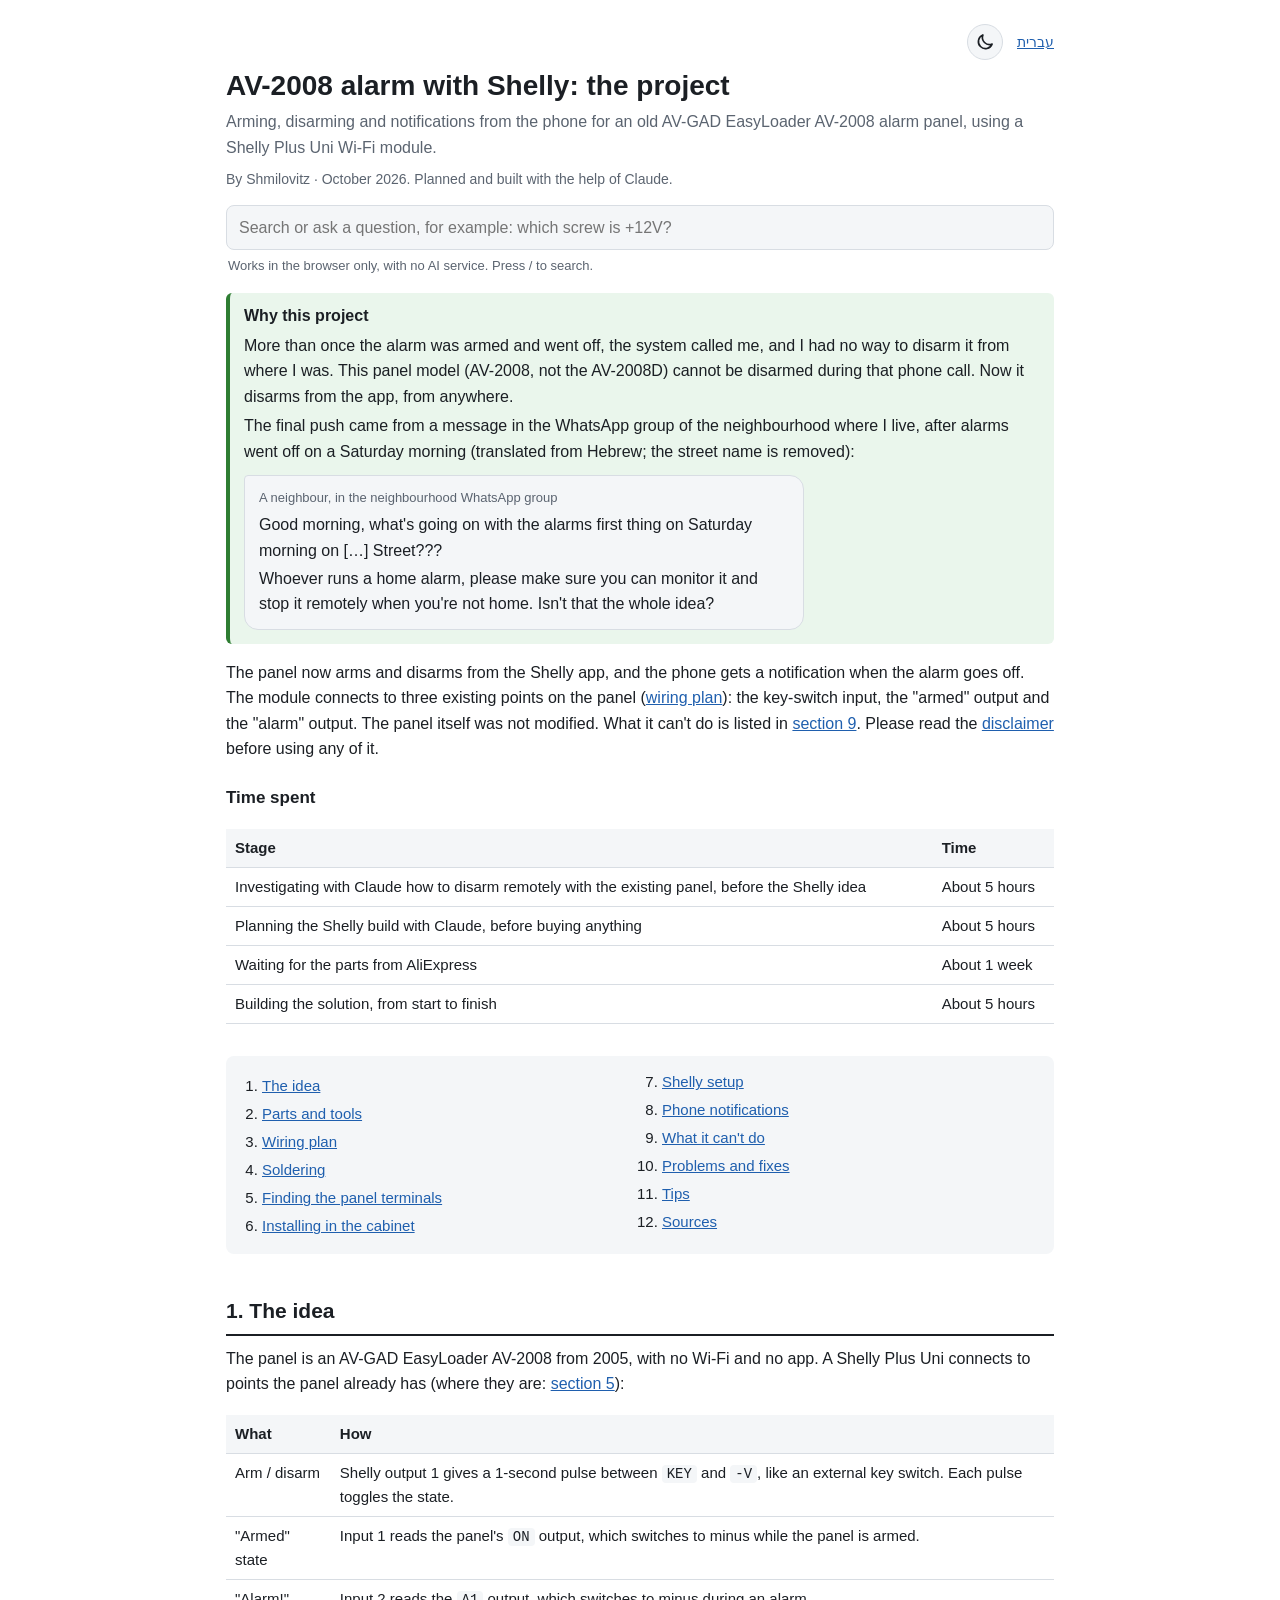
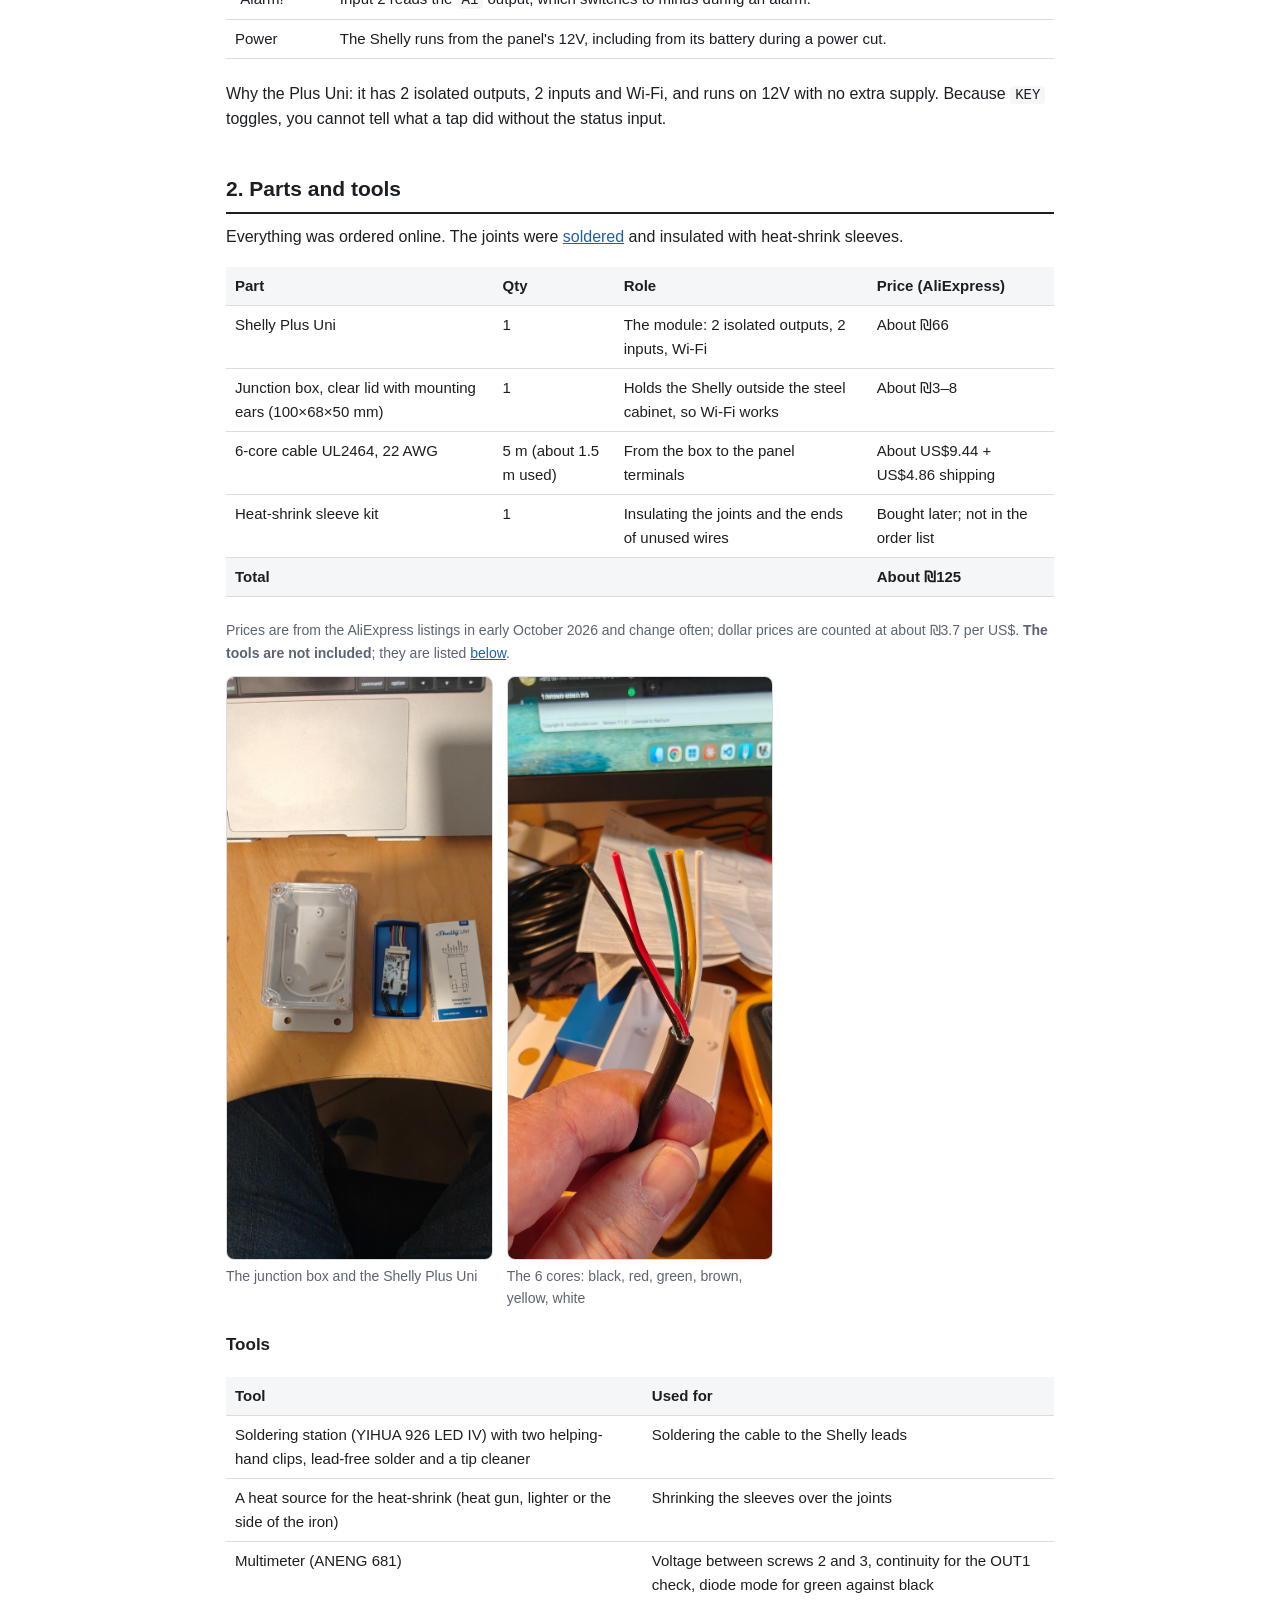
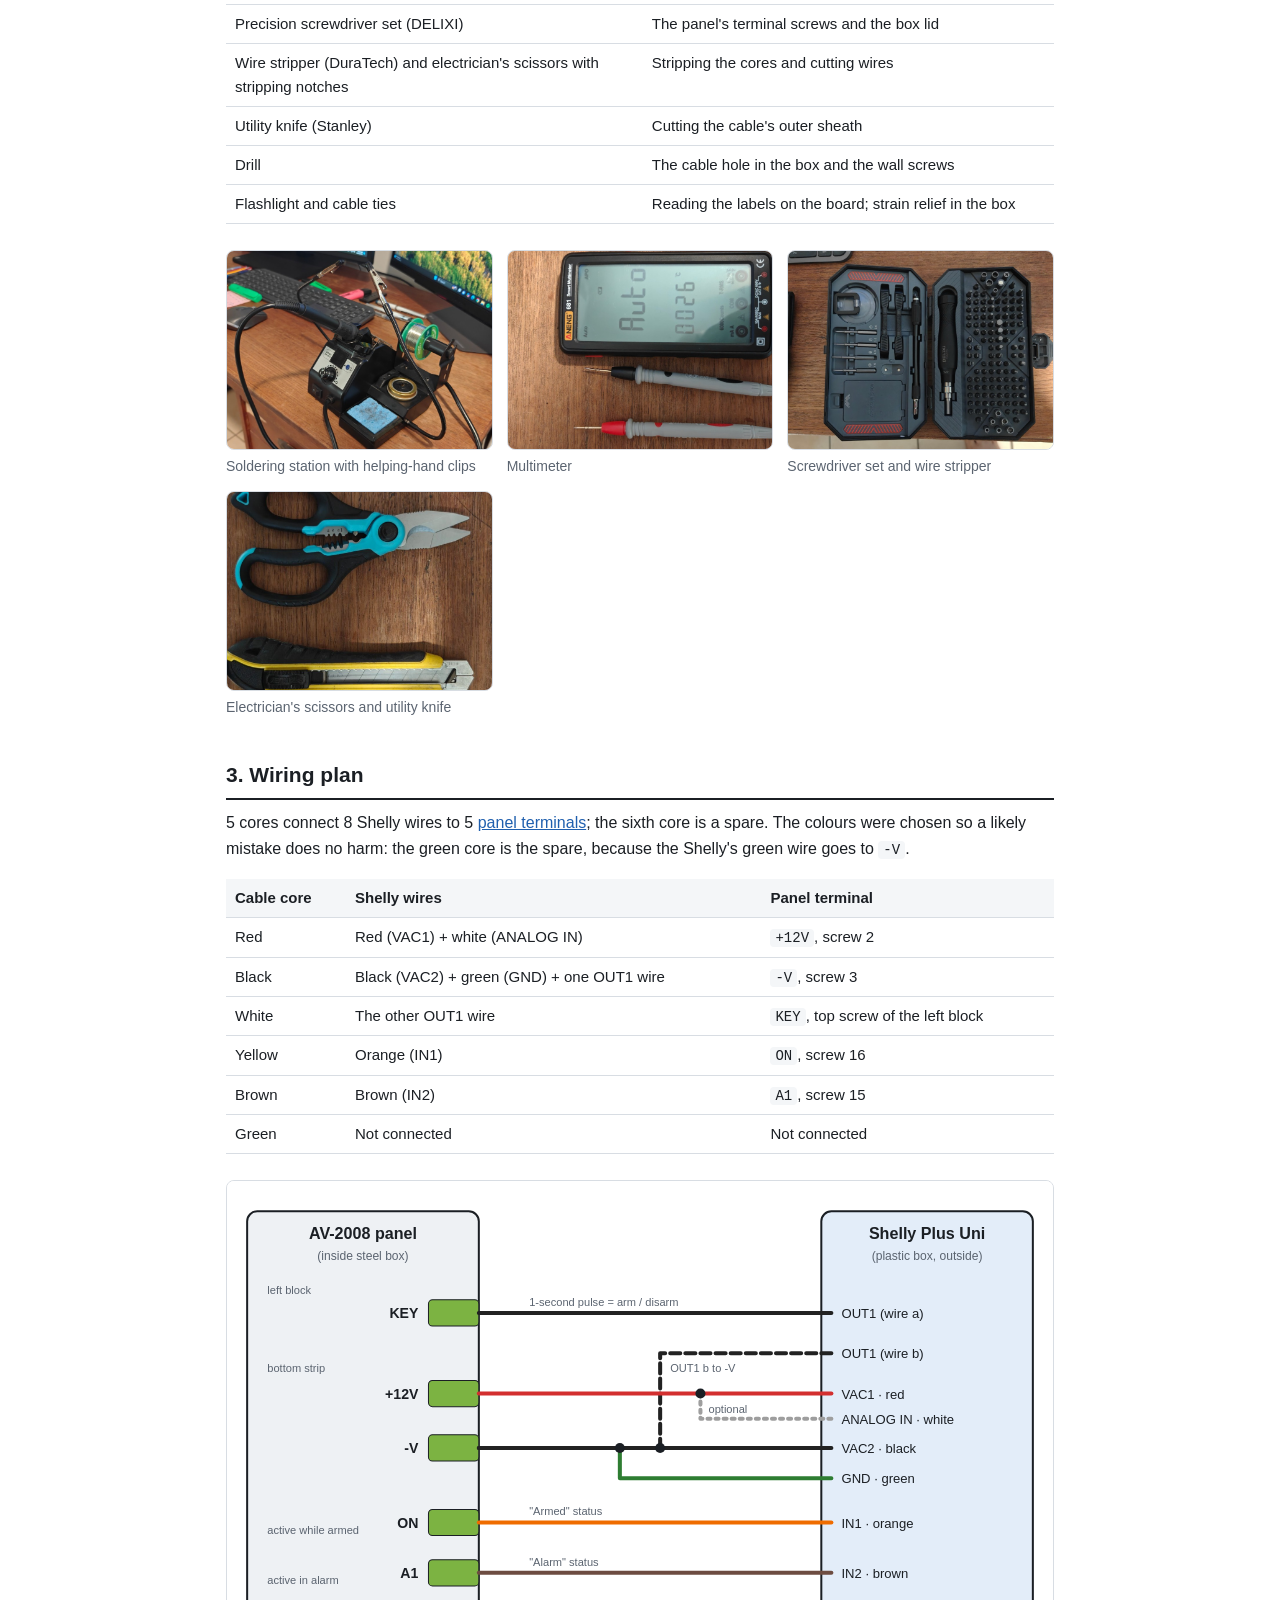
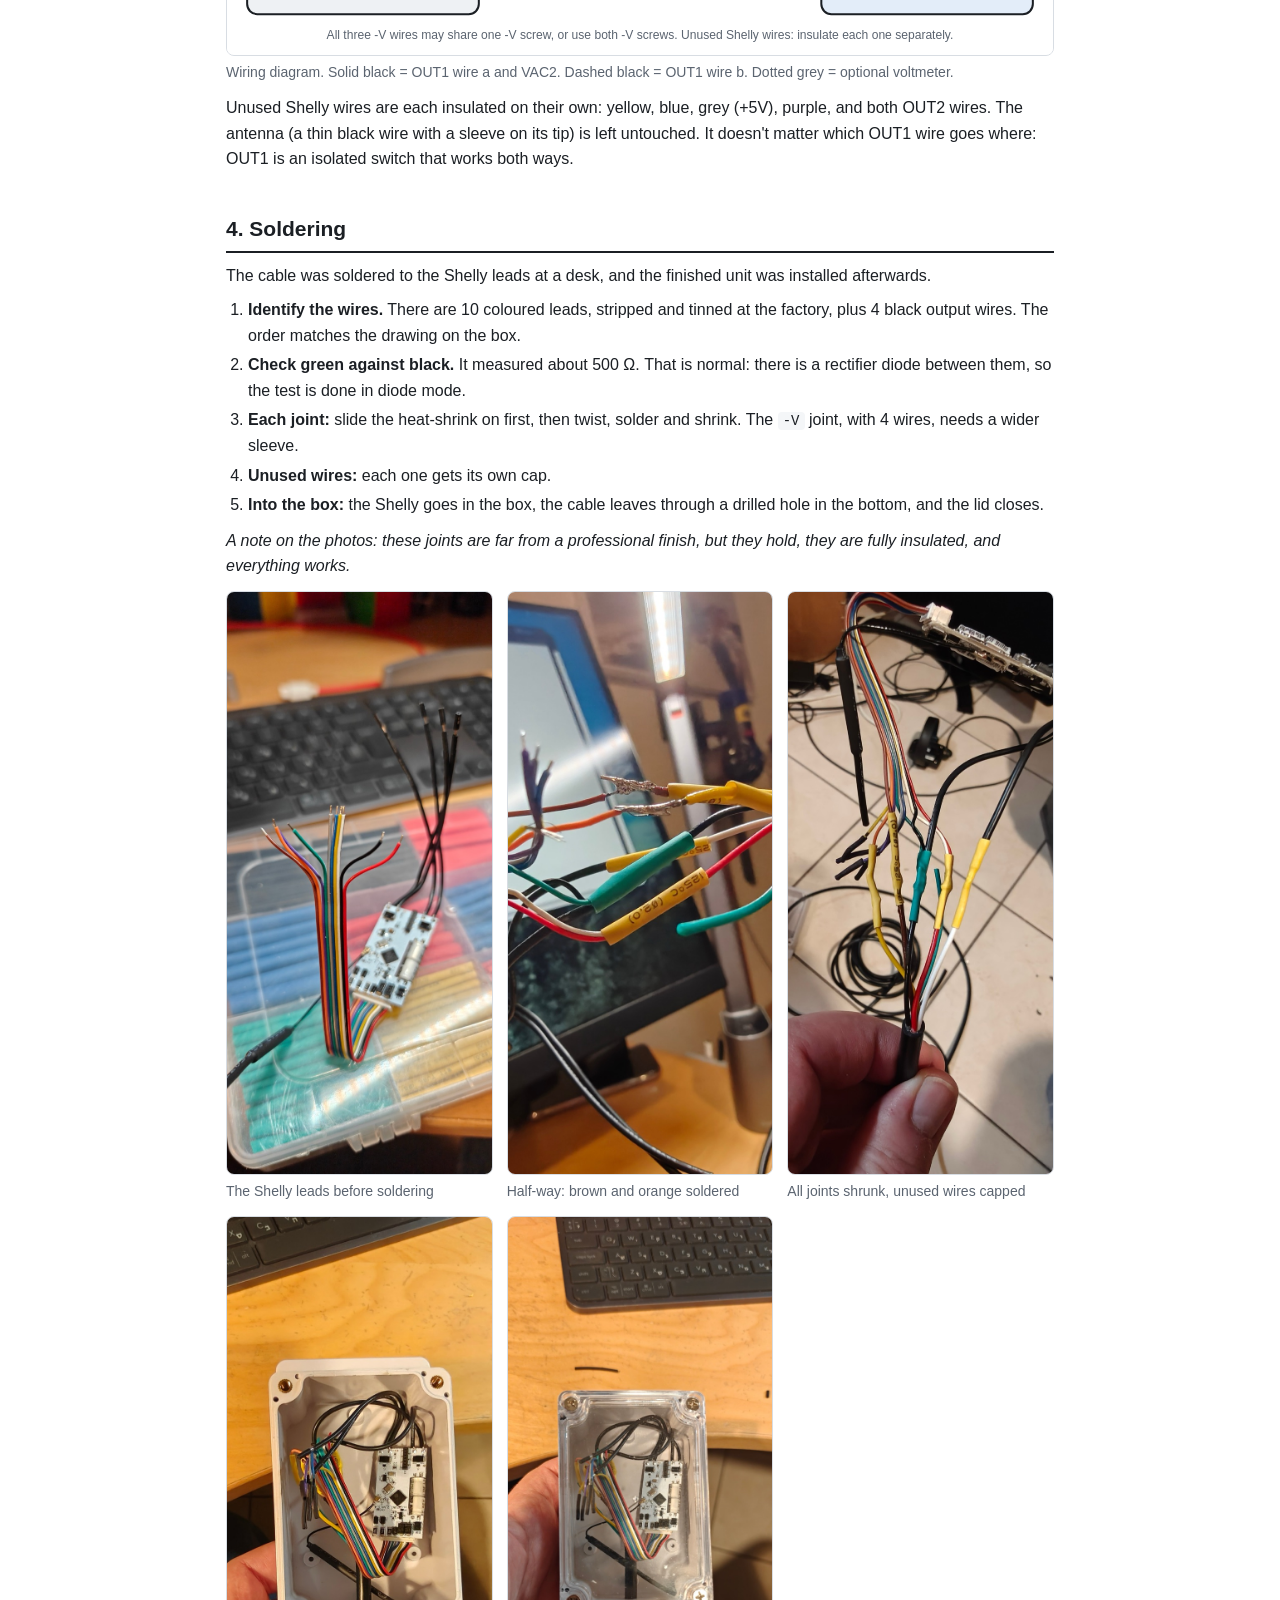
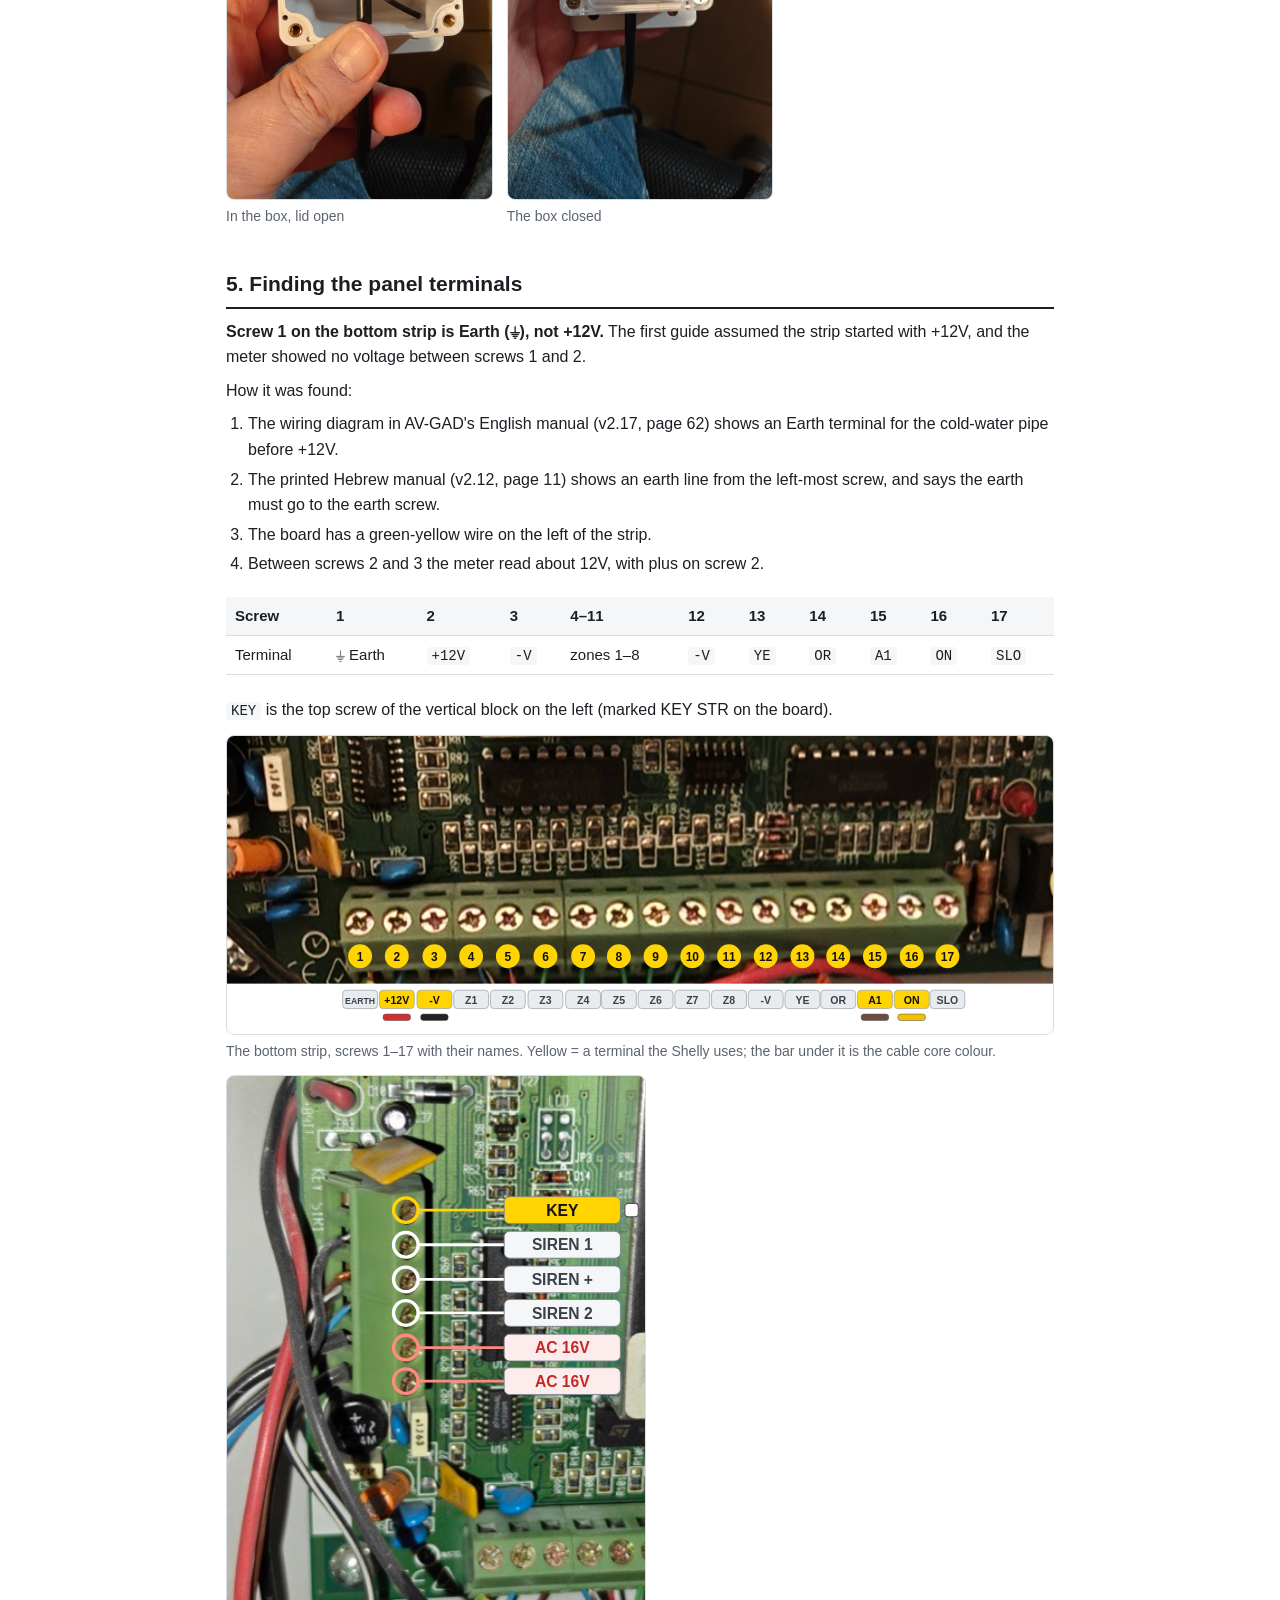
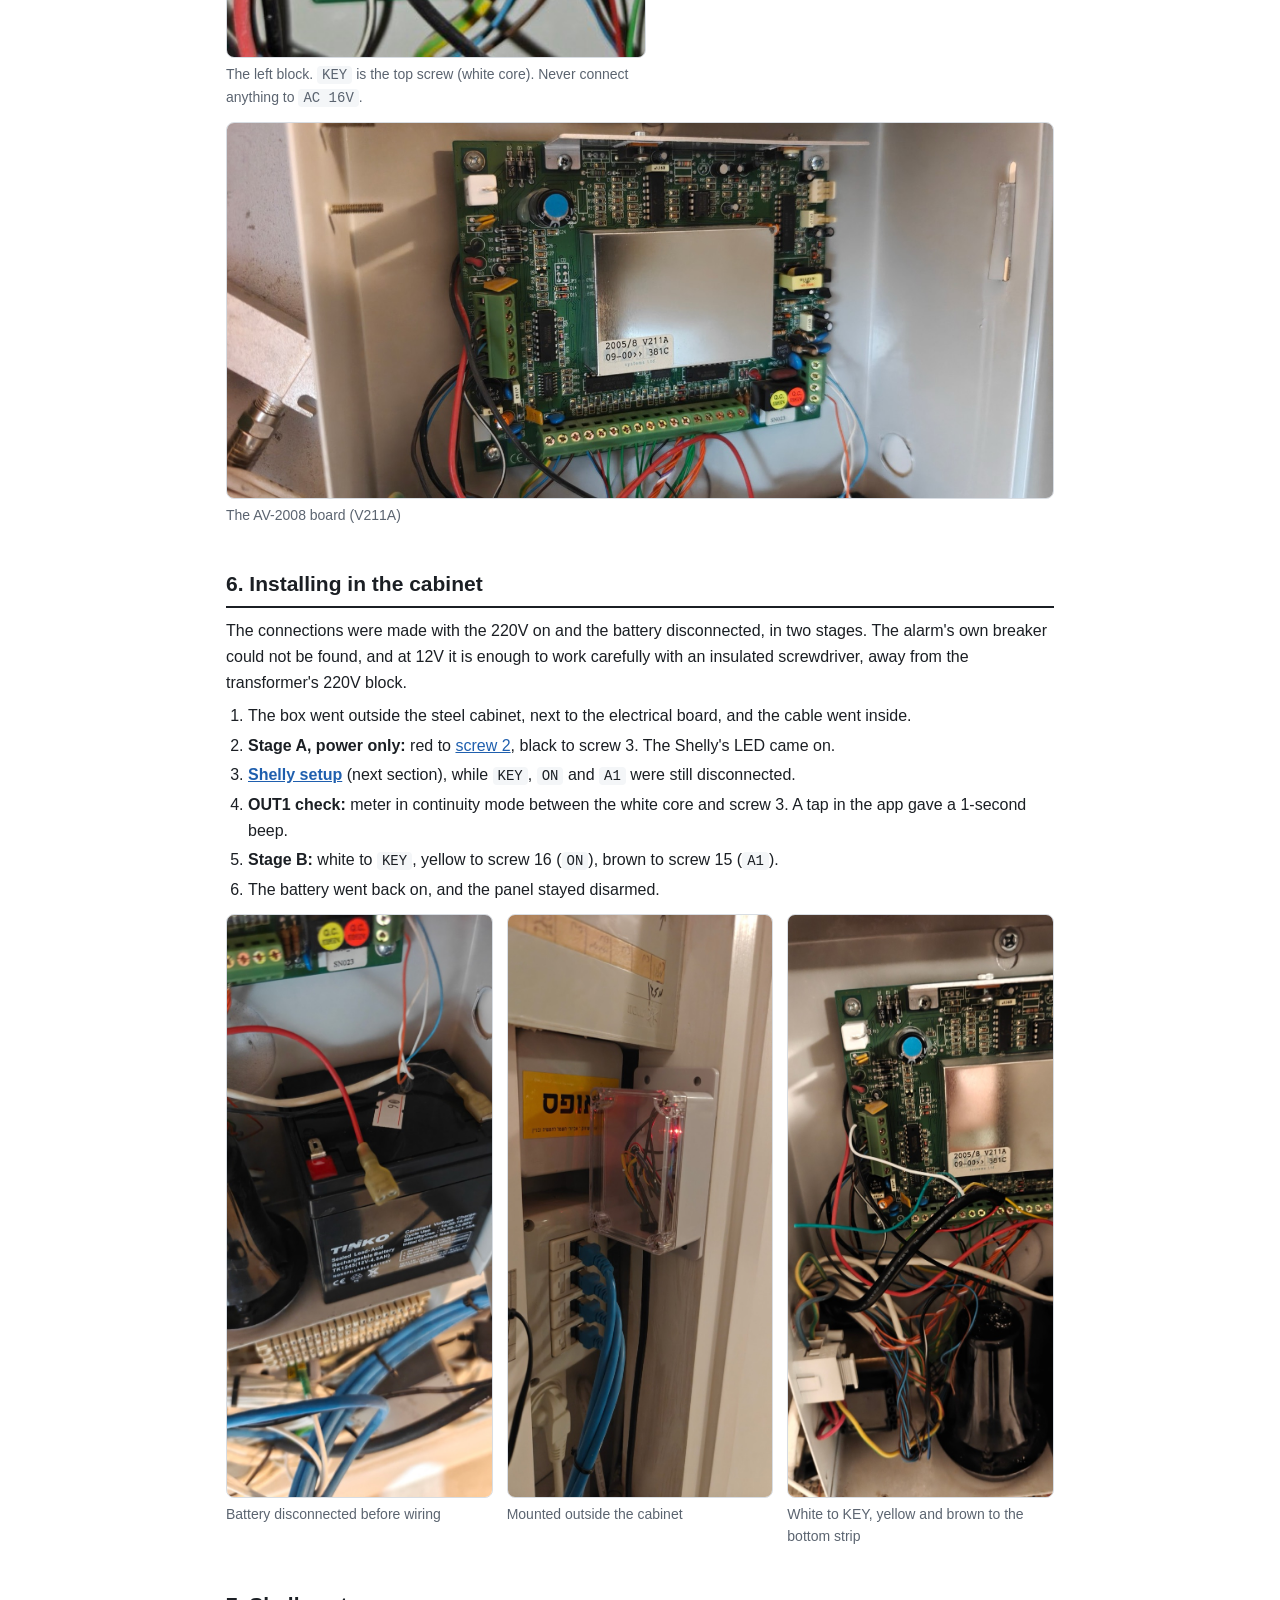
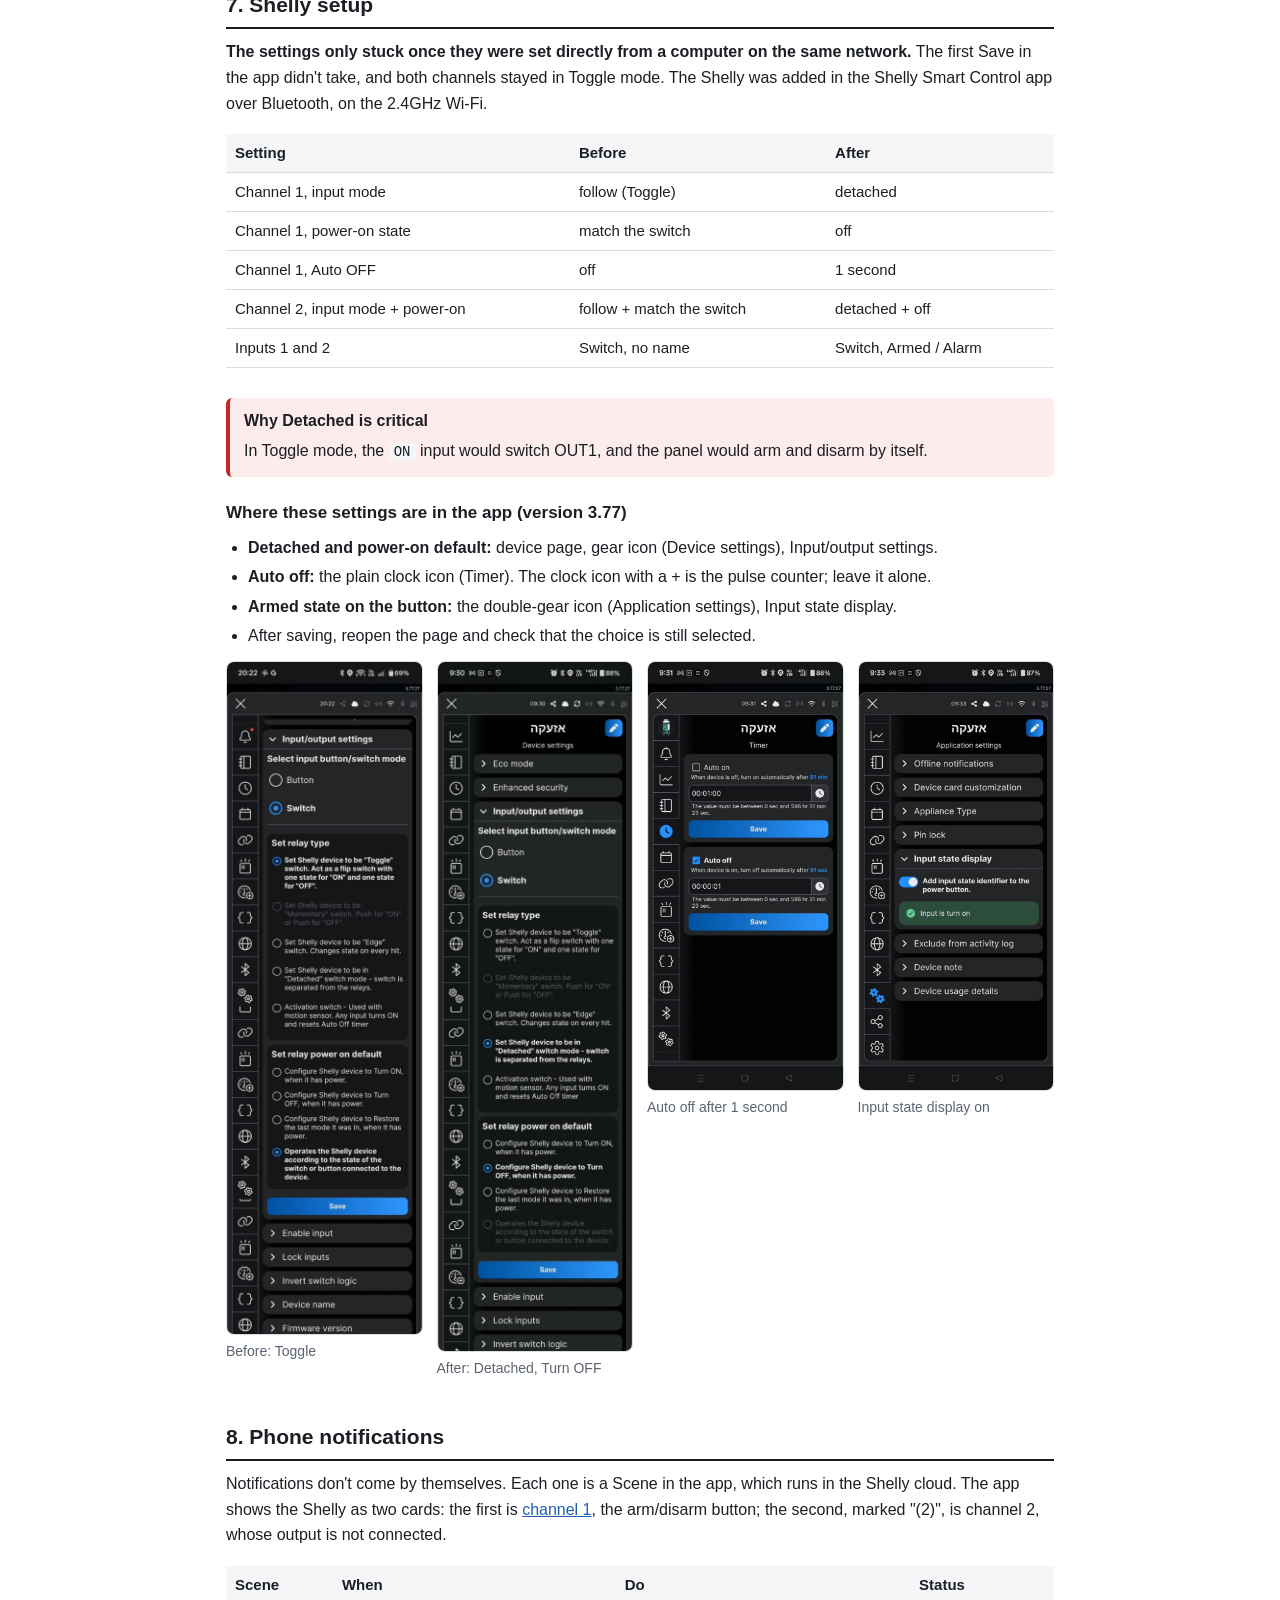
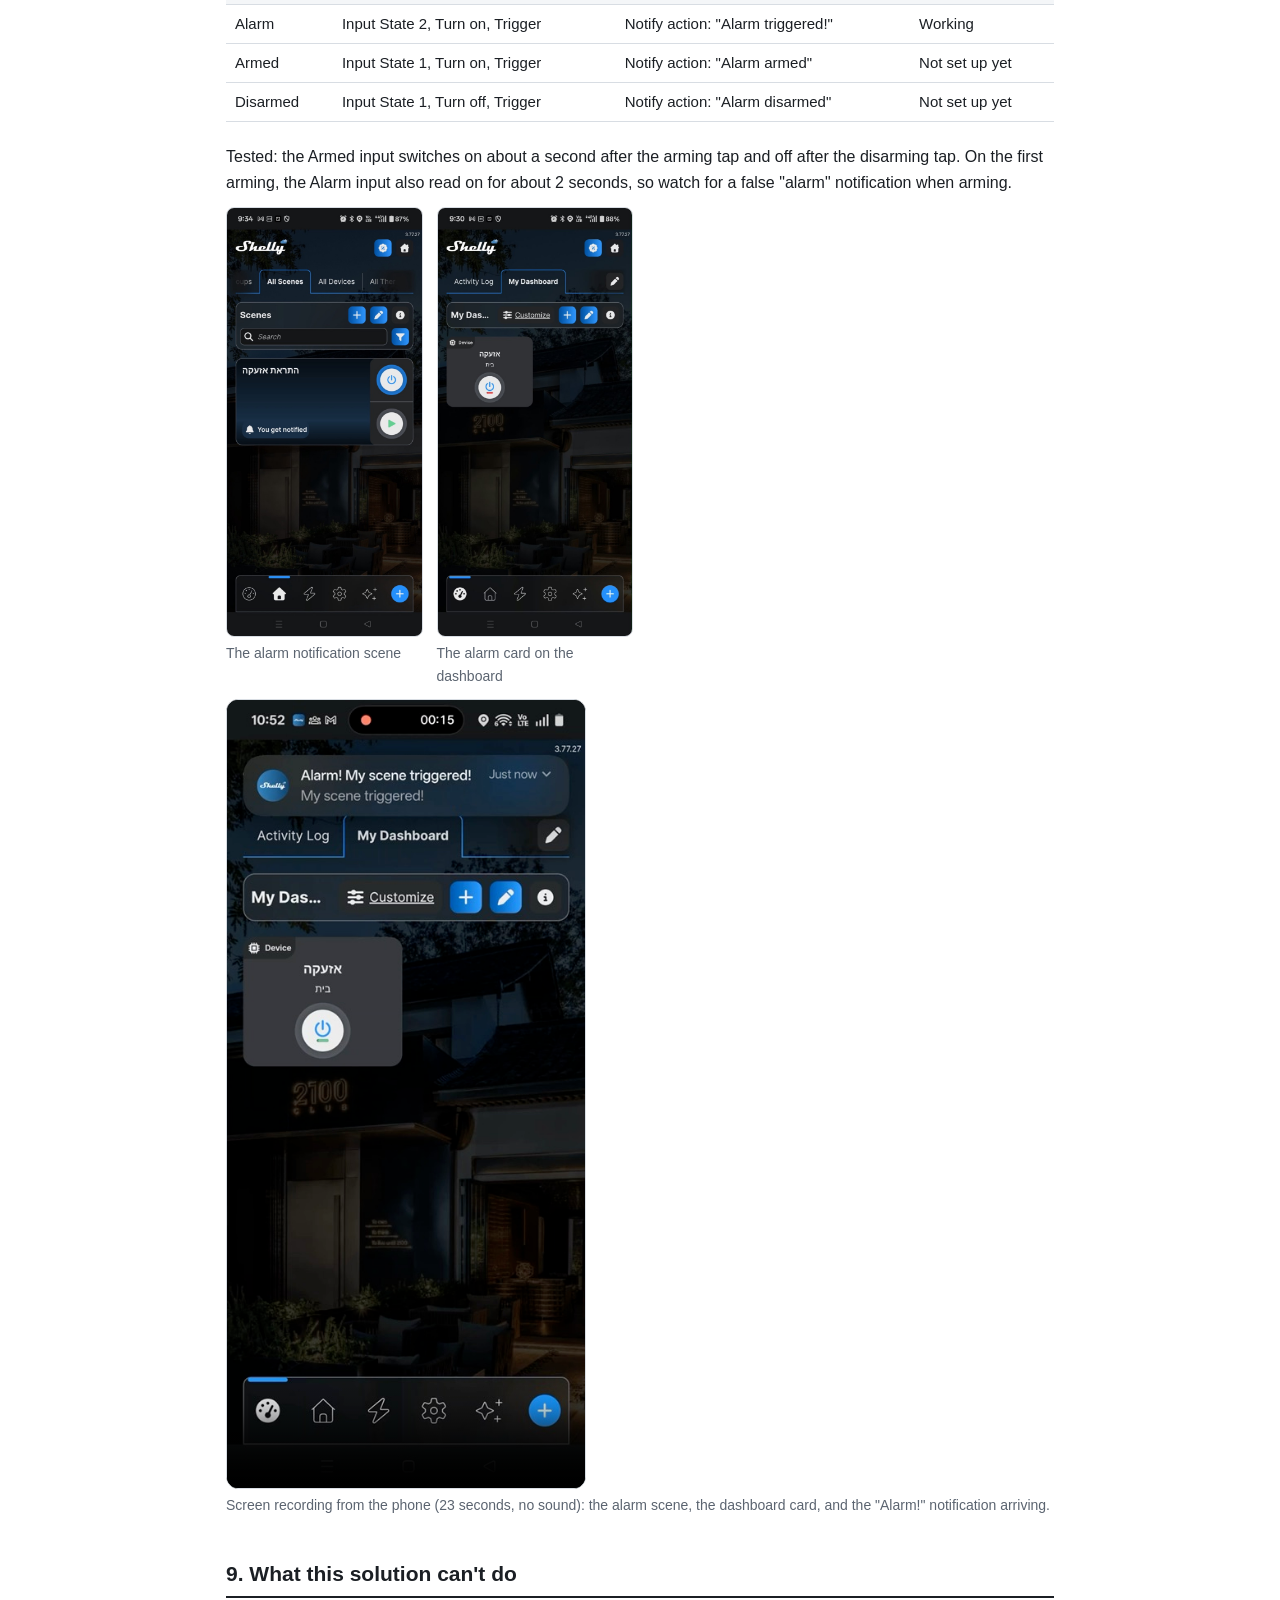
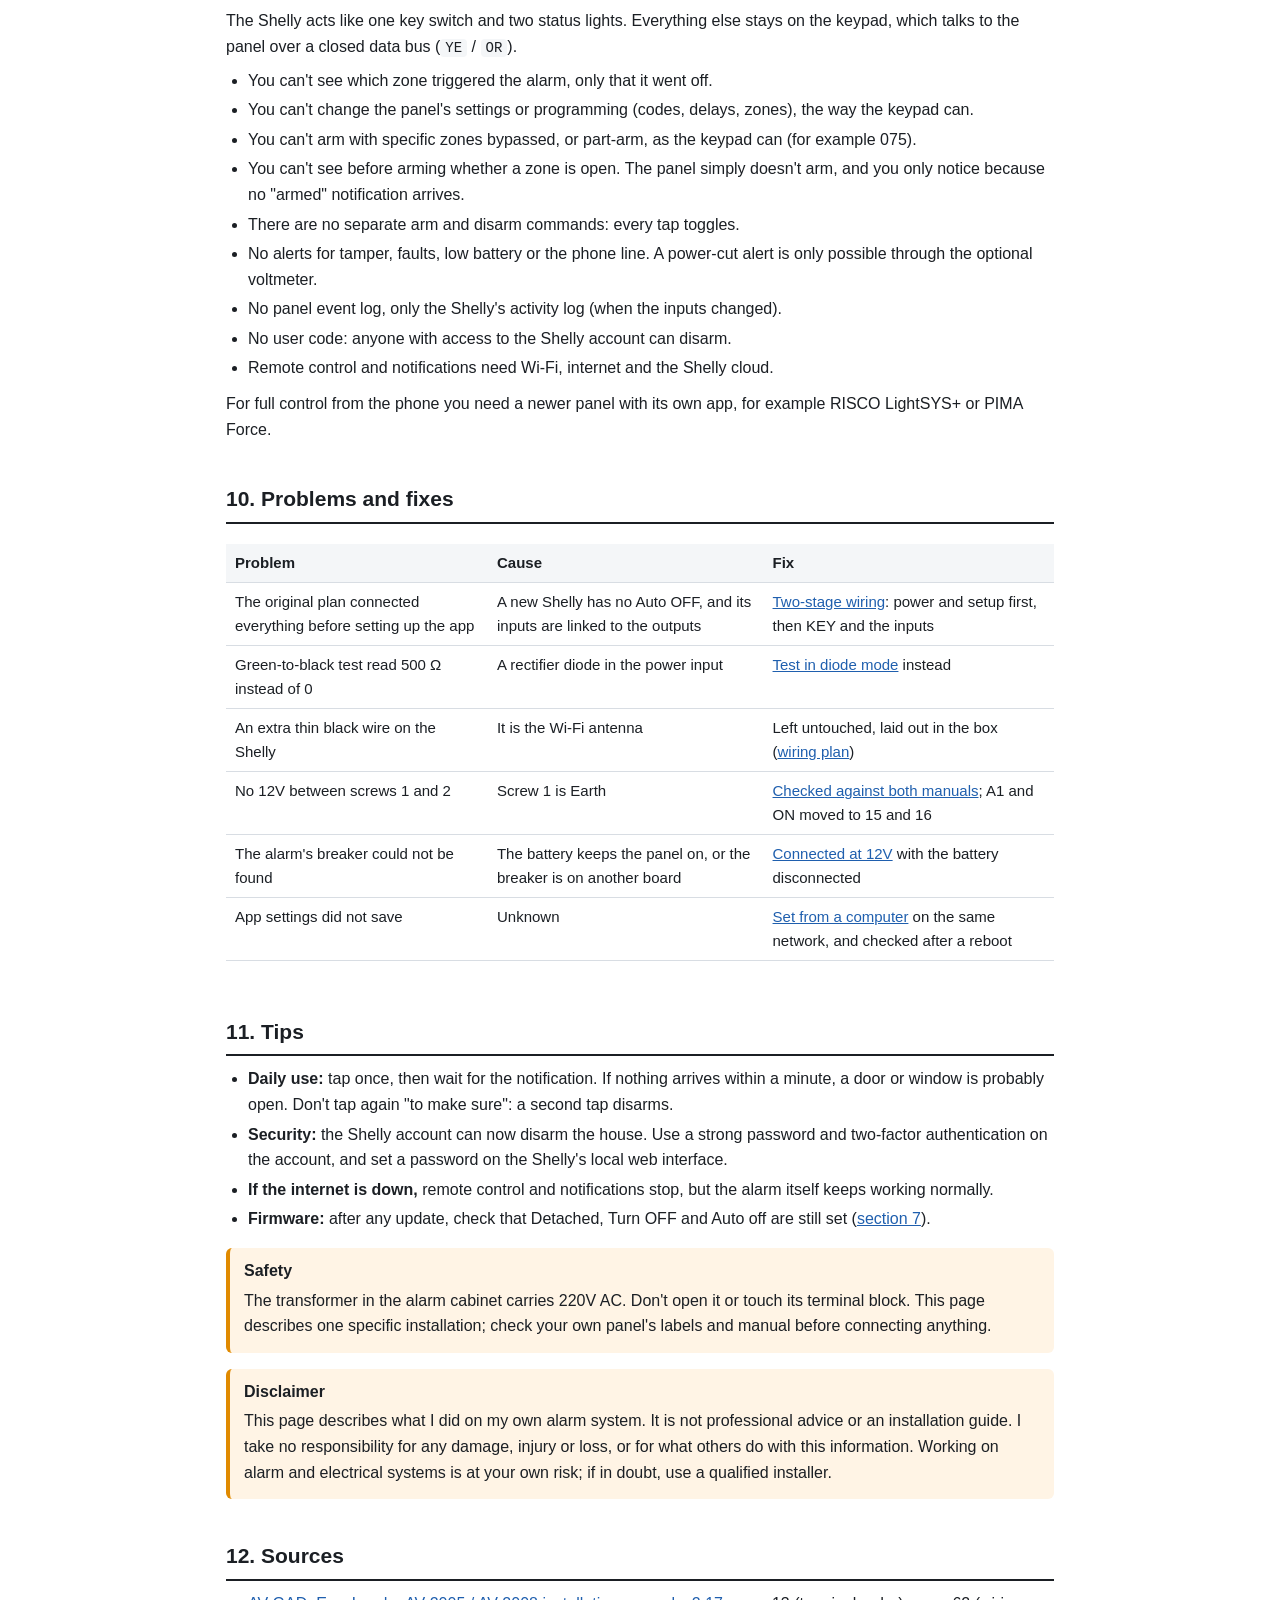
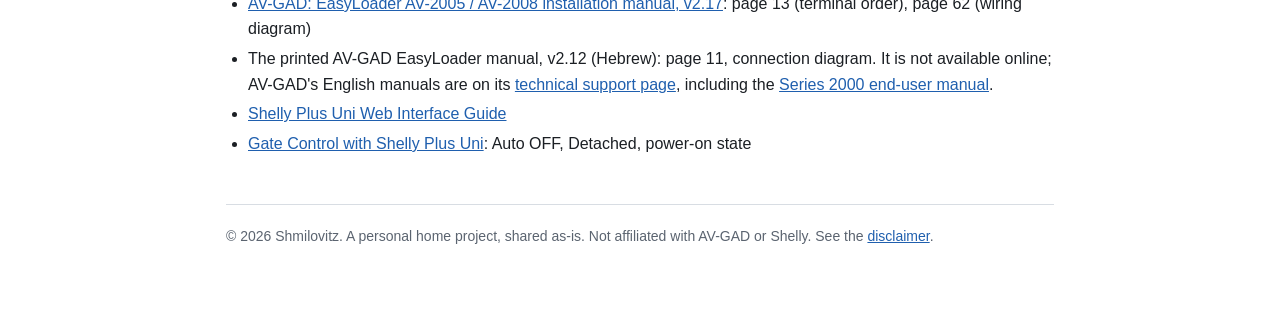
==== en.html @ a9d239b8 "AV-2008 alarm + Shelly Plus Uni project page (English and Hebrew) History squashed on 2026-10-16 to " ====
<!doctype html>
<html lang="en" dir="ltr">
<head>
<meta charset="utf-8">
<meta name="viewport" content="width=device-width, initial-scale=1">
<title>AV-2008 Alarm + Shelly</title>
<meta name="description" content="How an old AV-GAD AV-2008 alarm panel got phone control and notifications with a Shelly Plus Uni: parts, wiring, soldering, setup and lessons learned.">
<link rel="stylesheet" href="style.css?v=7">
<script src="theme.js?v=3"></script>
<script src="search.js?v=2"></script>
<link rel="alternate" hreflang="he" href="index.html">
</head>
<body>

<header>
  <div class="topbar"><button class="theme-toggle" type="button" data-dark="Dark mode" data-light="Light mode" aria-label="Dark mode"></button><a href="index.html" lang="he" dir="rtl">עברית</a></div>
  <h1>AV-2008 alarm with Shelly: the project</h1>
  <p class="sub">Arming, disarming and notifications from the phone for an old AV-GAD EasyLoader AV-2008 alarm panel, using a Shelly Plus Uni Wi-Fi module.</p>
  <p class="meta">By Shmilovitz · October 2026. Planned and built with the help of Claude.</p>
  <div id="search" role="search" data-answers="Answers" data-inpage="On this page" data-goto="Go to:" data-none="No match. Try other words, for example: screw +12V, notification, why not armed.">
    <input type="search" placeholder="Search or ask a question, for example: which screw is +12V?" aria-label="Search this page" autocomplete="off">
    <div class="search-results" hidden></div>
  </div>
  <p class="search-hint">Works in the browser only, with no AI service. Press / to search.</p>
</header>

<div class="callout ok" id="why"><strong>Why this project</strong><p>More than once the alarm was armed and went off, the system called me, and I had no way to disarm it from where I was. This panel model (AV-2008, not the AV-2008D) cannot be disarmed during that phone call. Now it disarms from the app, from anywhere.</p><p>The final push came from a message in the WhatsApp group of the neighbourhood where I live, after alarms went off on a Saturday morning (translated from Hebrew; the street name is removed):</p><div class="chat"><p class="who">A neighbour, in the neighbourhood WhatsApp group</p><p>Good morning, what's going on with the alarms first thing on Saturday morning on […] Street???</p><p>Whoever runs a home alarm, please make sure you can monitor it and stop it remotely when you're not home. Isn't that the whole idea?</p></div></div>

<p>The panel now arms and disarms from the Shelly app, and the phone gets a notification when the alarm goes off. The module connects to three existing points on the panel (<a href="#wiring">wiring plan</a>): the key-switch input, the "armed" output and the "alarm" output. The panel itself was not modified. What it can't do is listed in <a href="#limits">section 9</a>. Please read the <a href="#disclaimer">disclaimer</a> before using any of it.</p>

<h3 id="time">Time spent</h3>
<div class="scroll"><table>
  <tr><th>Stage</th><th>Time</th></tr>
  <tr><td>Investigating with Claude how to disarm remotely with the existing panel, before the Shelly idea</td><td>About 5 hours</td></tr>
  <tr><td>Planning the Shelly build with Claude, before buying anything</td><td>About 5 hours</td></tr>
  <tr><td>Waiting for the parts from AliExpress</td><td>About 1 week</td></tr>
  <tr><td>Building the solution, from start to finish</td><td>About 5 hours</td></tr>
</table></div>

<nav class="toc">
  <ol>
    <li><a href="#idea">The idea</a></li>
    <li><a href="#parts">Parts and tools</a></li>
    <li><a href="#wiring">Wiring plan</a></li>
    <li><a href="#soldering">Soldering</a></li>
    <li><a href="#terminals">Finding the panel terminals</a></li>
    <li><a href="#install">Installing in the cabinet</a></li>
    <li><a href="#setup">Shelly setup</a></li>
    <li><a href="#notify">Phone notifications</a></li>
    <li><a href="#limits">What it can't do</a></li>
    <li><a href="#problems">Problems and fixes</a></li>
    <li><a href="#tips">Tips</a></li>
    <li><a href="#sources">Sources</a></li>
  </ol>
</nav>

<h2 id="idea">1. The idea</h2>
<p>The panel is an AV-GAD EasyLoader AV-2008 from 2005, with no Wi-Fi and no app. A Shelly Plus Uni connects to points the panel already has (where they are: <a href="#terminals">section 5</a>):</p>
<div class="scroll"><table>
  <tr><th>What</th><th>How</th></tr>
  <tr><td>Arm / disarm</td><td>Shelly output 1 gives a 1-second pulse between <code>KEY</code> and <code>-V</code>, like an external key switch. Each pulse toggles the state.</td></tr>
  <tr><td>"Armed" state</td><td>Input 1 reads the panel's <code>ON</code> output, which switches to minus while the panel is armed.</td></tr>
  <tr><td>"Alarm!"</td><td>Input 2 reads the <code>A1</code> output, which switches to minus during an alarm.</td></tr>
  <tr><td>Power</td><td>The Shelly runs from the panel's 12V, including from its battery during a power cut.</td></tr>
</table></div>
<p>Why the Plus Uni: it has 2 isolated outputs, 2 inputs and Wi-Fi, and runs on 12V with no extra supply. Because <code>KEY</code> toggles, you cannot tell what a tap did without the status input.</p>

<h2 id="parts">2. Parts and tools</h2>
<p>Everything was ordered online. The joints were <a href="#soldering">soldered</a> and insulated with heat-shrink sleeves.</p>
<div class="scroll"><table>
  <tr><th>Part</th><th>Qty</th><th>Role</th><th>Price (AliExpress)</th></tr>
  <tr><td>Shelly Plus Uni</td><td>1</td><td>The module: 2 isolated outputs, 2 inputs, Wi-Fi</td><td>About ₪66</td></tr>
  <tr><td>Junction box, clear lid with mounting ears (100×68×50 mm)</td><td>1</td><td>Holds the Shelly outside the steel cabinet, so Wi-Fi works</td><td>About ₪3–8</td></tr>
  <tr><td>6-core cable UL2464, 22 AWG</td><td>5 m (about 1.5 m used)</td><td>From the box to the panel terminals</td><td>About US$9.44 + US$4.86 shipping</td></tr>
  <tr><td>Heat-shrink sleeve kit</td><td>1</td><td>Insulating the joints and the ends of unused wires</td><td>Bought later; not in the order list</td></tr>
  <tr><th>Total</th><th></th><th></th><th>About ₪125</th></tr>
</table></div>
<p class="meta">Prices are from the AliExpress listings in early October 2026 and change often; dollar prices are counted at about ₪3.7 per US$. <strong>The tools are not included</strong>; they are listed <a href="#tools">below</a>.</p>
<div class="gallery">
  <figure><img src="images/01-parts-box-and-shelly.jpg" alt="The junction box and the Shelly Plus Uni as delivered" loading="lazy"><figcaption>The junction box and the Shelly Plus Uni</figcaption></figure>
  <figure><img src="images/03-cable-six-cores.jpg" alt="The cable end with its six cores" loading="lazy"><figcaption>The 6 cores: black, red, green, brown, yellow, white</figcaption></figure>
</div>

<h3 id="tools">Tools</h3>
<div class="scroll"><table>
  <tr><th>Tool</th><th>Used for</th></tr>
  <tr><td>Soldering station (YIHUA 926 LED IV) with two helping-hand clips, lead-free solder and a tip cleaner</td><td>Soldering the cable to the Shelly leads</td></tr>
  <tr><td>A heat source for the heat-shrink (heat gun, lighter or the side of the iron)</td><td>Shrinking the sleeves over the joints</td></tr>
  <tr><td>Multimeter (ANENG 681)</td><td>Voltage between screws 2 and 3, continuity for the OUT1 check, diode mode for green against black</td></tr>
  <tr><td>Precision screwdriver set (DELIXI)</td><td>The panel's terminal screws and the box lid</td></tr>
  <tr><td>Wire stripper (DuraTech) and electrician's scissors with stripping notches</td><td>Stripping the cores and cutting wires</td></tr>
  <tr><td>Utility knife (Stanley)</td><td>Cutting the cable's outer sheath</td></tr>
  <tr><td>Drill</td><td>The cable hole in the box and the wall screws</td></tr>
  <tr><td>Flashlight and cable ties</td><td>Reading the labels on the board; strain relief in the box</td></tr>
</table></div>
<div class="gallery tools">
  <figure><img src="images/19-tool-soldering-station.jpg" alt="Soldering station with helping-hand clips and a reel of solder" loading="lazy"><figcaption>Soldering station with helping-hand clips</figcaption></figure>
  <figure><img src="images/21-tool-multimeter.jpg" alt="ANENG 681 multimeter with test leads" loading="lazy"><figcaption>Multimeter</figcaption></figure>
  <figure><img src="images/20-tool-screwdrivers-and-stripper.jpg?v=2" alt="Precision screwdriver set and a wire stripper" loading="lazy"><figcaption>Screwdriver set and wire stripper</figcaption></figure>
  <figure><img src="images/22-tool-scissors-and-knife.jpg?v=2" alt="Electrician's scissors and a utility knife" loading="lazy"><figcaption>Electrician's scissors and utility knife</figcaption></figure>
</div>

<h2 id="wiring">3. Wiring plan</h2>
<p>5 cores connect 8 Shelly wires to 5 <a href="#terminals">panel terminals</a>; the sixth core is a spare. The colours were chosen so a likely mistake does no harm: the green core is the spare, because the Shelly's green wire goes to <code>-V</code>.</p>
<div class="scroll"><table>
  <tr><th>Cable core</th><th>Shelly wires</th><th>Panel terminal</th></tr>
  <tr><td>Red</td><td>Red (VAC1) + white (ANALOG IN)</td><td><code>+12V</code>, screw 2</td></tr>
  <tr><td>Black</td><td>Black (VAC2) + green (GND) + one OUT1 wire</td><td><code>-V</code>, screw 3</td></tr>
  <tr><td>White</td><td>The other OUT1 wire</td><td><code>KEY</code>, top screw of the left block</td></tr>
  <tr><td>Yellow</td><td>Orange (IN1)</td><td><code>ON</code>, screw 16</td></tr>
  <tr><td>Brown</td><td>Brown (IN2)</td><td><code>A1</code>, screw 15</td></tr>
  <tr><td>Green</td><td>Not connected</td><td>Not connected</td></tr>
</table></div>
<figure class="diagram"><svg viewBox="0 0 820 470" xmlns="http://www.w3.org/2000/svg" role="img" aria-label="Wiring diagram from AV-2008 panel to Shelly Plus Uni" font-family="Helvetica, Arial, sans-serif">
  <rect x="0" y="0" width="820" height="470" fill="#ffffff"/>
  
  <rect x="20" y="30" width="230" height="400" rx="10" fill="#eef1f4" stroke="#1b1f24" stroke-width="2"/>
  <text x="135" y="58" text-anchor="middle" font-size="16" font-weight="700" fill="#1b1f24">AV-2008 panel</text>
  <text x="135" y="78" text-anchor="middle" font-size="12" fill="#5b6470">(inside steel box)</text>
  <text x="40" y="112" font-size="11" fill="#5b6470">left block</text>
  <text x="40" y="190" font-size="11" fill="#5b6470">bottom strip</text>
  
  <g font-size="14" font-weight="700" fill="#1b1f24">
    <rect x="200" y="118" width="50" height="26" rx="4" fill="#7cb342" stroke="#1b1f24"/><text x="190" y="136" text-anchor="end">KEY</text>
    <rect x="200" y="198" width="50" height="26" rx="4" fill="#7cb342" stroke="#1b1f24"/><text x="190" y="216" text-anchor="end">+12V</text>
    <rect x="200" y="252" width="50" height="26" rx="4" fill="#7cb342" stroke="#1b1f24"/><text x="190" y="270" text-anchor="end">-V</text>
    <rect x="200" y="326" width="50" height="26" rx="4" fill="#7cb342" stroke="#1b1f24"/><text x="190" y="344" text-anchor="end">ON</text>
    <rect x="200" y="376" width="50" height="26" rx="4" fill="#7cb342" stroke="#1b1f24"/><text x="190" y="394" text-anchor="end">A1</text>
  </g>
  <g font-size="11" fill="#5b6470">
    <text x="40" y="350">active while armed</text>
    <text x="40" y="400">active in alarm</text>
  </g>

  
  <rect x="590" y="30" width="210" height="400" rx="10" fill="#e3edf9" stroke="#1b1f24" stroke-width="2"/>
  <text x="695" y="58" text-anchor="middle" font-size="16" font-weight="700" fill="#1b1f24">Shelly Plus Uni</text>
  <text x="695" y="78" text-anchor="middle" font-size="12" fill="#5b6470">(plastic box, outside)</text>
  <g font-size="13" fill="#1b1f24">
    <text x="610" y="136">OUT1 (wire a)</text>
    <text x="610" y="176">OUT1 (wire b)</text>
    <text x="610" y="216">VAC1 · red</text>
    <text x="610" y="241">ANALOG IN · white</text>
    <text x="610" y="270">VAC2 · black</text>
    <text x="610" y="300">GND · green</text>
    <text x="610" y="344">IN1 · orange</text>
    <text x="610" y="394">IN2 · brown</text>
  </g>

  
  <g fill="none" stroke-width="4" stroke-linecap="round" stroke-linejoin="round">
    
    <path d="M250 131 H600" stroke="#222"/>
    
    <path d="M600 171 H430 V265 H250" stroke="#222" stroke-dasharray="10 5"/>
    
    <path d="M600 211 H250" stroke="#d32f2f"/>
    
    <path d="M600 236 H470 V211" stroke="#9e9e9e" stroke-dasharray="3 5"/>
    
    <path d="M600 265 H250" stroke="#222"/>
    
    <path d="M600 295 H390 V265" stroke="#2e7d32"/>
    
    <path d="M600 339 H250" stroke="#ef6c00"/>
    
    <path d="M600 389 H250" stroke="#6d4c41"/>
  </g>
  <g fill="#1b1f24">
    <circle cx="470" cy="211" r="5"/>
    <circle cx="430" cy="265" r="5"/>
    <circle cx="390" cy="265" r="5"/>
  </g>
  <g font-size="11" fill="#5b6470">
    <text x="300" y="124">1-second pulse = arm / disarm</text>
    <text x="440" y="190">OUT1 b to -V</text>
    <text x="478" y="230">optional</text>
    <text x="300" y="332">"Armed" status</text>
    <text x="300" y="382">"Alarm" status</text>
  </g>
  <text x="410" y="455" text-anchor="middle" font-size="12" fill="#5b6470">All three -V wires may share one -V screw, or use both -V screws. Unused Shelly wires: insulate each one separately.</text>
</svg><figcaption>Wiring diagram. Solid black = OUT1 wire a and VAC2. Dashed black = OUT1 wire b. Dotted grey = optional voltmeter.</figcaption></figure>
<p>Unused Shelly wires are each insulated on their own: yellow, blue, grey (+5V), purple, and both OUT2 wires. The antenna (a thin black wire with a sleeve on its tip) is left untouched. It doesn't matter which OUT1 wire goes where: OUT1 is an isolated switch that works both ways.</p>

<h2 id="soldering">4. Soldering</h2>
<p>The cable was soldered to the Shelly leads at a desk, and the finished unit was installed afterwards.</p>
<ol>
  <li><strong>Identify the wires.</strong> There are 10 coloured leads, stripped and tinned at the factory, plus 4 black output wires. The order matches the drawing on the box.</li>
  <li><strong>Check green against black.</strong> It measured about 500 Ω. That is normal: there is a rectifier diode between them, so the test is done in diode mode.</li>
  <li><strong>Each joint:</strong> slide the heat-shrink on first, then twist, solder and shrink. The <code>-V</code> joint, with 4 wires, needs a wider sleeve.</li>
  <li><strong>Unused wires:</strong> each one gets its own cap.</li>
  <li><strong>Into the box:</strong> the Shelly goes in the box, the cable leaves through a drilled hole in the bottom, and the lid closes.</li>
</ol>
<p><em>A note on the photos: these joints are far from a professional finish, but they hold, they are fully insulated, and everything works.</em></p>
<div class="gallery">
  <figure><img src="images/04-shelly-leads.jpg" alt="Shelly leads stripped, before soldering" loading="lazy"><figcaption>The Shelly leads before soldering</figcaption></figure>
  <figure><img src="images/05-soldering-in-progress.jpg" alt="Solder joints with heat-shrink not yet shrunk" loading="lazy"><figcaption>Half-way: brown and orange soldered</figcaption></figure>
  <figure><img src="images/06-soldering-done.jpg" alt="All joints shrunk and unused wires capped" loading="lazy"><figcaption>All joints shrunk, unused wires capped</figcaption></figure>
  <figure><img src="images/07-box-open.jpg" alt="The Shelly inside the junction box, lid open" loading="lazy"><figcaption>In the box, lid open</figcaption></figure>
  <figure><img src="images/08-box-closed.jpg" alt="The junction box closed" loading="lazy"><figcaption>The box closed</figcaption></figure>
</div>

<h2 id="terminals">5. Finding the panel terminals</h2>
<p><strong>Screw 1 on the bottom strip is Earth (⏚), not +12V.</strong> The first guide assumed the strip started with +12V, and the meter showed no voltage between screws 1 and 2.</p>
<p>How it was found:</p>
<ol>
  <li>The wiring diagram in AV-GAD's English manual (v2.17, page 62) shows an Earth terminal for the cold-water pipe before +12V.</li>
  <li>The printed Hebrew manual (v2.12, page 11) shows an earth line from the left-most screw, and says the earth must go to the earth screw.</li>
  <li>The board has a green-yellow wire on the left of the strip.</li>
  <li>Between screws 2 and 3 the meter read about 12V, with plus on screw 2.</li>
</ol>
<div class="scroll"><table class="ltr">
  <tr><th>Screw</th><th>1</th><th>2</th><th>3</th><th>4–11</th><th>12</th><th>13</th><th>14</th><th>15</th><th>16</th><th>17</th></tr>
  <tr><td>Terminal</td><td>⏚ Earth</td><td><code>+12V</code></td><td><code>-V</code></td><td>zones 1–8</td><td><code>-V</code></td><td><code>YE</code></td><td><code>OR</code></td><td><code>A1</code></td><td><code>ON</code></td><td><code>SLO</code></td></tr>
</table></div>
<p><code>KEY</code> is the top screw of the vertical block on the left (marked KEY STR on the board).</p>
<figure class="diagram"><svg viewBox="0 0 900 325" xmlns="http://www.w3.org/2000/svg" role="img" aria-label="Bottom terminal strip with screw numbers and names"><image href="images/09b-panel-bottom-strip.jpg" x="0" y="0" width="900" height="270"/><rect x="0" y="270" width="900" height="55" fill="#ffffff"/><g font-family="Helvetica, Arial, sans-serif" font-weight="700" text-anchor="middle"><circle cx="145" cy="240" r="13" fill="#ffd400"/><text x="145" y="245" font-size="13" fill="#111">1</text><rect x="126" y="277" width="38" height="20" rx="4" fill="#e9ecef" stroke="#9aa3ad" stroke-width="0.8"/><text x="145" y="291.5" font-size="9.5" fill="#3a414a">EARTH</text><circle cx="185" cy="240" r="13" fill="#ffd400"/><text x="185" y="245" font-size="13" fill="#111">2</text><rect x="166" y="277" width="38" height="20" rx="4" fill="#ffd400" stroke="#9aa3ad" stroke-width="0.8"/><text x="185" y="291.5" font-size="11.5" fill="#111">+12V</text><rect x="170" y="303" width="30" height="7" rx="3" fill="#d32f2f" stroke="#555" stroke-width="0.6"/><circle cx="226" cy="240" r="13" fill="#ffd400"/><text x="226" y="245" font-size="13" fill="#111">3</text><rect x="207" y="277" width="38" height="20" rx="4" fill="#ffd400" stroke="#9aa3ad" stroke-width="0.8"/><text x="226" y="291.5" font-size="11.5" fill="#111">-V</text><rect x="211" y="303" width="30" height="7" rx="3" fill="#222" stroke="#555" stroke-width="0.6"/><circle cx="266" cy="240" r="13" fill="#ffd400"/><text x="266" y="245" font-size="13" fill="#111">4</text><rect x="247" y="277" width="38" height="20" rx="4" fill="#e9ecef" stroke="#9aa3ad" stroke-width="0.8"/><text x="266" y="291.5" font-size="11.5" fill="#3a414a">Z1</text><circle cx="306" cy="240" r="13" fill="#ffd400"/><text x="306" y="245" font-size="13" fill="#111">5</text><rect x="287" y="277" width="38" height="20" rx="4" fill="#e9ecef" stroke="#9aa3ad" stroke-width="0.8"/><text x="306" y="291.5" font-size="11.5" fill="#3a414a">Z2</text><circle cx="347" cy="240" r="13" fill="#ffd400"/><text x="347" y="245" font-size="13" fill="#111">6</text><rect x="328" y="277" width="38" height="20" rx="4" fill="#e9ecef" stroke="#9aa3ad" stroke-width="0.8"/><text x="347" y="291.5" font-size="11.5" fill="#3a414a">Z3</text><circle cx="388" cy="240" r="13" fill="#ffd400"/><text x="388" y="245" font-size="13" fill="#111">7</text><rect x="369" y="277" width="38" height="20" rx="4" fill="#e9ecef" stroke="#9aa3ad" stroke-width="0.8"/><text x="388" y="291.5" font-size="11.5" fill="#3a414a">Z4</text><circle cx="427" cy="240" r="13" fill="#ffd400"/><text x="427" y="245" font-size="13" fill="#111">8</text><rect x="408" y="277" width="38" height="20" rx="4" fill="#e9ecef" stroke="#9aa3ad" stroke-width="0.8"/><text x="427" y="291.5" font-size="11.5" fill="#3a414a">Z5</text><circle cx="467" cy="240" r="13" fill="#ffd400"/><text x="467" y="245" font-size="13" fill="#111">9</text><rect x="448" y="277" width="38" height="20" rx="4" fill="#e9ecef" stroke="#9aa3ad" stroke-width="0.8"/><text x="467" y="291.5" font-size="11.5" fill="#3a414a">Z6</text><circle cx="507" cy="240" r="13" fill="#ffd400"/><text x="507" y="245" font-size="13" fill="#111">10</text><rect x="488" y="277" width="38" height="20" rx="4" fill="#e9ecef" stroke="#9aa3ad" stroke-width="0.8"/><text x="507" y="291.5" font-size="11.5" fill="#3a414a">Z7</text><circle cx="547" cy="240" r="13" fill="#ffd400"/><text x="547" y="245" font-size="13" fill="#111">11</text><rect x="528" y="277" width="38" height="20" rx="4" fill="#e9ecef" stroke="#9aa3ad" stroke-width="0.8"/><text x="547" y="291.5" font-size="11.5" fill="#3a414a">Z8</text><circle cx="587" cy="240" r="13" fill="#ffd400"/><text x="587" y="245" font-size="13" fill="#111">12</text><rect x="568" y="277" width="38" height="20" rx="4" fill="#e9ecef" stroke="#9aa3ad" stroke-width="0.8"/><text x="587" y="291.5" font-size="11.5" fill="#3a414a">-V</text><circle cx="627" cy="240" r="13" fill="#ffd400"/><text x="627" y="245" font-size="13" fill="#111">13</text><rect x="608" y="277" width="38" height="20" rx="4" fill="#e9ecef" stroke="#9aa3ad" stroke-width="0.8"/><text x="627" y="291.5" font-size="11.5" fill="#3a414a">YE</text><circle cx="666" cy="240" r="13" fill="#ffd400"/><text x="666" y="245" font-size="13" fill="#111">14</text><rect x="647" y="277" width="38" height="20" rx="4" fill="#e9ecef" stroke="#9aa3ad" stroke-width="0.8"/><text x="666" y="291.5" font-size="11.5" fill="#3a414a">OR</text><circle cx="706" cy="240" r="13" fill="#ffd400"/><text x="706" y="245" font-size="13" fill="#111">15</text><rect x="687" y="277" width="38" height="20" rx="4" fill="#ffd400" stroke="#9aa3ad" stroke-width="0.8"/><text x="706" y="291.5" font-size="11.5" fill="#111">A1</text><rect x="691" y="303" width="30" height="7" rx="3" fill="#6d4c41" stroke="#555" stroke-width="0.6"/><circle cx="746" cy="240" r="13" fill="#ffd400"/><text x="746" y="245" font-size="13" fill="#111">16</text><rect x="727" y="277" width="38" height="20" rx="4" fill="#ffd400" stroke="#9aa3ad" stroke-width="0.8"/><text x="746" y="291.5" font-size="11.5" fill="#111">ON</text><rect x="731" y="303" width="30" height="7" rx="3" fill="#f2c200" stroke="#555" stroke-width="0.6"/><circle cx="785" cy="240" r="13" fill="#ffd400"/><text x="785" y="245" font-size="13" fill="#111">17</text><rect x="766" y="277" width="38" height="20" rx="4" fill="#e9ecef" stroke="#9aa3ad" stroke-width="0.8"/><text x="785" y="291.5" font-size="11.5" fill="#3a414a">SLO</text></g></svg><figcaption>The bottom strip, screws 1–17 with their names. Yellow = a terminal the Shelly uses; the bar under it is the cable core colour.</figcaption></figure>
<figure class="diagram" style="max-width:420px"><svg viewBox="0 0 374 520" xmlns="http://www.w3.org/2000/svg" role="img" aria-label="Left block with KEY marked"><image href="images/09a-panel-left-block.jpg" x="0" y="0" width="374" height="520"/><g font-family="Helvetica, Arial, sans-serif" font-weight="700"><circle cx="160" cy="120" r="11" fill="none" stroke="#ffd400" stroke-width="3"/><line x1="171" y1="120" x2="248" y2="120" stroke="#ffd400" stroke-width="2.5"/><rect x="248" y="108" width="104" height="24" rx="5" fill="#ffd400" stroke="#7d8793" stroke-width="0.8"/><text x="300" y="125" text-anchor="middle" font-size="14" fill="#111">KEY</text><circle cx="160" cy="151" r="11" fill="none" stroke="#ffffff" stroke-width="3"/><line x1="171" y1="151" x2="248" y2="151" stroke="#ffffff" stroke-width="2.5"/><rect x="248" y="139" width="104" height="24" rx="5" fill="#f4f6f8" stroke="#7d8793" stroke-width="0.8"/><text x="300" y="156" text-anchor="middle" font-size="14" fill="#3a414a">SIREN 1</text><circle cx="160" cy="182" r="11" fill="none" stroke="#ffffff" stroke-width="3"/><line x1="171" y1="182" x2="248" y2="182" stroke="#ffffff" stroke-width="2.5"/><rect x="248" y="170" width="104" height="24" rx="5" fill="#f4f6f8" stroke="#7d8793" stroke-width="0.8"/><text x="300" y="187" text-anchor="middle" font-size="14" fill="#3a414a">SIREN +</text><circle cx="160" cy="212" r="11" fill="none" stroke="#ffffff" stroke-width="3"/><line x1="171" y1="212" x2="248" y2="212" stroke="#ffffff" stroke-width="2.5"/><rect x="248" y="200" width="104" height="24" rx="5" fill="#f4f6f8" stroke="#7d8793" stroke-width="0.8"/><text x="300" y="217" text-anchor="middle" font-size="14" fill="#3a414a">SIREN 2</text><circle cx="160" cy="243" r="11" fill="none" stroke="#ff8a80" stroke-width="3"/><line x1="171" y1="243" x2="248" y2="243" stroke="#ff8a80" stroke-width="2.5"/><rect x="248" y="231" width="104" height="24" rx="5" fill="#fdecec" stroke="#7d8793" stroke-width="0.8"/><text x="300" y="248" text-anchor="middle" font-size="14" fill="#c62828">AC 16V</text><circle cx="160" cy="273" r="11" fill="none" stroke="#ff8a80" stroke-width="3"/><line x1="171" y1="273" x2="248" y2="273" stroke="#ff8a80" stroke-width="2.5"/><rect x="248" y="261" width="104" height="24" rx="5" fill="#fdecec" stroke="#7d8793" stroke-width="0.8"/><text x="300" y="278" text-anchor="middle" font-size="14" fill="#c62828">AC 16V</text><rect x="356" y="114" width="12" height="12" rx="3" fill="#ffffff" stroke="#555" stroke-width="1"/></g></svg><figcaption>The left block. <code>KEY</code> is the top screw (white core). Never connect anything to <code>AC 16V</code>.</figcaption></figure>
<figure><img src="images/09-panel-board.jpg" alt="The AV-2008 panel board" loading="lazy"><figcaption>The AV-2008 board (V211A)</figcaption></figure>

<h2 id="install">6. Installing in the cabinet</h2>
<p>The connections were made with the 220V on and the battery disconnected, in two stages. The alarm's own breaker could not be found, and at 12V it is enough to work carefully with an insulated screwdriver, away from the transformer's 220V block.</p>
<ol>
  <li>The box went outside the steel cabinet, next to the electrical board, and the cable went inside.</li>
  <li><strong>Stage A, power only:</strong> red to <a href="#terminals">screw 2</a>, black to screw 3. The Shelly's LED came on.</li>
  <li><strong><a href="#setup">Shelly setup</a></strong> (next section), while <code>KEY</code>, <code>ON</code> and <code>A1</code> were still disconnected.</li>
  <li><strong>OUT1 check:</strong> meter in continuity mode between the white core and screw 3. A tap in the app gave a 1-second beep.</li>
  <li><strong>Stage B:</strong> white to <code>KEY</code>, yellow to screw 16 (<code>ON</code>), brown to screw 15 (<code>A1</code>).</li>
  <li>The battery went back on, and the panel stayed disarmed.</li>
</ol>
<div class="gallery">
  <figure><img src="images/10-battery-disconnected.jpg" alt="The battery with its red lead disconnected" loading="lazy"><figcaption>Battery disconnected before wiring</figcaption></figure>
  <figure><img src="images/11-box-mounted.jpg" alt="The junction box mounted outside the cabinet, LED visible through the lid" loading="lazy"><figcaption>Mounted outside the cabinet</figcaption></figure>
  <figure><img src="images/12-panel-wired.jpg" alt="The cable cores connected to the panel" loading="lazy"><figcaption>White to KEY, yellow and brown to the bottom strip</figcaption></figure>
</div>

<h2 id="setup">7. Shelly setup</h2>
<p><strong>The settings only stuck once they were set directly from a computer on the same network.</strong> The first Save in the app didn't take, and both channels stayed in Toggle mode. The Shelly was added in the Shelly Smart Control app over Bluetooth, on the 2.4GHz Wi-Fi.</p>
<div class="scroll"><table>
  <tr><th>Setting</th><th>Before</th><th>After</th></tr>
  <tr><td>Channel 1, input mode</td><td>follow (Toggle)</td><td>detached</td></tr>
  <tr><td>Channel 1, power-on state</td><td>match the switch</td><td>off</td></tr>
  <tr><td>Channel 1, Auto OFF</td><td>off</td><td>1 second</td></tr>
  <tr><td>Channel 2, input mode + power-on</td><td>follow + match the switch</td><td>detached + off</td></tr>
  <tr><td>Inputs 1 and 2</td><td>Switch, no name</td><td>Switch, Armed / Alarm</td></tr>
</table></div>
<div class="callout danger"><strong>Why Detached is critical</strong><p>In Toggle mode, the <code>ON</code> input would switch OUT1, and the panel would arm and disarm by itself.</p></div>
<h3>Where these settings are in the app (version 3.77)</h3>
<ul>
  <li><strong>Detached and power-on default:</strong> device page, gear icon (Device settings), Input/output settings.</li>
  <li><strong>Auto off:</strong> the plain clock icon (Timer). The clock icon with a + is the pulse counter; leave it alone.</li>
  <li><strong>Armed state on the button:</strong> the double-gear icon (Application settings), Input state display.</li>
  <li>After saving, reopen the page and check that the choice is still selected.</li>
</ul>
<div class="gallery phones">
  <figure><img src="images/13-app-settings-before.jpg" alt="Input/output settings before the fix: Toggle" loading="lazy"><figcaption>Before: Toggle</figcaption></figure>
  <figure><img src="images/14-app-settings-after.jpg" alt="Input/output settings after the fix: Detached and Turn OFF" loading="lazy"><figcaption>After: Detached, Turn OFF</figcaption></figure>
  <figure><img src="images/15-app-timer.jpg" alt="Timer: Auto off after 1 second" loading="lazy"><figcaption>Auto off after 1 second</figcaption></figure>
  <figure><img src="images/16-app-input-state-display.jpg" alt="Input state display switched on" loading="lazy"><figcaption>Input state display on</figcaption></figure>
</div>

<h2 id="notify">8. Phone notifications</h2>
<p>Notifications don't come by themselves. Each one is a Scene in the app, which runs in the Shelly cloud. The app shows the Shelly as two cards: the first is <a href="#setup">channel 1</a>, the arm/disarm button; the second, marked "(2)", is channel 2, whose output is not connected.</p>
<div class="scroll"><table>
  <tr><th>Scene</th><th>When</th><th>Do</th><th>Status</th></tr>
  <tr><td>Alarm</td><td>Input State 2, Turn on, Trigger</td><td>Notify action: "Alarm triggered!"</td><td>Working</td></tr>
  <tr><td>Armed</td><td>Input State 1, Turn on, Trigger</td><td>Notify action: "Alarm armed"</td><td>Not set up yet</td></tr>
  <tr><td>Disarmed</td><td>Input State 1, Turn off, Trigger</td><td>Notify action: "Alarm disarmed"</td><td>Not set up yet</td></tr>
</table></div>
<p>Tested: the Armed input switches on about a second after the arming tap and off after the disarming tap. On the first arming, the Alarm input also read on for about 2 seconds, so watch for a false "alarm" notification when arming.</p>
<div class="gallery phones">
  <figure><img src="images/17-app-scenes.jpg" alt="The scenes list with the alarm notification scene" loading="lazy"><figcaption>The alarm notification scene</figcaption></figure>
  <figure><img src="images/18-app-dashboard.jpg" alt="The alarm card on the app dashboard" loading="lazy"><figcaption>The alarm card on the dashboard</figcaption></figure>
</div>
<figure class="video"><video controls muted playsinline preload="metadata" poster="video/alarm-demo-poster.jpg" aria-label="Screen recording of the alarm notification in the Shelly app"><source src="video/alarm-demo.mp4" type="video/mp4"></video><figcaption>Screen recording from the phone (23 seconds, no sound): the alarm scene, the dashboard card, and the "Alarm!" notification arriving.</figcaption></figure>

<h2 id="limits">9. What this solution can't do</h2>
<p>The Shelly acts like one key switch and two status lights. Everything else stays on the keypad, which talks to the panel over a closed data bus (<code>YE</code> / <code>OR</code>).</p>
<ul>
  <li>You can't see which zone triggered the alarm, only that it went off.</li>
  <li>You can't change the panel's settings or programming (codes, delays, zones), the way the keypad can.</li>
  <li>You can't arm with specific zones bypassed, or part-arm, as the keypad can (for example 075).</li>
  <li>You can't see before arming whether a zone is open. The panel simply doesn't arm, and you only notice because no "armed" notification arrives.</li>
  <li>There are no separate arm and disarm commands: every tap toggles.</li>
  <li>No alerts for tamper, faults, low battery or the phone line. A power-cut alert is only possible through the optional voltmeter.</li>
  <li>No panel event log, only the Shelly's activity log (when the inputs changed).</li>
  <li>No user code: anyone with access to the Shelly account can disarm.</li>
  <li>Remote control and notifications need Wi-Fi, internet and the Shelly cloud.</li>
</ul>
<p>For full control from the phone you need a newer panel with its own app, for example RISCO LightSYS+ or PIMA Force.</p>

<h2 id="problems">10. Problems and fixes</h2>
<div class="scroll"><table>
  <tr><th>Problem</th><th>Cause</th><th>Fix</th></tr>
  <tr><td>The original plan connected everything before setting up the app</td><td>A new Shelly has no Auto OFF, and its inputs are linked to the outputs</td><td><a href="#install">Two-stage wiring</a>: power and setup first, then KEY and the inputs</td></tr>
  <tr><td>Green-to-black test read 500 Ω instead of 0</td><td>A rectifier diode in the power input</td><td><a href="#soldering">Test in diode mode</a> instead</td></tr>
  <tr><td>An extra thin black wire on the Shelly</td><td>It is the Wi-Fi antenna</td><td>Left untouched, laid out in the box (<a href="#wiring">wiring plan</a>)</td></tr>
  <tr><td>No 12V between screws 1 and 2</td><td>Screw 1 is Earth</td><td><a href="#terminals">Checked against both manuals</a>; A1 and ON moved to 15 and 16</td></tr>
  <tr><td>The alarm's breaker could not be found</td><td>The battery keeps the panel on, or the breaker is on another board</td><td><a href="#install">Connected at 12V</a> with the battery disconnected</td></tr>
  <tr><td>App settings did not save</td><td>Unknown</td><td><a href="#setup">Set from a computer</a> on the same network, and checked after a reboot</td></tr>
</table></div>

<h2 id="tips">11. Tips</h2>
<ul>
  <li><strong>Daily use:</strong> tap once, then wait for the notification. If nothing arrives within a minute, a door or window is probably open. Don't tap again "to make sure": a second tap disarms.</li>
  <li><strong>Security:</strong> the Shelly account can now disarm the house. Use a strong password and two-factor authentication on the account, and set a password on the Shelly's local web interface.</li>
  <li><strong>If the internet is down,</strong> remote control and notifications stop, but the alarm itself keeps working normally.</li>
  <li><strong>Firmware:</strong> after any update, check that Detached, Turn OFF and Auto off are still set (<a href="#setup">section 7</a>).</li>
</ul>
<div class="callout warn"><strong>Safety</strong><p>The transformer in the alarm cabinet carries 220V AC. Don't open it or touch its terminal block. This page describes one specific installation; check your own panel's labels and manual before connecting anything.</p></div>
<div class="callout warn" id="disclaimer"><strong>Disclaimer</strong><p>This page describes what I did on my own alarm system. It is not professional advice or an installation guide. I take no responsibility for any damage, injury or loss, or for what others do with this information. Working on alarm and electrical systems is at your own risk; if in doubt, use a qualified installer.</p></div>

<h2 id="sources">12. Sources</h2>
<ul>
  <li><a href="https://www.av-gad.com/wp-content/uploads/2021/05/2008_217_edition-4.pdf">AV-GAD: EasyLoader AV-2005 / AV-2008 installation manual, v2.17</a>: page 13 (terminal order), page 62 (wiring diagram)</li>
  <li>The printed AV-GAD EasyLoader manual, v2.12 (Hebrew): page 11, connection diagram. It is not available online; AV-GAD's English manuals are on its <a href="https://www.av-gad.com/av-gad-systems-technical-support/">technical support page</a>, including the <a href="https://www.av-gad.com/upload/support/upload_End%20User%20Manual%20ser%202000%20Rev%206.pdf_1.pdf">Series 2000 end-user manual</a>.</li>
  <li><a href="https://www.shelly.com/blogs/documentation/shelly-plus-uni-web-interface-guide">Shelly Plus Uni Web Interface Guide</a></li>
  <li><a href="https://shellyusa.atlassian.net/wiki/spaces/SUDADI/pages/718111096/Gate+Control+with+Shelly+Plus+Uni">Gate Control with Shelly Plus Uni</a>: Auto OFF, Detached, power-on state</li>
</ul>

<footer>
  <p>© 2026 Shmilovitz. A personal home project, shared as-is. Not affiliated with AV-GAD or Shelly. See the <a href="#disclaimer">disclaimer</a>.</p>
</footer>

<script type="application/json" id="faq">[
{
"q": "How do I arm or disarm the alarm?",
"k": "arm disarm tap button app toggle use",
"a": "Tap \"Arm / Disarm\" once and wait for the notification. Each tap toggles, so don't tap twice.",
"h": "#tips"
},
{
"q": "Why didn't the alarm arm?",
"k": "not arming refuses no notification open zone door window",
"a": "A zone is probably open (a door or window). The panel only arms when its zones are closed; no \"armed\" notification within a minute means it didn't arm.",
"h": "#problems"
},
{
"q": "Which screw is +12V and which is -V?",
"k": "+12V -V plus minus power screw 1 2 3 earth",
"a": "Screw 2 is +12V and screw 3 is -V. Screw 1 is Earth, not +12V.",
"h": "#terminals"
},
{
"q": "Where is the KEY terminal?",
"k": "KEY terminal screw left block top",
"a": "KEY is the top screw of the vertical block on the left (marked KEY STR).",
"h": "#terminals"
},
{
"q": "Which screws are ON and A1?",
"k": "ON A1 armed output alarm output screw 15 16",
"a": "ON is screw 16 and A1 is screw 15 on the bottom strip.",
"h": "#terminals"
},
{
"q": "Which cable core goes where?",
"k": "core colour color cable wire red black white yellow brown green",
"a": "Red to +12V, black to -V, white to KEY, yellow to ON, brown to A1; green is a spare.",
"h": "#wiring"
},
{
"q": "Does it matter which OUT1 wire goes to KEY?",
"k": "OUT1 wire polarity KEY swap",
"a": "No. OUT1 is an isolated switch that works both ways; just use both wires of the same pair.",
"h": "#wiring"
},
{
"q": "Should the antenna wire be connected?",
"k": "antenna thin black wire sleeve",
"a": "No. The thin black wire with a sleeve on its tip is the Wi-Fi antenna; leave it untouched.",
"h": "#wiring"
},
{
"q": "Is 500 ohms between green and black normal?",
"k": "500 ohm resistance green black diode test",
"a": "Yes. There is a rectifier diode between them; test in the meter's diode mode instead.",
"h": "#soldering"
},
{
"q": "What Shelly settings are needed?",
"k": "settings setup detached power-on auto off timer",
"a": "Channel 1: input mode Detached, power-on state OFF, Auto off after 1 second.",
"h": "#setup"
},
{
"q": "Why must the input be Detached?",
"k": "detached toggle input mode arms disarms itself",
"a": "In Toggle mode the ON input would switch OUT1, and the panel would arm and disarm by itself.",
"h": "#setup"
},
{
"q": "How do I get a notification when the alarm goes off?",
"k": "notification alert alarm scene notify push",
"a": "Create a Scene: When Input State 2 turns on (Trigger), Do Notify action.",
"h": "#notify"
},
{
"q": "How do I get notified when it is armed or disarmed?",
"k": "armed disarmed notification scene input 1",
"a": "Two Scenes on Input State 1: Turn on for armed, Turn off for disarmed, each with a Notify action.",
"h": "#notify"
},
{
"q": "Can I see which zone triggered the alarm?",
"k": "which zone triggered where alarm happened",
"a": "No. The Shelly only knows that the alarm went off, not from which zone.",
"h": "#limits"
},
{
"q": "Can I bypass zones or part-arm from the phone?",
"k": "bypass zone partial arm stay 075 keypad",
"a": "No. Bypassing zones and partial arming stay on the keypad.",
"h": "#limits"
},
{
"q": "Can I change the panel settings from the app?",
"k": "change settings programming codes delays keypad",
"a": "No. Programming the panel (codes, delays, zones) is only possible from the keypad.",
"h": "#limits"
},
{
"q": "What happens if the internet or Wi-Fi is down?",
"k": "internet wifi down offline cloud",
"a": "Remote control and notifications stop, but the alarm itself keeps working normally.",
"h": "#tips"
},
{
"q": "Does it work during a power cut?",
"k": "power cut outage battery 220V",
"a": "The Shelly keeps running from the panel's battery, but remote control also needs the home Wi-Fi and internet to be up.",
"h": "#idea"
},
{
"q": "Why did I build this?",
"k": "why reason purpose phone call disarm remotely",
"a": "Sometimes the armed alarm went off and the system called, but there was no way to disarm it remotely; this panel can't be disarmed by phone call.",
"h": "#why"
},
{
"q": "How long did it take?",
"k": "time hours long took week",
"a": "About 5 hours investigating remote disarming with the existing panel, 5 hours planning the Shelly build, a week waiting for parts, and 5 hours building.",
"h": "#time"
},
{
"q": "What parts do I need?",
"k": "parts buy shopping components list",
"a": "A Shelly Plus Uni, a junction box, a 6-core cable, heat-shrink, a soldering iron and a multimeter.",
"h": "#parts"
},
{
"q": "Is it safe to work on the panel?",
"k": "safety 220V transformer shock",
"a": "The low-voltage side is 12V, but the transformer carries 220V AC: don't open it or touch its terminal block.",
"h": "#tips"
},
{
"q": "What tools do I need?",
"k": "tools soldering iron station multimeter screwdriver stripper knife drill",
"a": "A soldering station with helping hands, a heat source for the heat-shrink, a multimeter, small screwdrivers, a wire stripper, a utility knife and a drill.",
"h": "#tools"
}
]</script>
</body>
</html>
---- style.css ----
:root {
  --ink: #1b1f24;
  --muted: #5b6470;
  --line: #d8dde3;
  --paper: #ffffff;
  --soft: #f4f6f8;
  --accent: #1f5fae;
  --warn-bg: #fff4e5;
  --warn-line: #e08a00;
  --danger-bg: #fdecec;
  --danger-line: #c62828;
  --ok-bg: #eaf6ec;
  --ok-line: #2e7d32;
}
@media (prefers-color-scheme: dark) {
  :root:not([data-theme="light"]) {
    --ink: #e6e9ed;
    --muted: #9aa4b0;
    --line: #333a43;
    --paper: #14171b;
    --soft: #1e232a;
    --accent: #7fb0ec;
    --warn-bg: #2b2213;
    --warn-line: #e0a040;
    --danger-bg: #2e1717;
    --danger-line: #e57373;
    --ok-bg: #16261a;
    --ok-line: #66bb6a;
  }
}
:root[data-theme="dark"] {
  --ink: #e6e9ed;
  --muted: #9aa4b0;
  --line: #333a43;
  --paper: #14171b;
  --soft: #1e232a;
  --accent: #7fb0ec;
  --warn-bg: #2b2213;
  --warn-line: #e0a040;
  --danger-bg: #2e1717;
  --danger-line: #e57373;
  --ok-bg: #16261a;
  --ok-line: #66bb6a;
}
.topbar { display: flex; justify-content: flex-end; align-items: center; gap: 14px; font-size: 14px; }
.theme-toggle { display: inline-flex; align-items: center; justify-content: center; width: 36px; height: 36px; padding: 0; color: var(--ink); background: var(--soft); border: 1px solid var(--line); border-radius: 50%; cursor: pointer; }
.theme-toggle:hover { border-color: var(--accent); }
* { box-sizing: border-box; }
html { background: var(--paper); }
body {
  margin: 0 auto;
  max-width: 860px;
  padding: 24px 16px 64px;
  background: var(--paper);
  color: var(--ink);
  font: 16px/1.6 -apple-system, BlinkMacSystemFont, "Segoe UI", Roboto, Arial, "Arial Hebrew", sans-serif;
}
h1 { font-size: 28px; line-height: 1.25; margin: 8px 0 6px; }
h2 { font-size: 21px; margin: 40px 0 10px; padding-bottom: 6px; border-bottom: 2px solid var(--ink); }
h3 { font-size: 17px; margin: 22px 0 8px; }
p { margin: 8px 0; }
a { color: var(--accent); }
.sub { color: var(--muted); margin: 0 0 6px; }
.meta { color: var(--muted); font-size: 14px; }
code { font-family: ui-monospace, SFMono-Regular, Menlo, Consolas, monospace; font-size: 14px; background: var(--soft); padding: 1px 5px; border-radius: 4px; direction: ltr; unicode-bidi: isolate; }
.ltr { direction: ltr; unicode-bidi: isolate; }
nav.toc { background: var(--soft); border-radius: 8px; padding: 10px 16px; margin: 18px 0; font-size: 15px; }
nav.toc ol { margin: 4px 0; padding-inline-start: 20px; columns: 2; column-gap: 24px; }
@media (max-width: 560px) { nav.toc ol { columns: 1; } }
.scroll { overflow-x: auto; }
table { width: 100%; border-collapse: collapse; margin: 10px 0 14px; font-size: 15px; }
th, td { text-align: start; vertical-align: top; padding: 7px 9px; border-bottom: 1px solid var(--line); }
th { background: var(--soft); font-weight: 600; }
.callout { border-inline-start: 4px solid; padding: 10px 14px; margin: 16px 0; border-radius: 6px; }
.callout p { margin: 4px 0; }
.callout > strong:first-child { display: block; margin-bottom: 2px; }
.callout.warn { background: var(--warn-bg); border-color: var(--warn-line); }
.callout.danger { background: var(--danger-bg); border-color: var(--danger-line); }
.callout.ok { background: var(--ok-bg); border-color: var(--ok-line); }
ol, ul { padding-inline-start: 22px; margin: 6px 0 10px; }
li { margin: 4px 0; }
figure { margin: 12px 0; }
figure img { display: block; width: 100%; height: auto; border-radius: 8px; border: 1px solid var(--line); }
figcaption { color: var(--muted); font-size: 14px; margin-top: 5px; }
.gallery { display: grid; grid-template-columns: repeat(auto-fill, minmax(220px, 1fr)); gap: 14px; margin: 12px 0; }
.gallery.phones { grid-template-columns: repeat(auto-fill, minmax(170px, 1fr)); }
.gallery figure { margin: 0; }
.diagram svg { display: block; width: 100%; height: auto; background: #fff; border: 1px solid var(--line); border-radius: 8px; direction: ltr; }
footer { margin-top: 48px; padding-top: 12px; border-top: 1px solid var(--line); color: var(--muted); font-size: 14px; }
.nw { white-space: nowrap; }
#search { position: relative; margin: 14px 0 6px; }
#search input { width: 100%; font: inherit; color: var(--ink); background: var(--soft); border: 1px solid var(--line); border-radius: 8px; padding: 9px 12px; }
#search input:focus { outline: 2px solid var(--accent); outline-offset: 1px; }
.search-results { position: absolute; inset-inline: 0; top: calc(100% + 4px); z-index: 5; max-height: 65vh; overflow: auto; background: var(--paper); border: 1px solid var(--line); border-radius: 8px; box-shadow: 0 8px 24px rgba(0,0,0,.18); padding: 6px; }
.sr-h { margin: 6px 8px 2px; font-size: 13px; color: var(--muted); font-weight: 600; }
.sr { display: block; width: 100%; text-align: start; font: inherit; color: var(--ink); background: none; border: 0; border-radius: 6px; padding: 8px 10px; cursor: pointer; }
.sr:hover, .sr:focus-visible { background: var(--soft); outline: none; }
.sr strong, .sr span, .sr em { display: block; }
.sr span { font-size: 15px; }
.sr em { font-style: normal; font-size: 13px; color: var(--muted); margin-top: 2px; }
.sr.answer { border-inline-start: 3px solid var(--ok-line); }
.sr mark { background: #ffe08a; color: #111; border-radius: 2px; padding: 0 1px; }
.none { margin: 8px 10px; color: var(--muted); }
.search-hint { font-size: 13px; color: var(--muted); margin: 4px 2px 0; }
@keyframes flash { from { background: #ffe08a; } to { background: transparent; } }
.flash { animation: flash 2.2s ease-out; border-radius: 4px; }
.chat { margin: 10px 0 4px; padding: 10px 14px; background: var(--soft); border: 1px solid var(--line); border-radius: 14px; border-start-start-radius: 4px; max-width: 560px; }
.chat p { margin: 2px 0; }
.chat .who { font-size: 13px; color: var(--muted); margin-bottom: 4px; }
figure.video video { display: block; width: 100%; max-width: 360px; height: auto; border-radius: 12px; border: 1px solid var(--line); background: #000; }
.gallery.tools figure img { aspect-ratio: 4 / 3; object-fit: cover; }
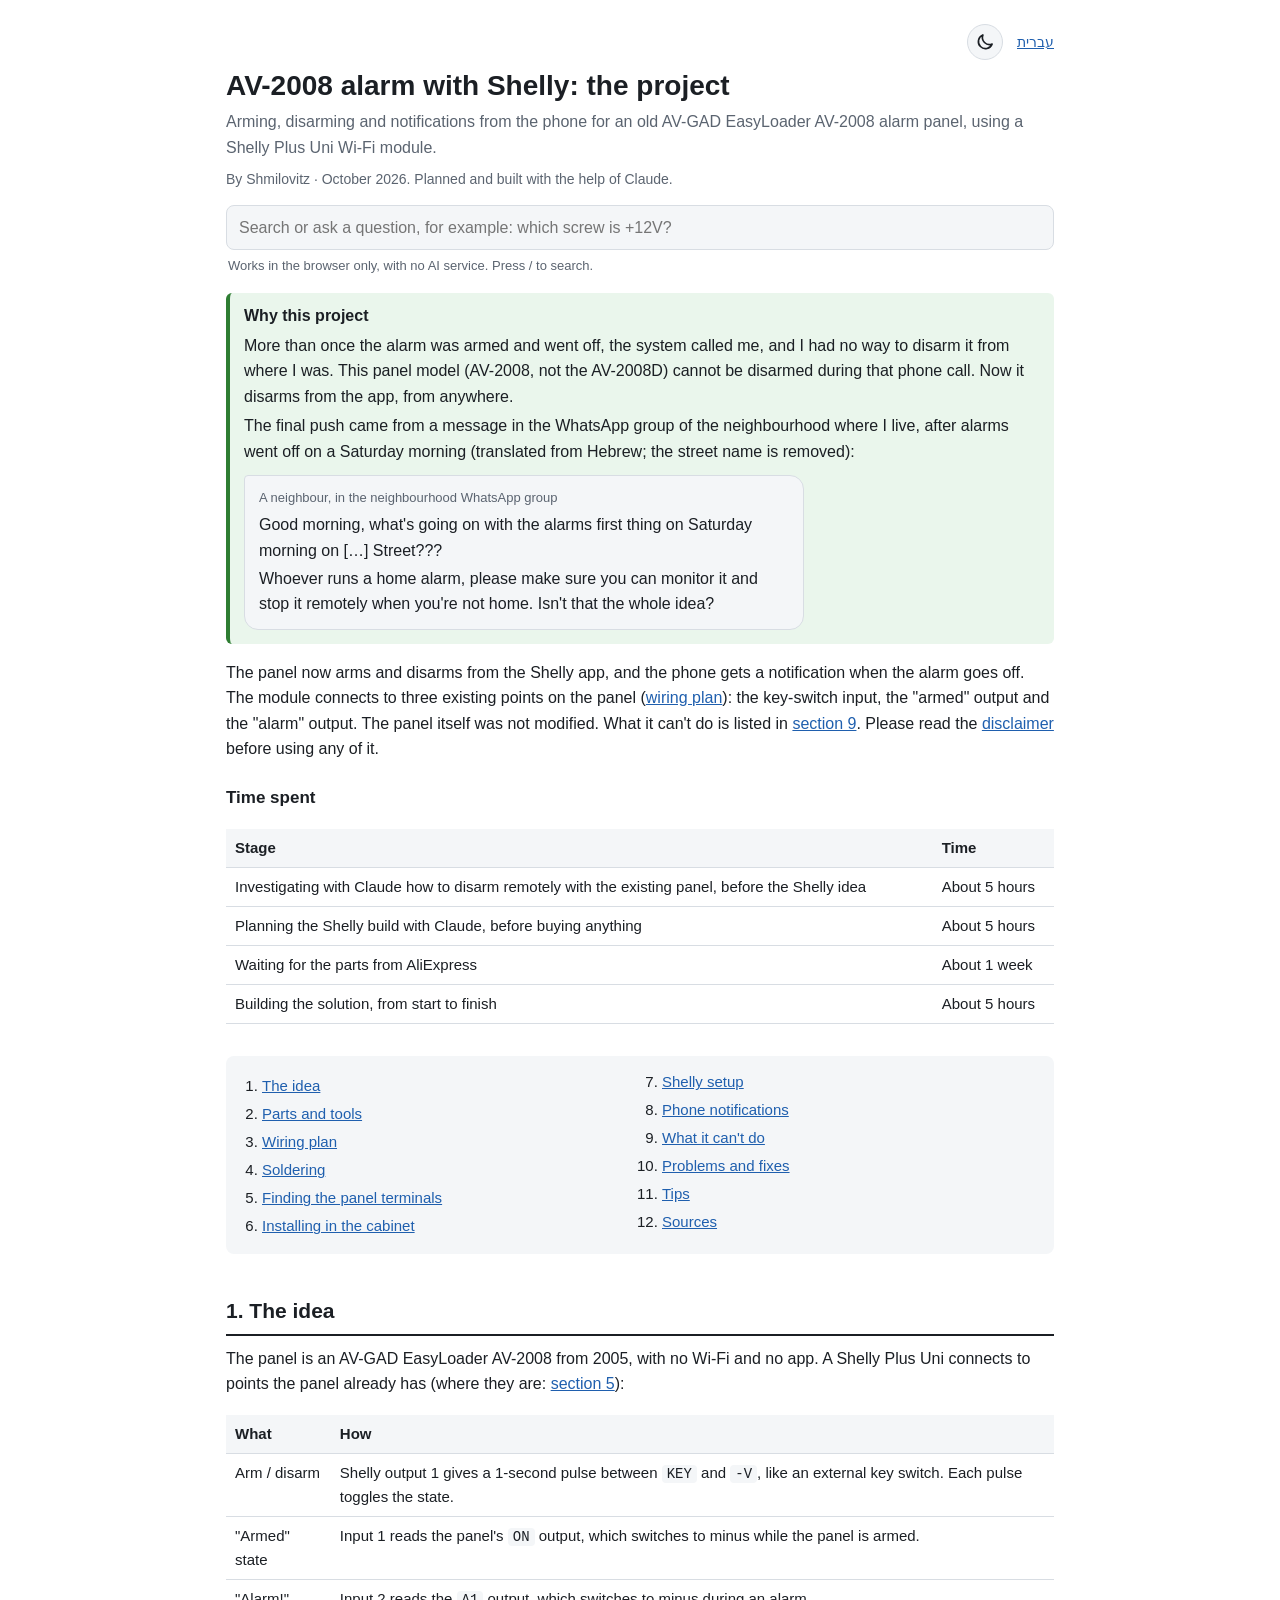
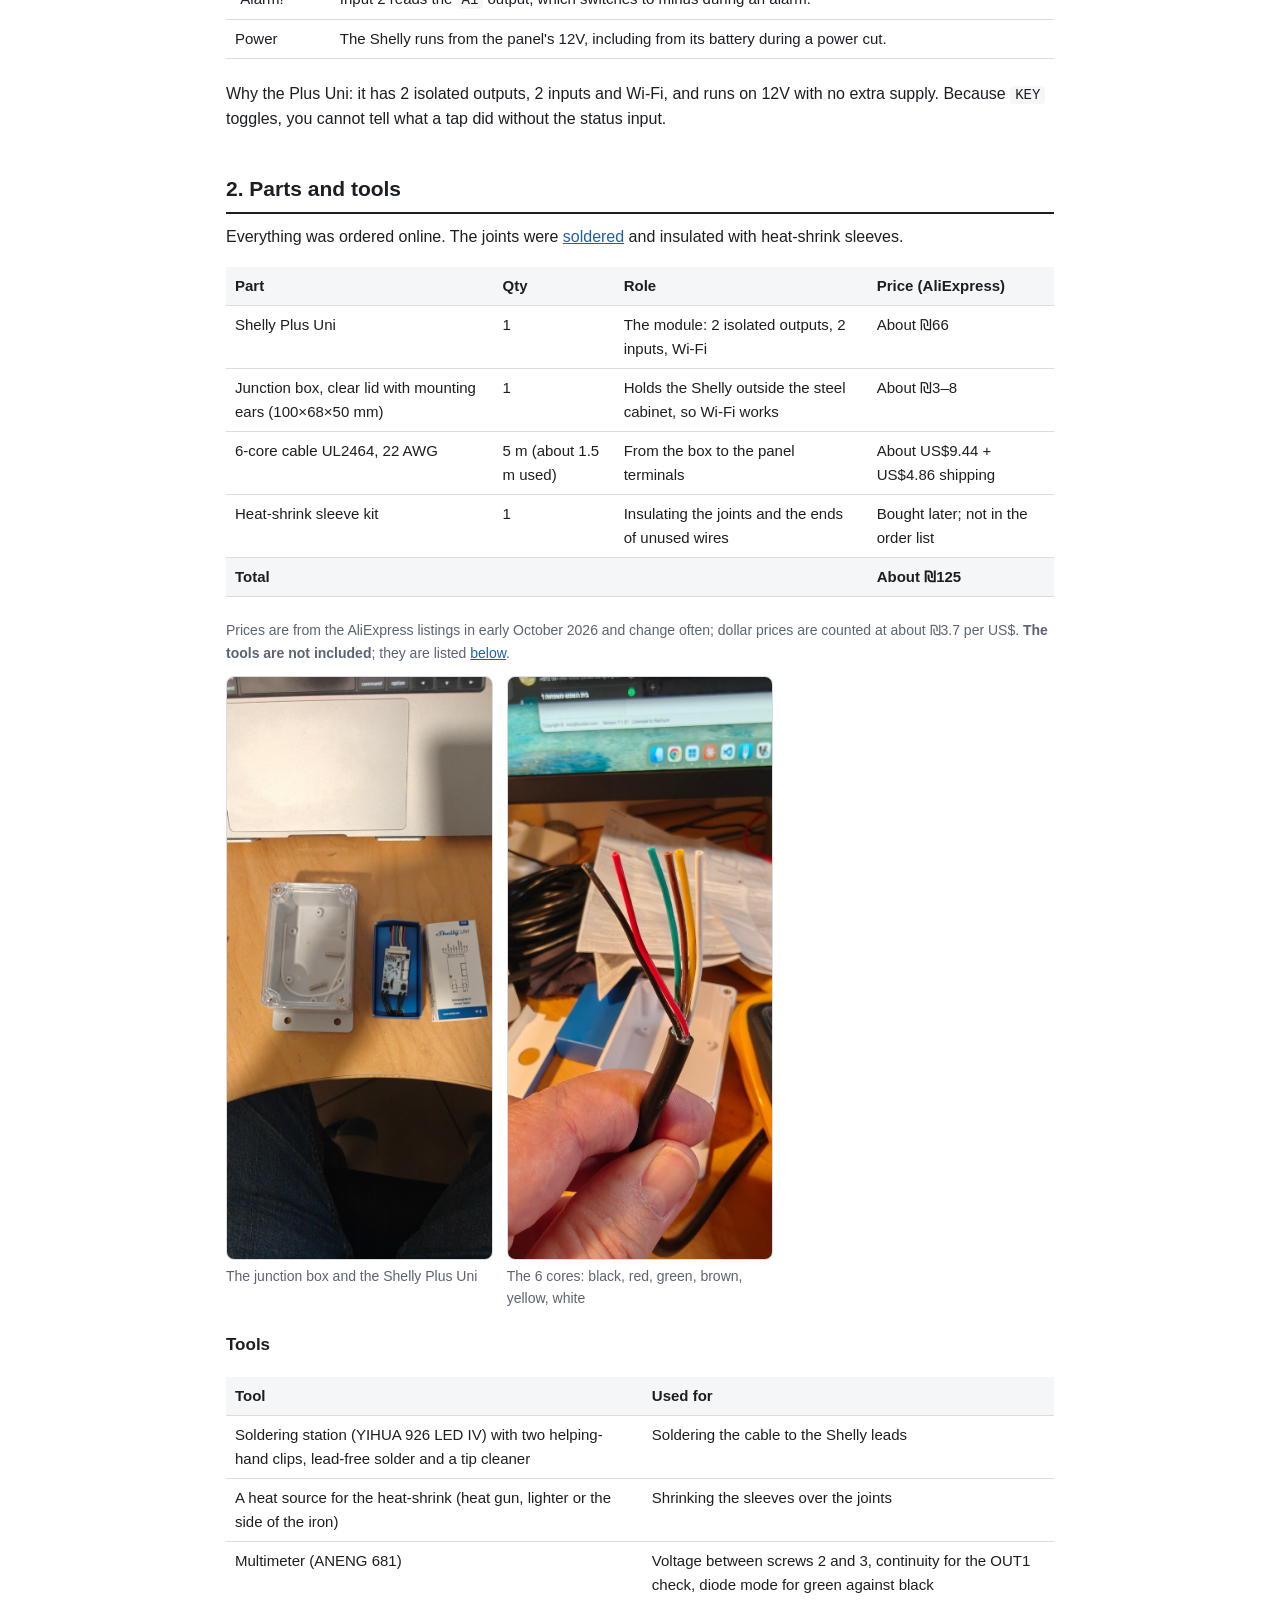
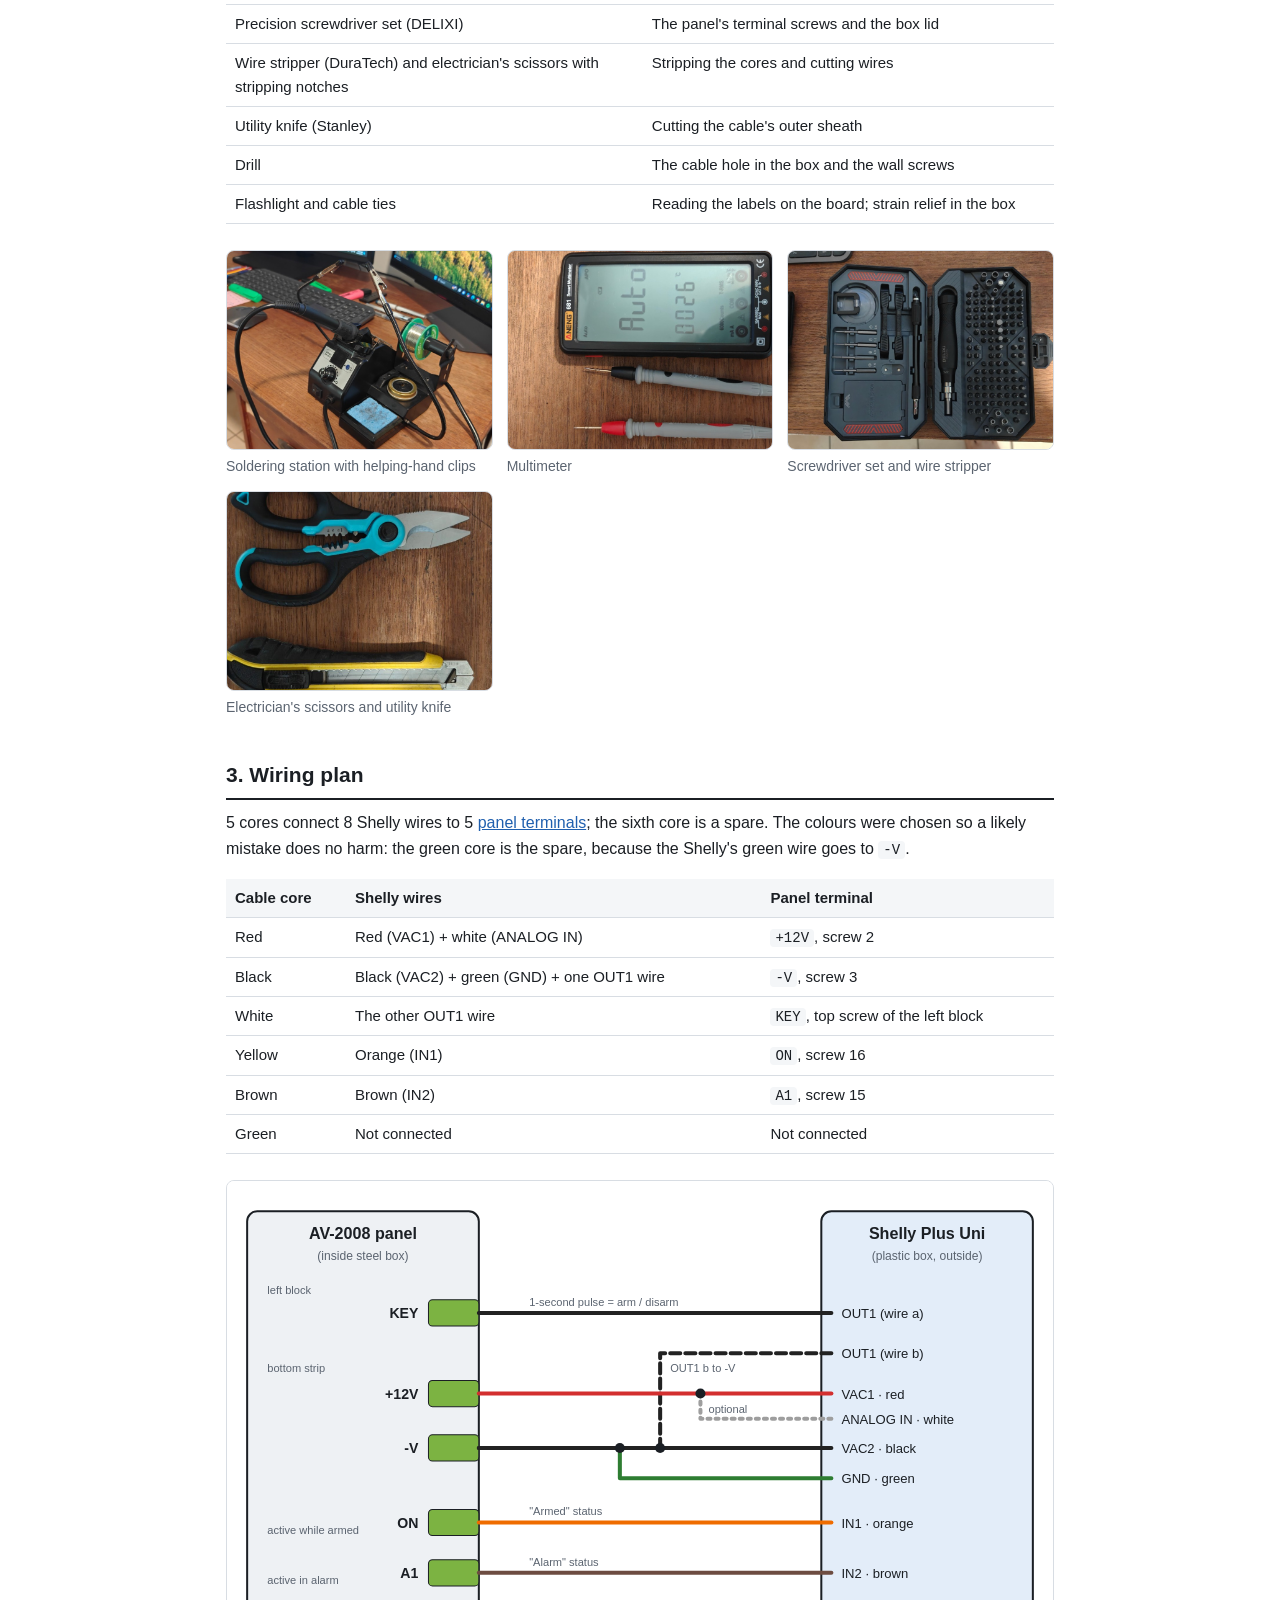
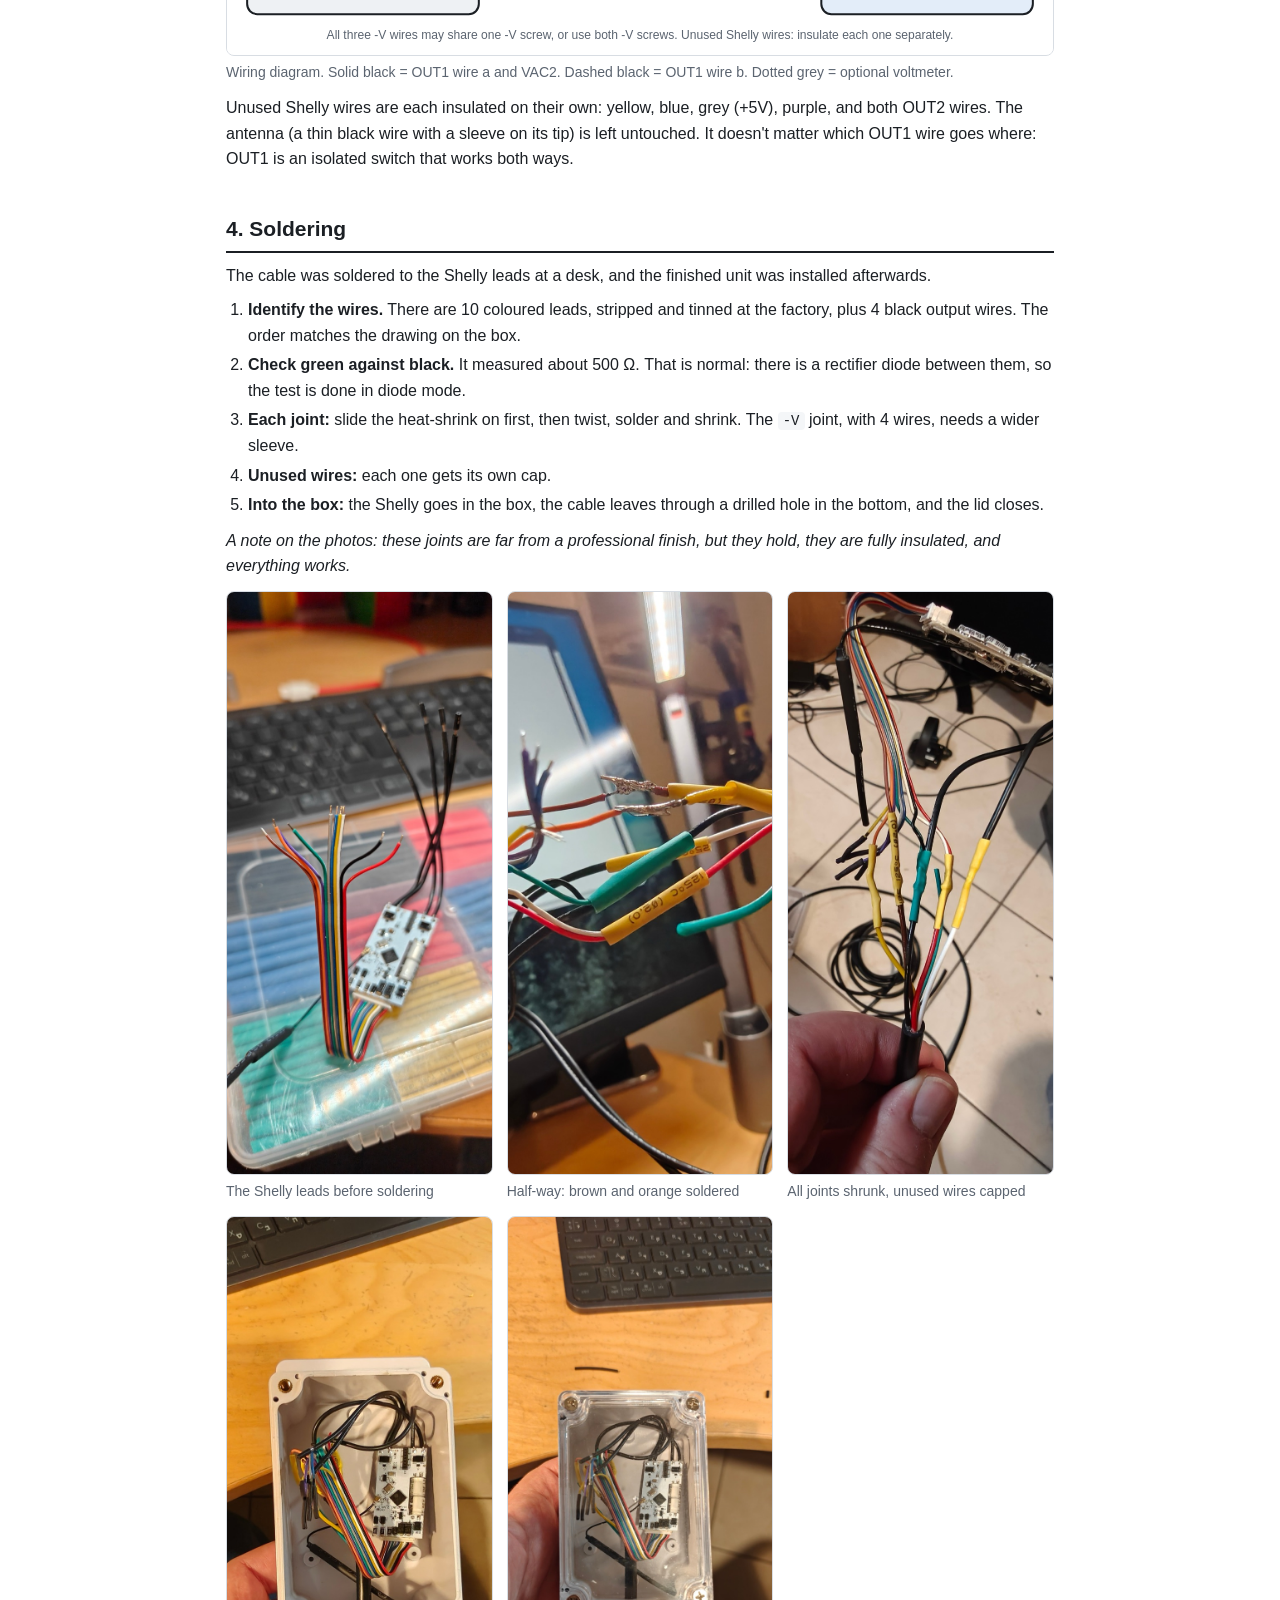
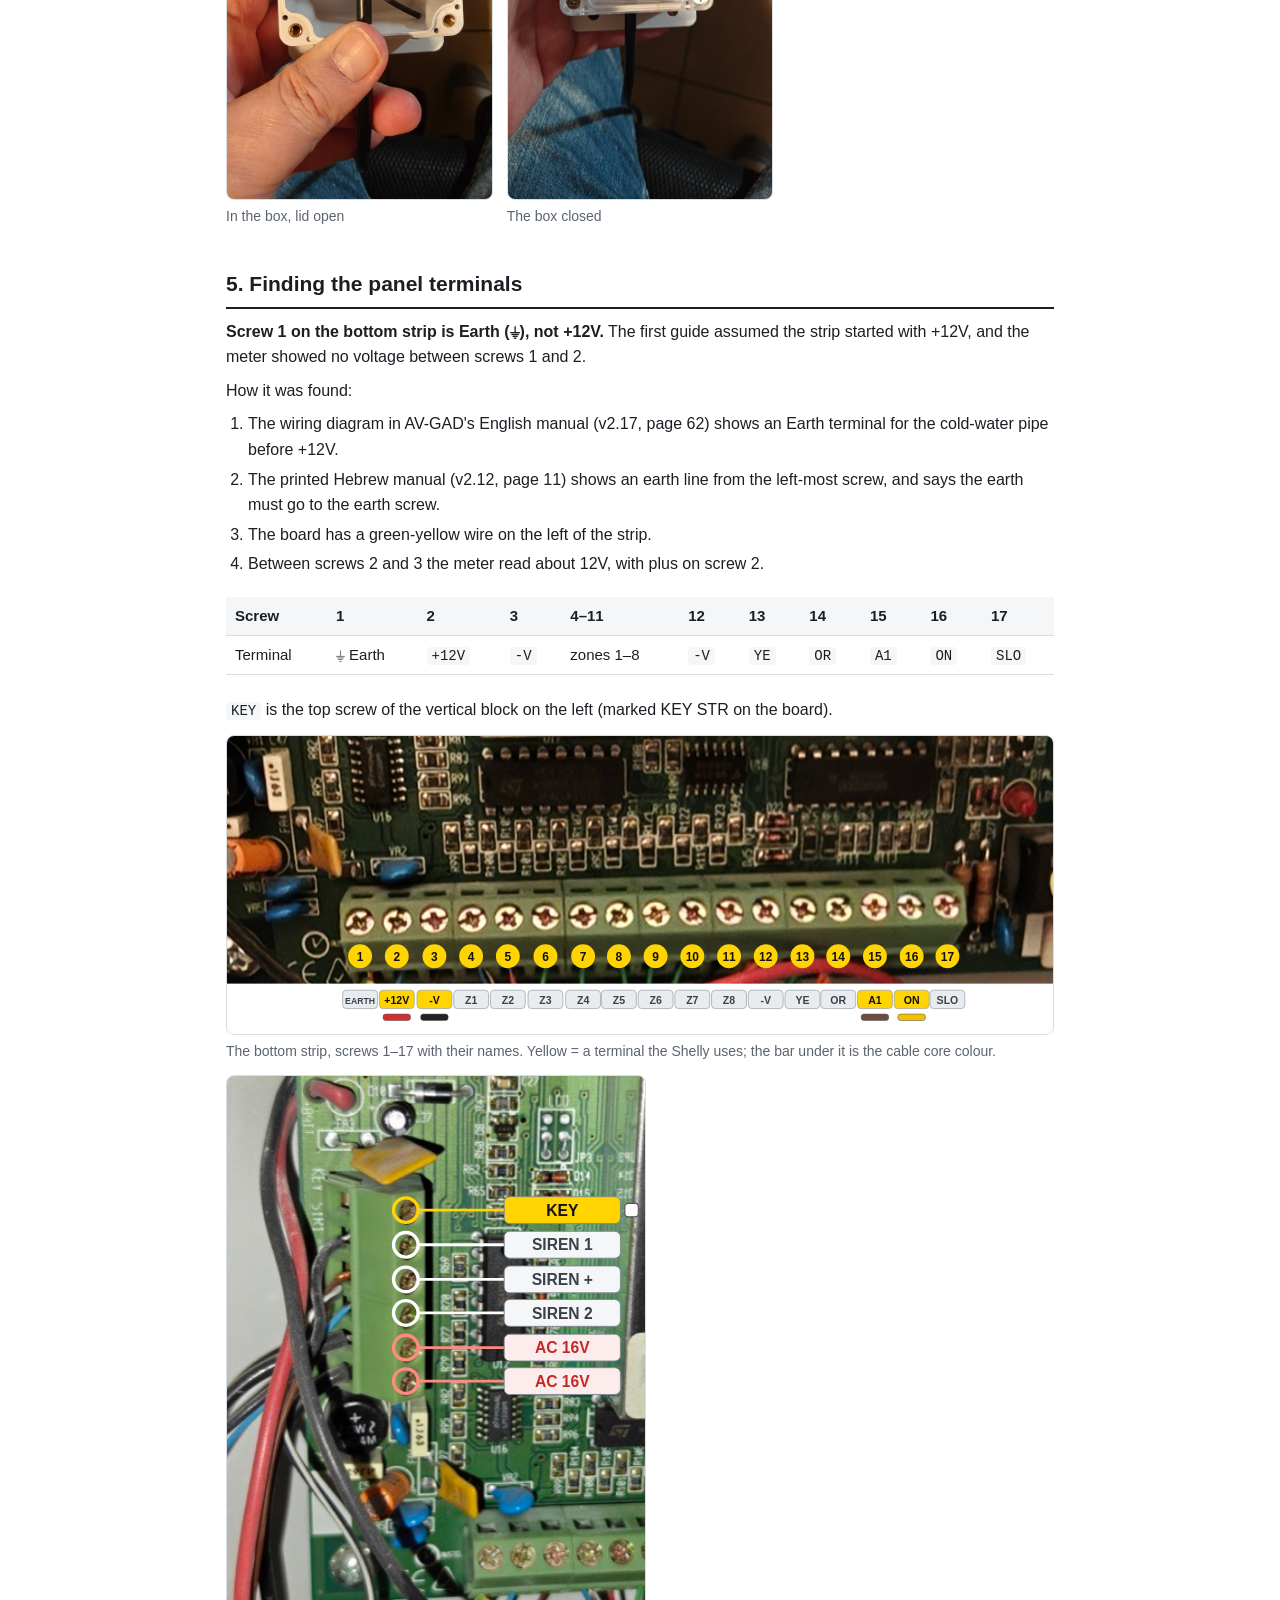
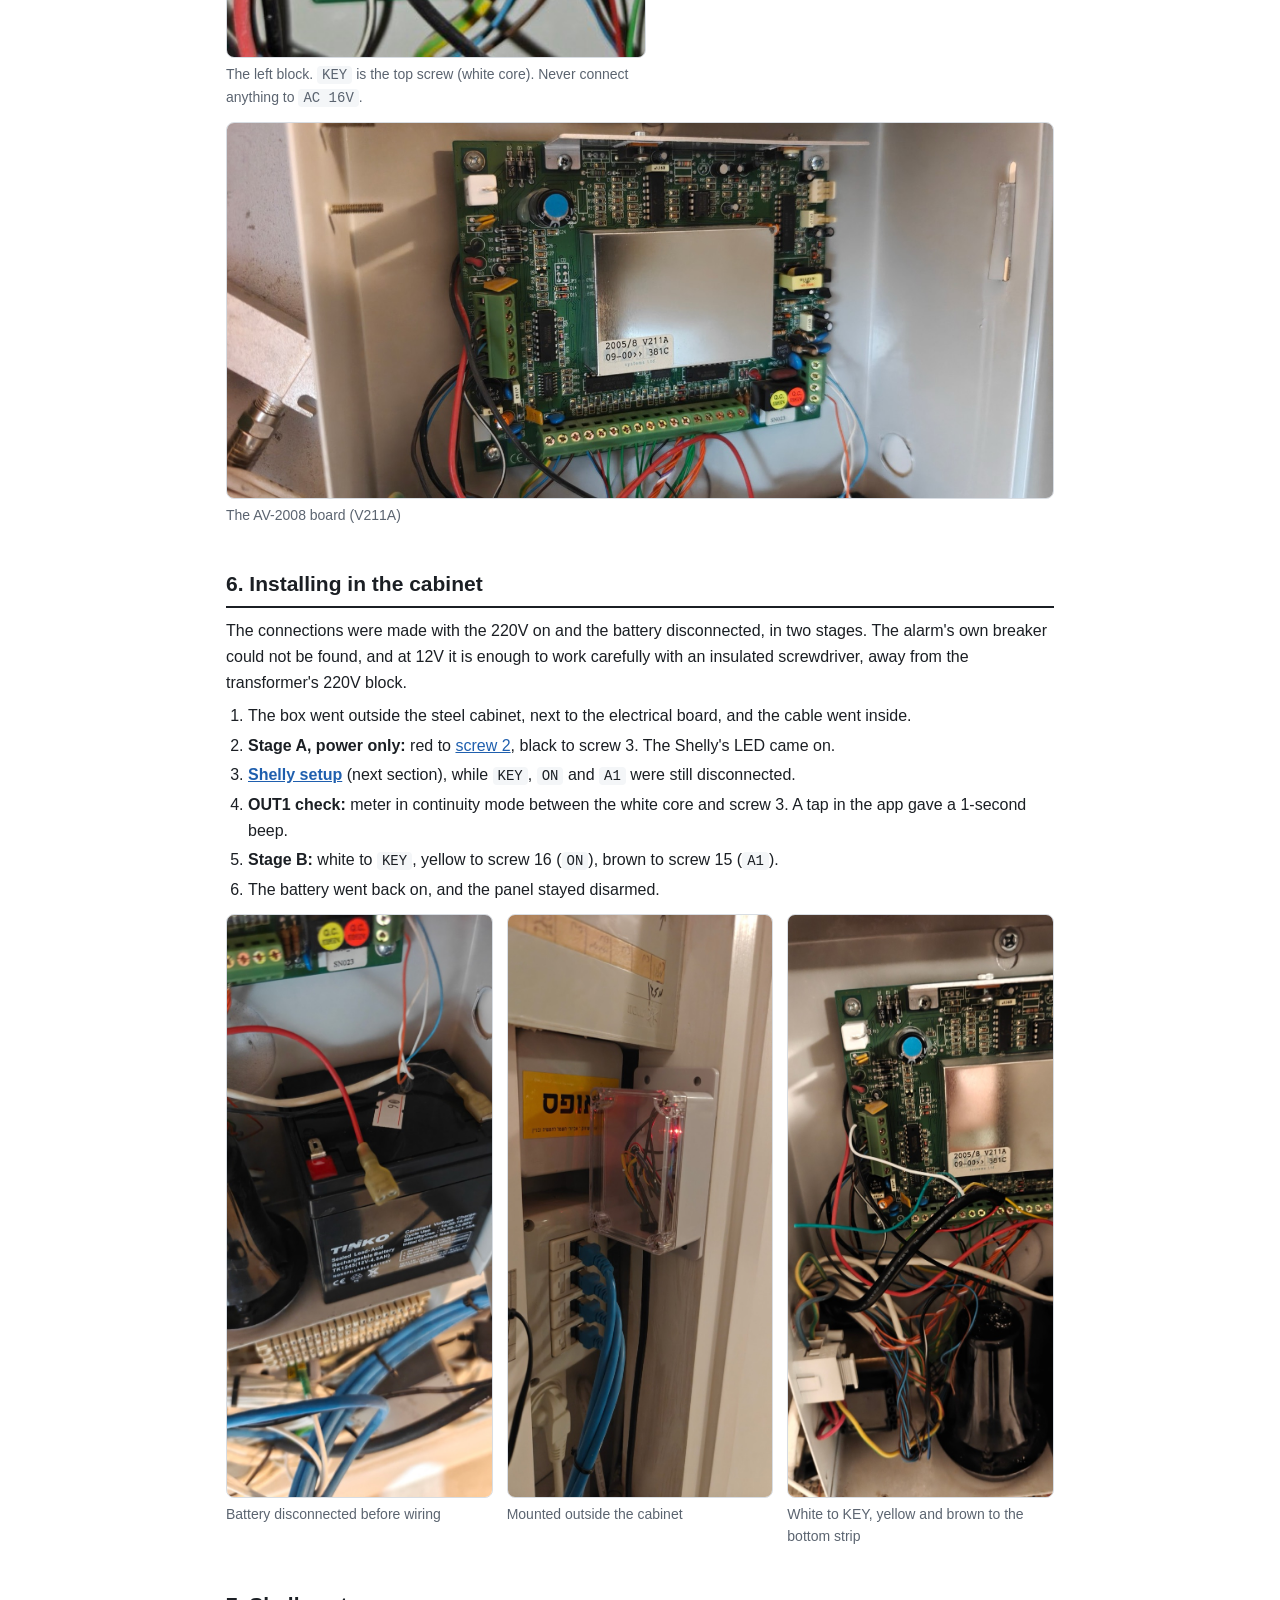
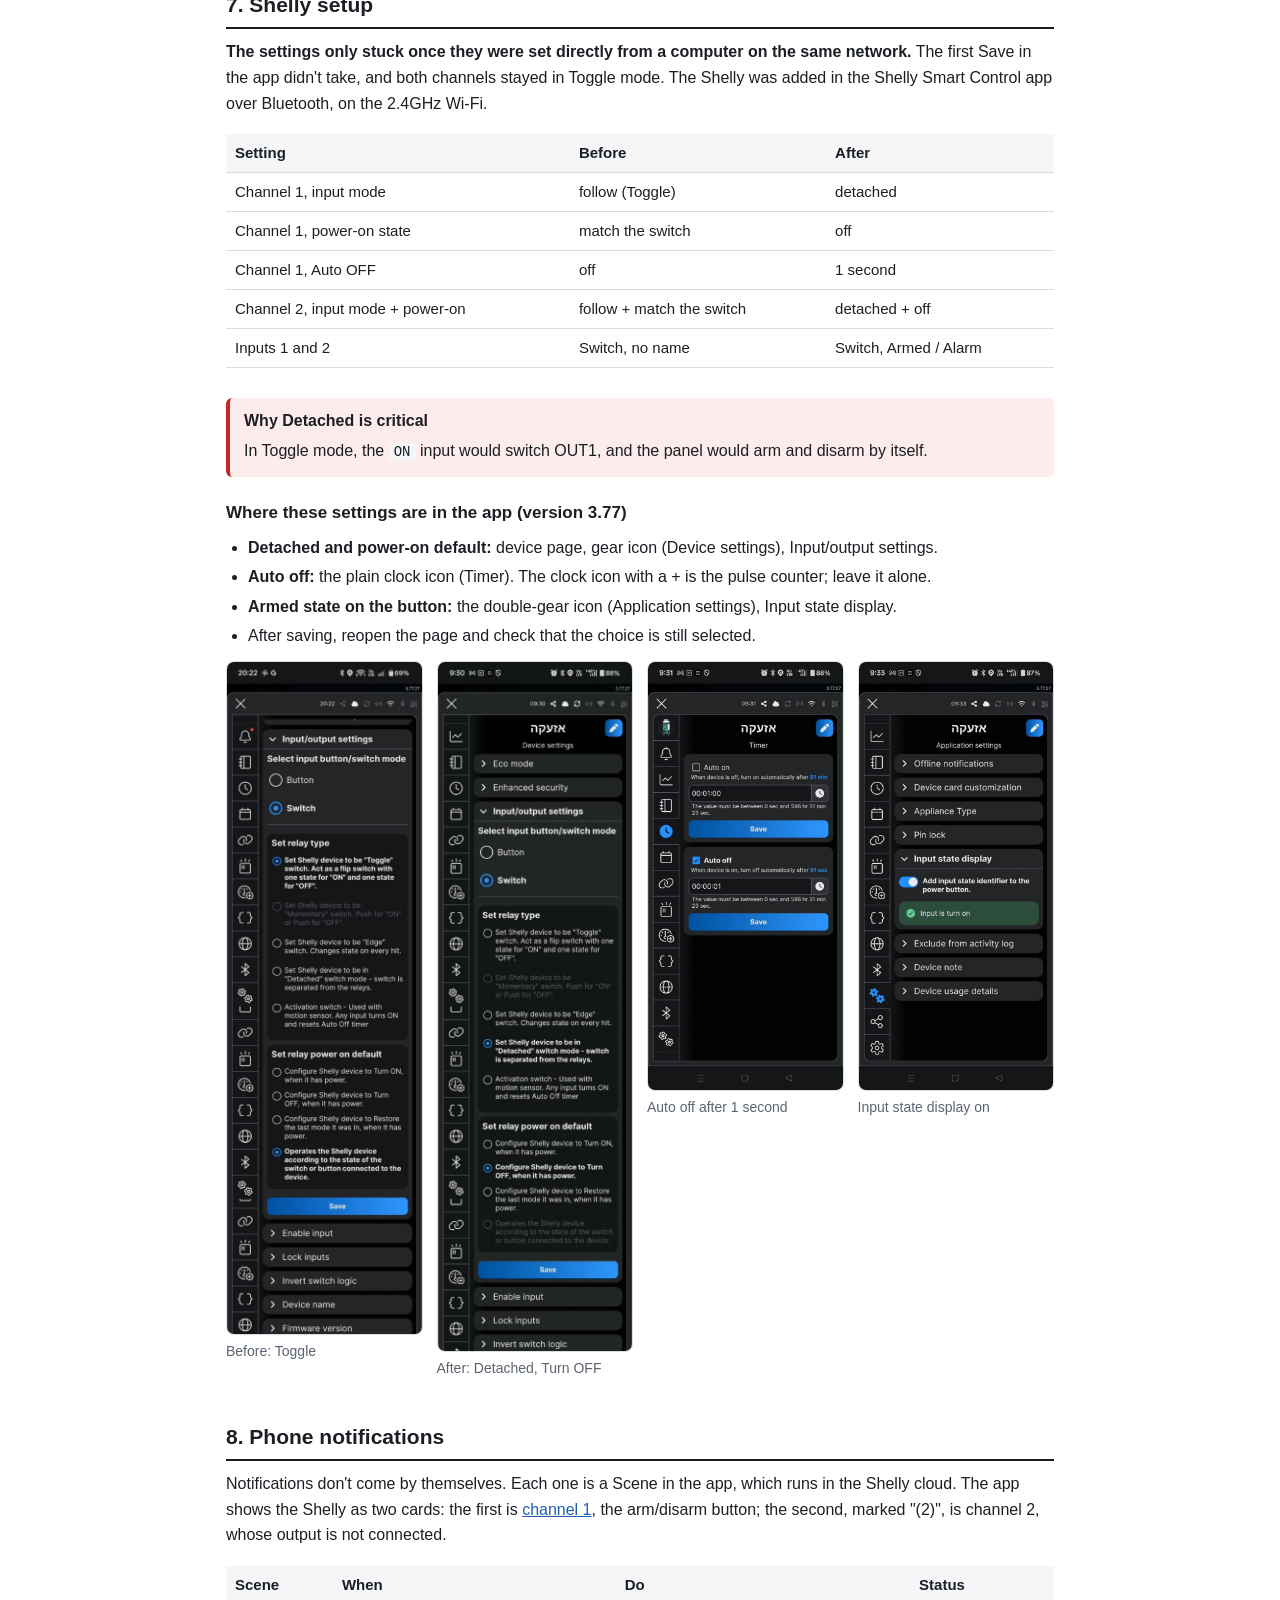
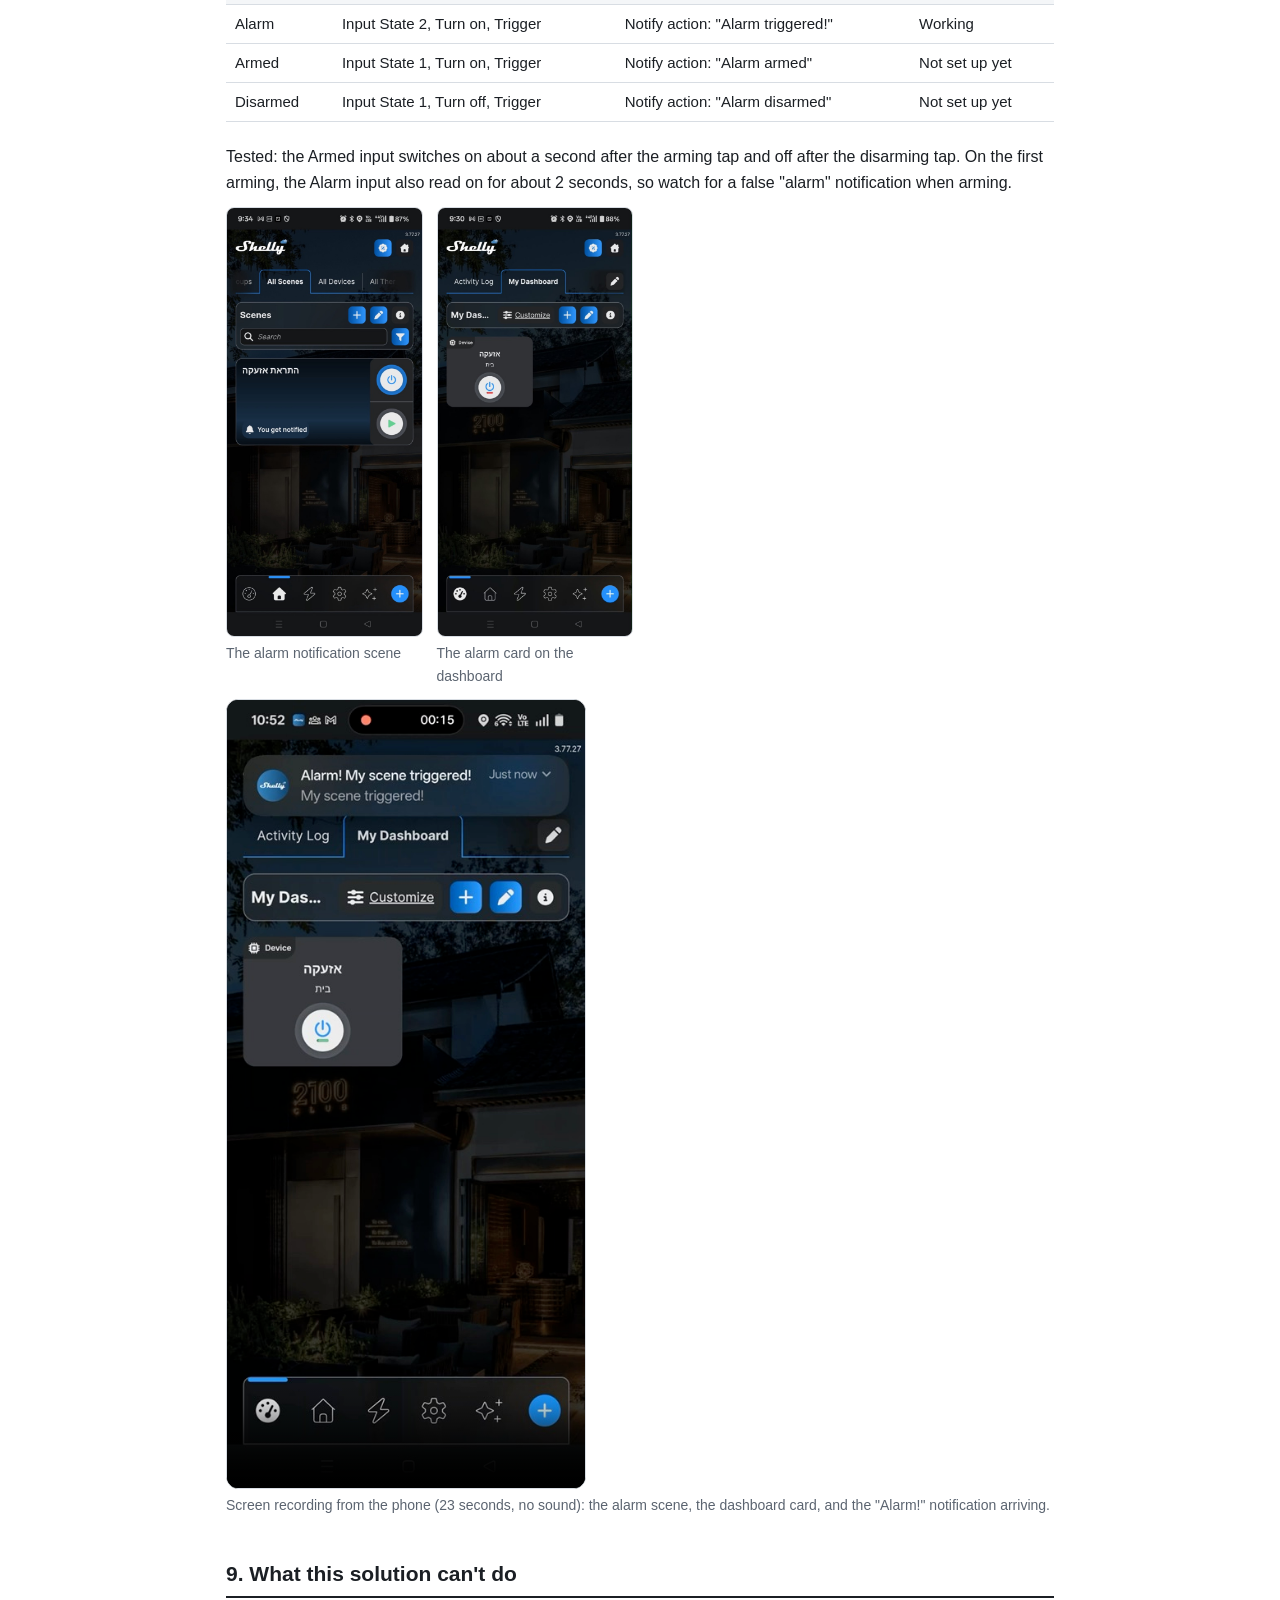
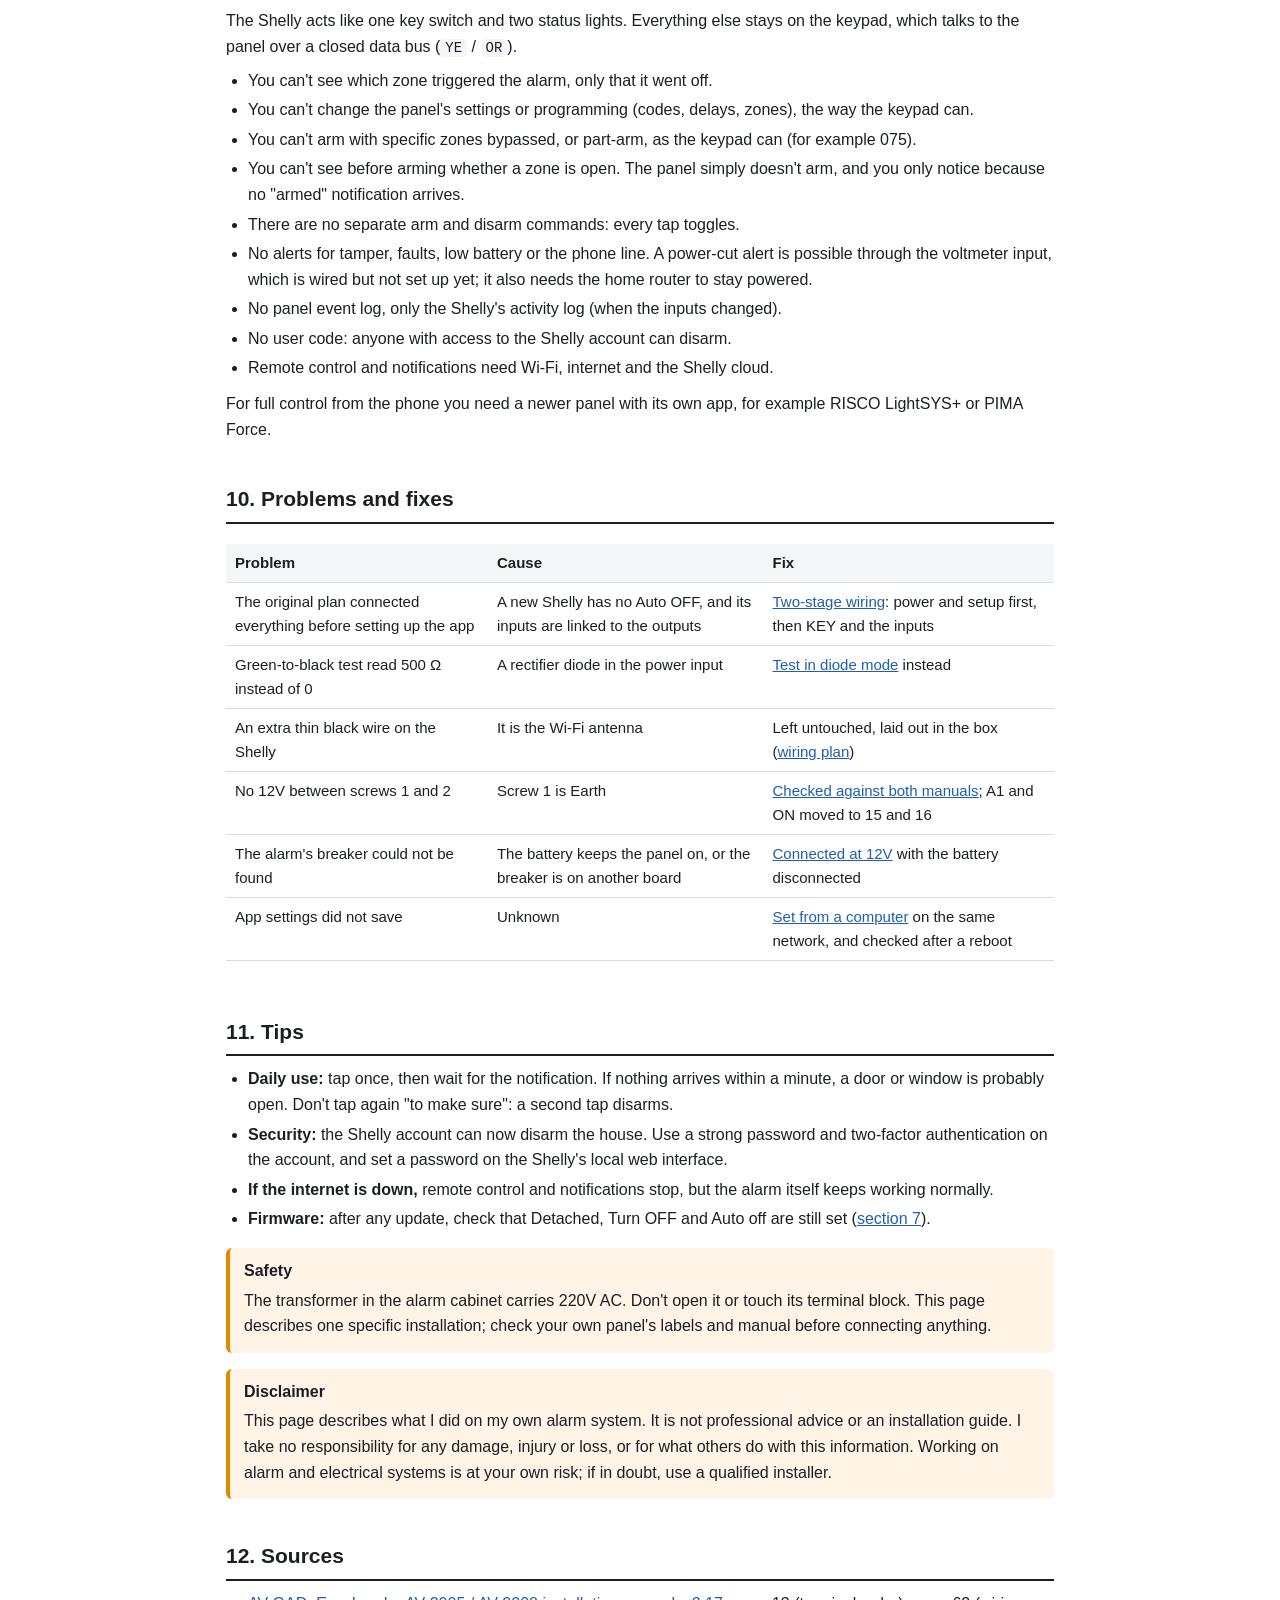
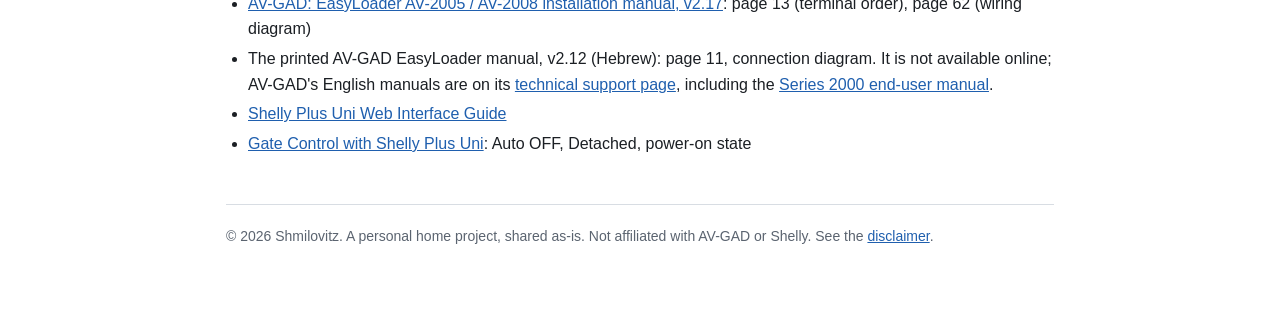
==== commit 2a1e00a7: "Say the voltmeter is wired but not set up yet Co-Authored-By: Claude Opus 5.5 <noreply@anthropic.com" ====
--- a/en.html
+++ b/en.html
@@ -282,7 +282,7 @@
   <li>You can't arm with specific zones bypassed, or part-arm, as the keypad can (for example 075).</li>
   <li>You can't see before arming whether a zone is open. The panel simply doesn't arm, and you only notice because no "armed" notification arrives.</li>
   <li>There are no separate arm and disarm commands: every tap toggles.</li>
-  <li>No alerts for tamper, faults, low battery or the phone line. A power-cut alert is only possible through the optional voltmeter.</li>
+  <li>No alerts for tamper, faults, low battery or the phone line. A power-cut alert is possible through the voltmeter input, which is wired but not set up yet; it also needs the home router to stay powered.</li>
   <li>No panel event log, only the Shelly's activity log (when the inputs changed).</li>
   <li>No user code: anyone with access to the Shelly account can disarm.</li>
   <li>Remote control and notifications need Wi-Fi, internet and the Shelly cloud.</li>
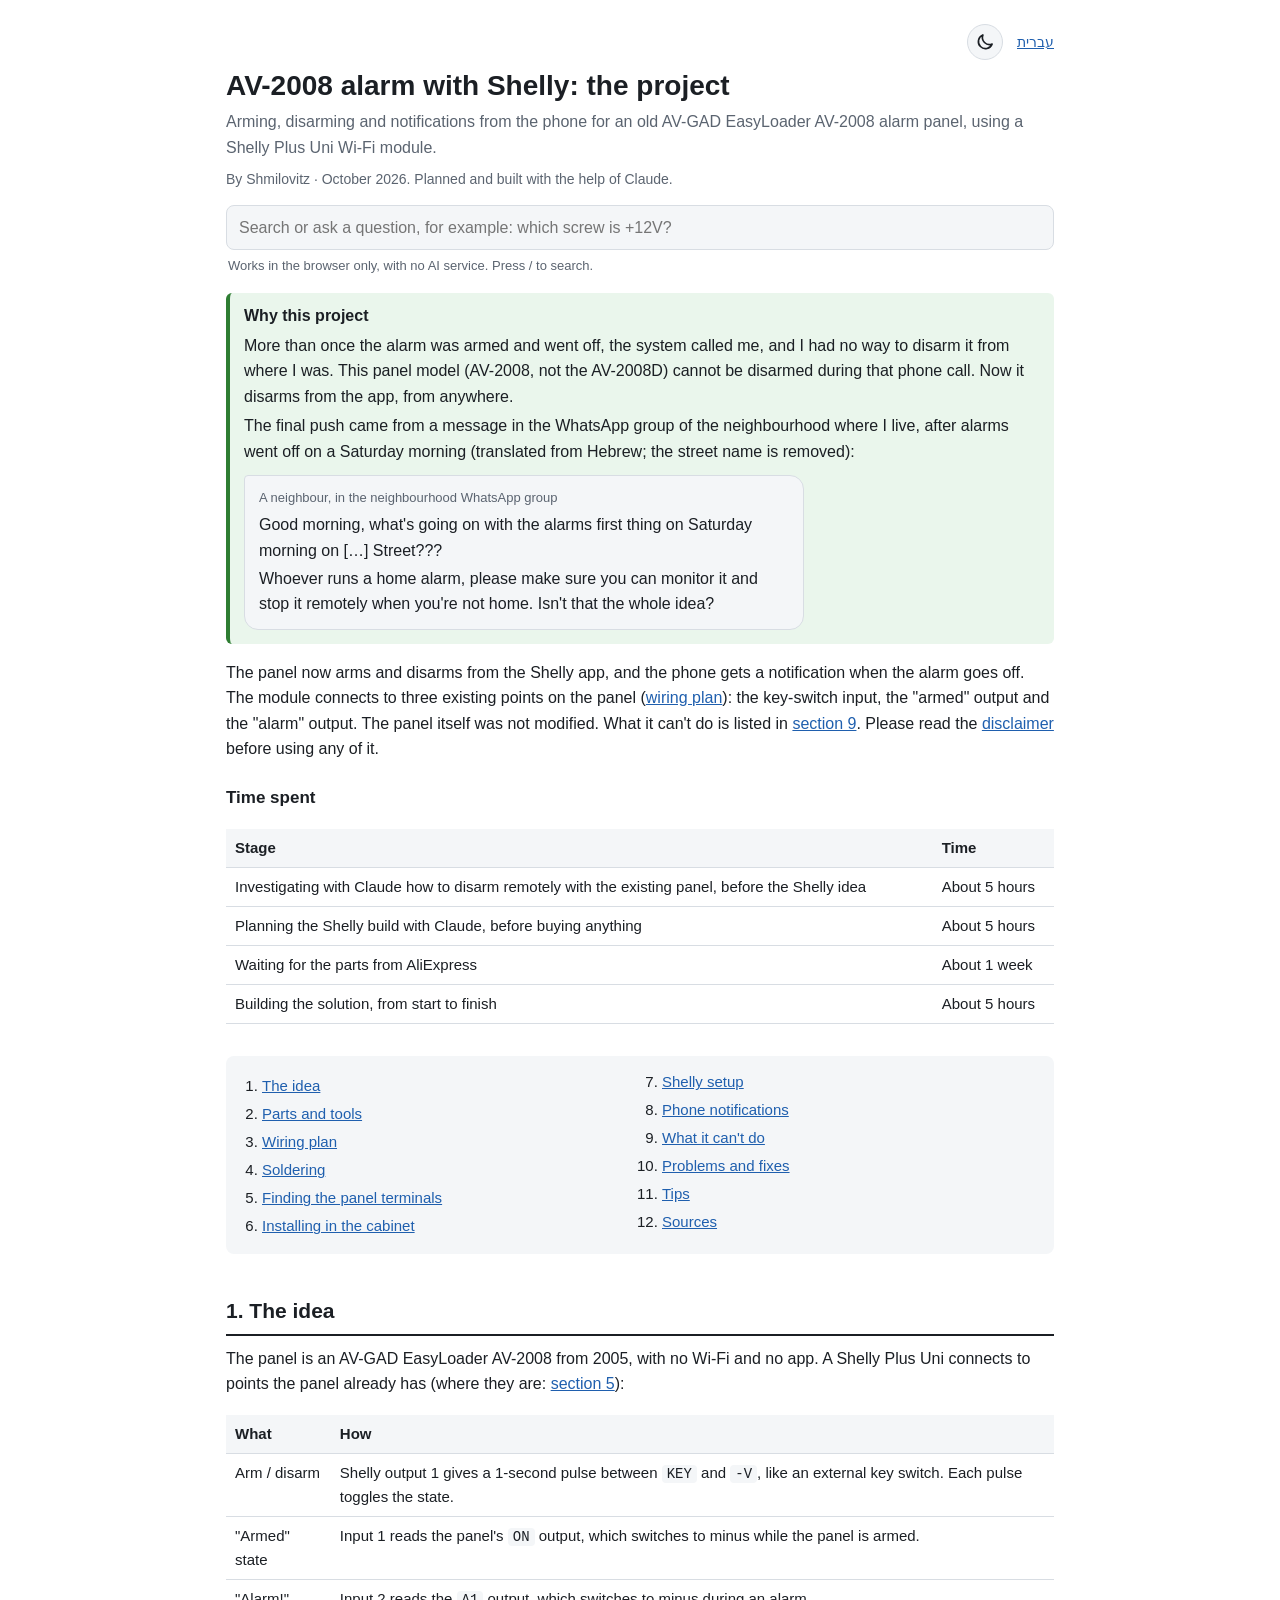
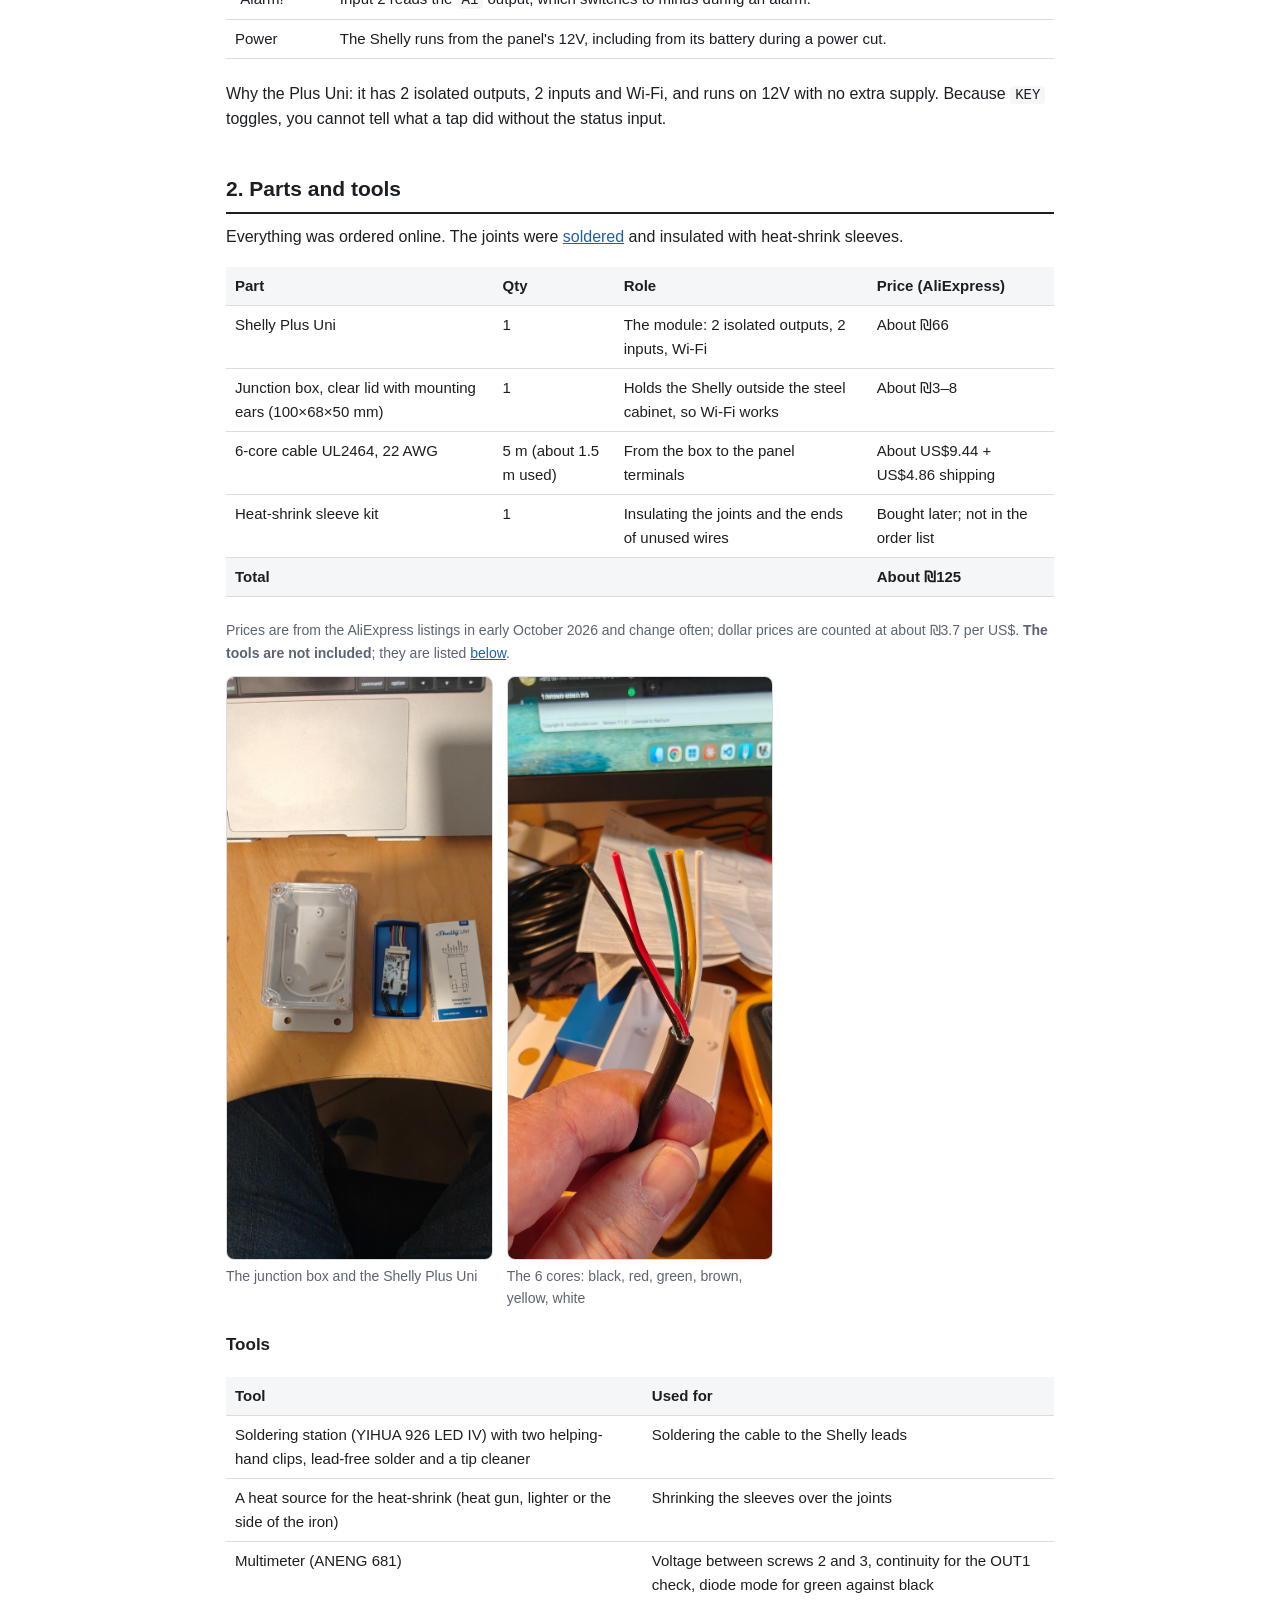
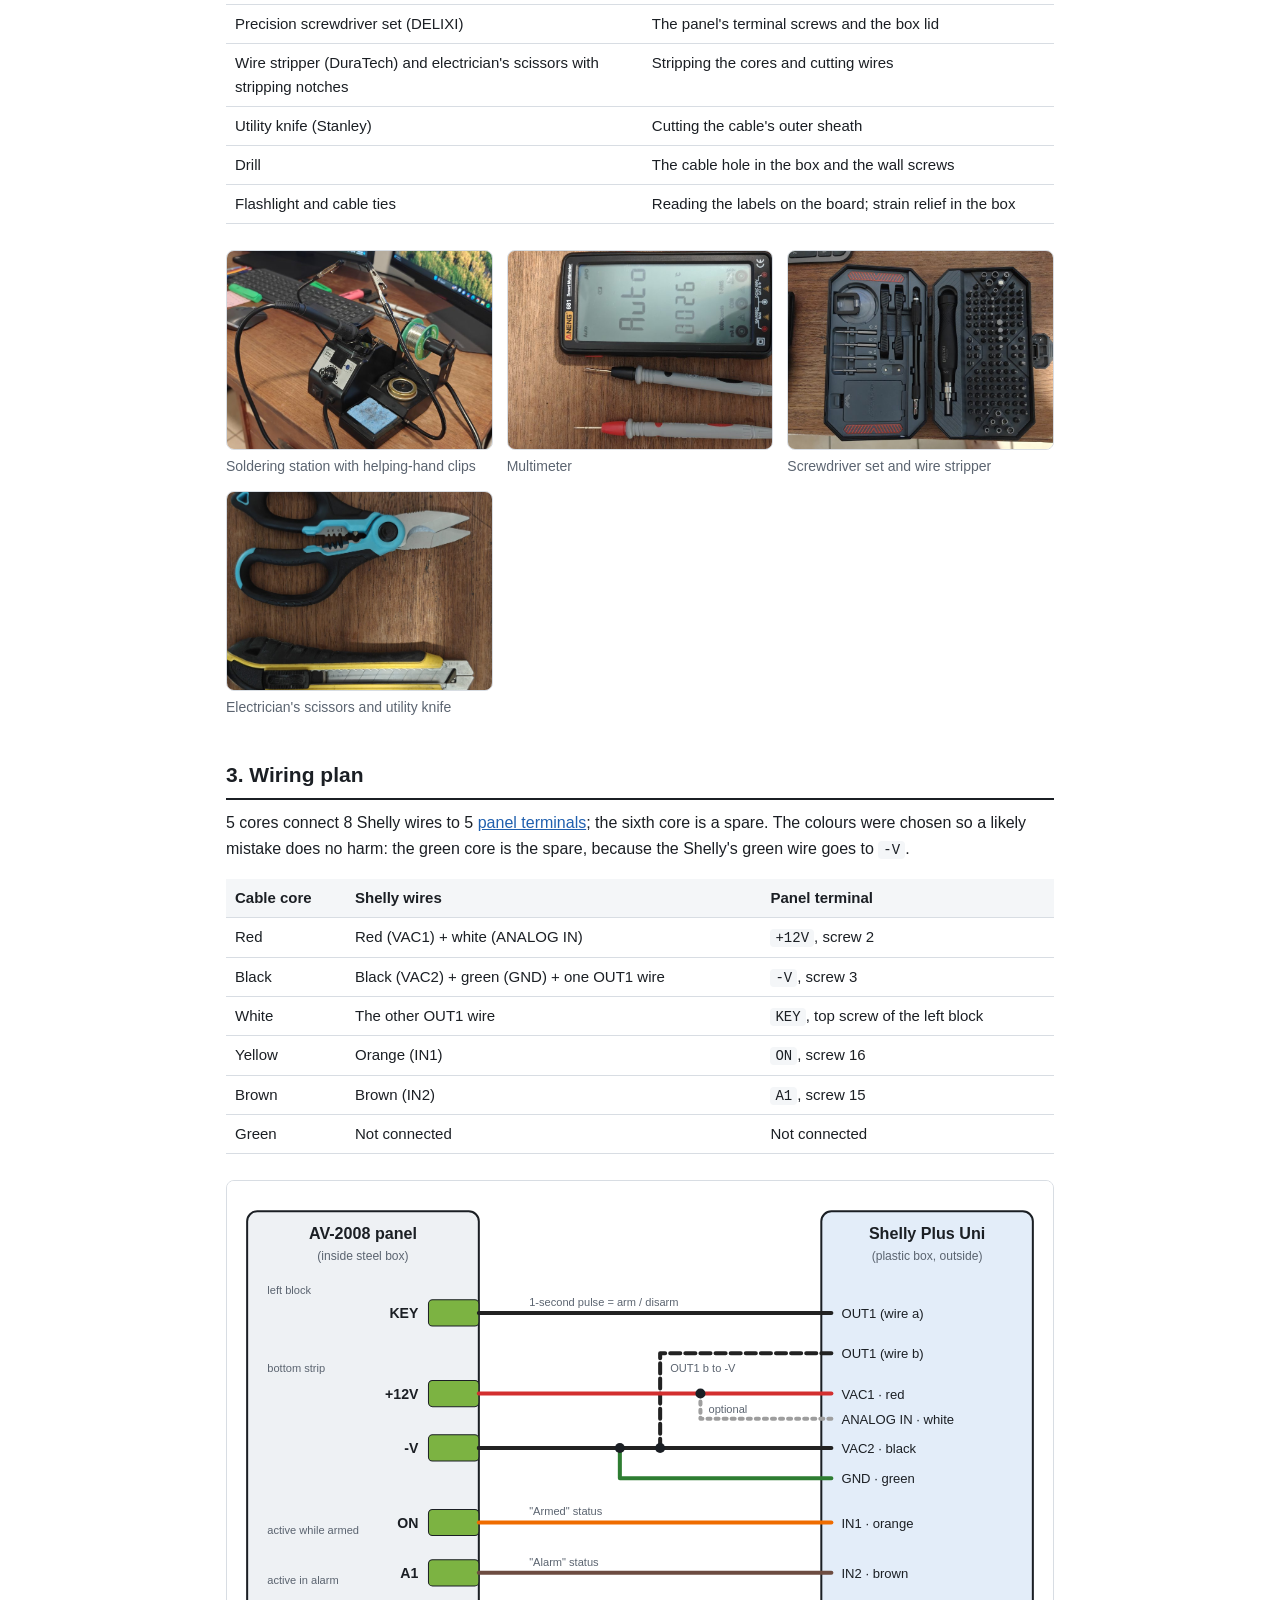
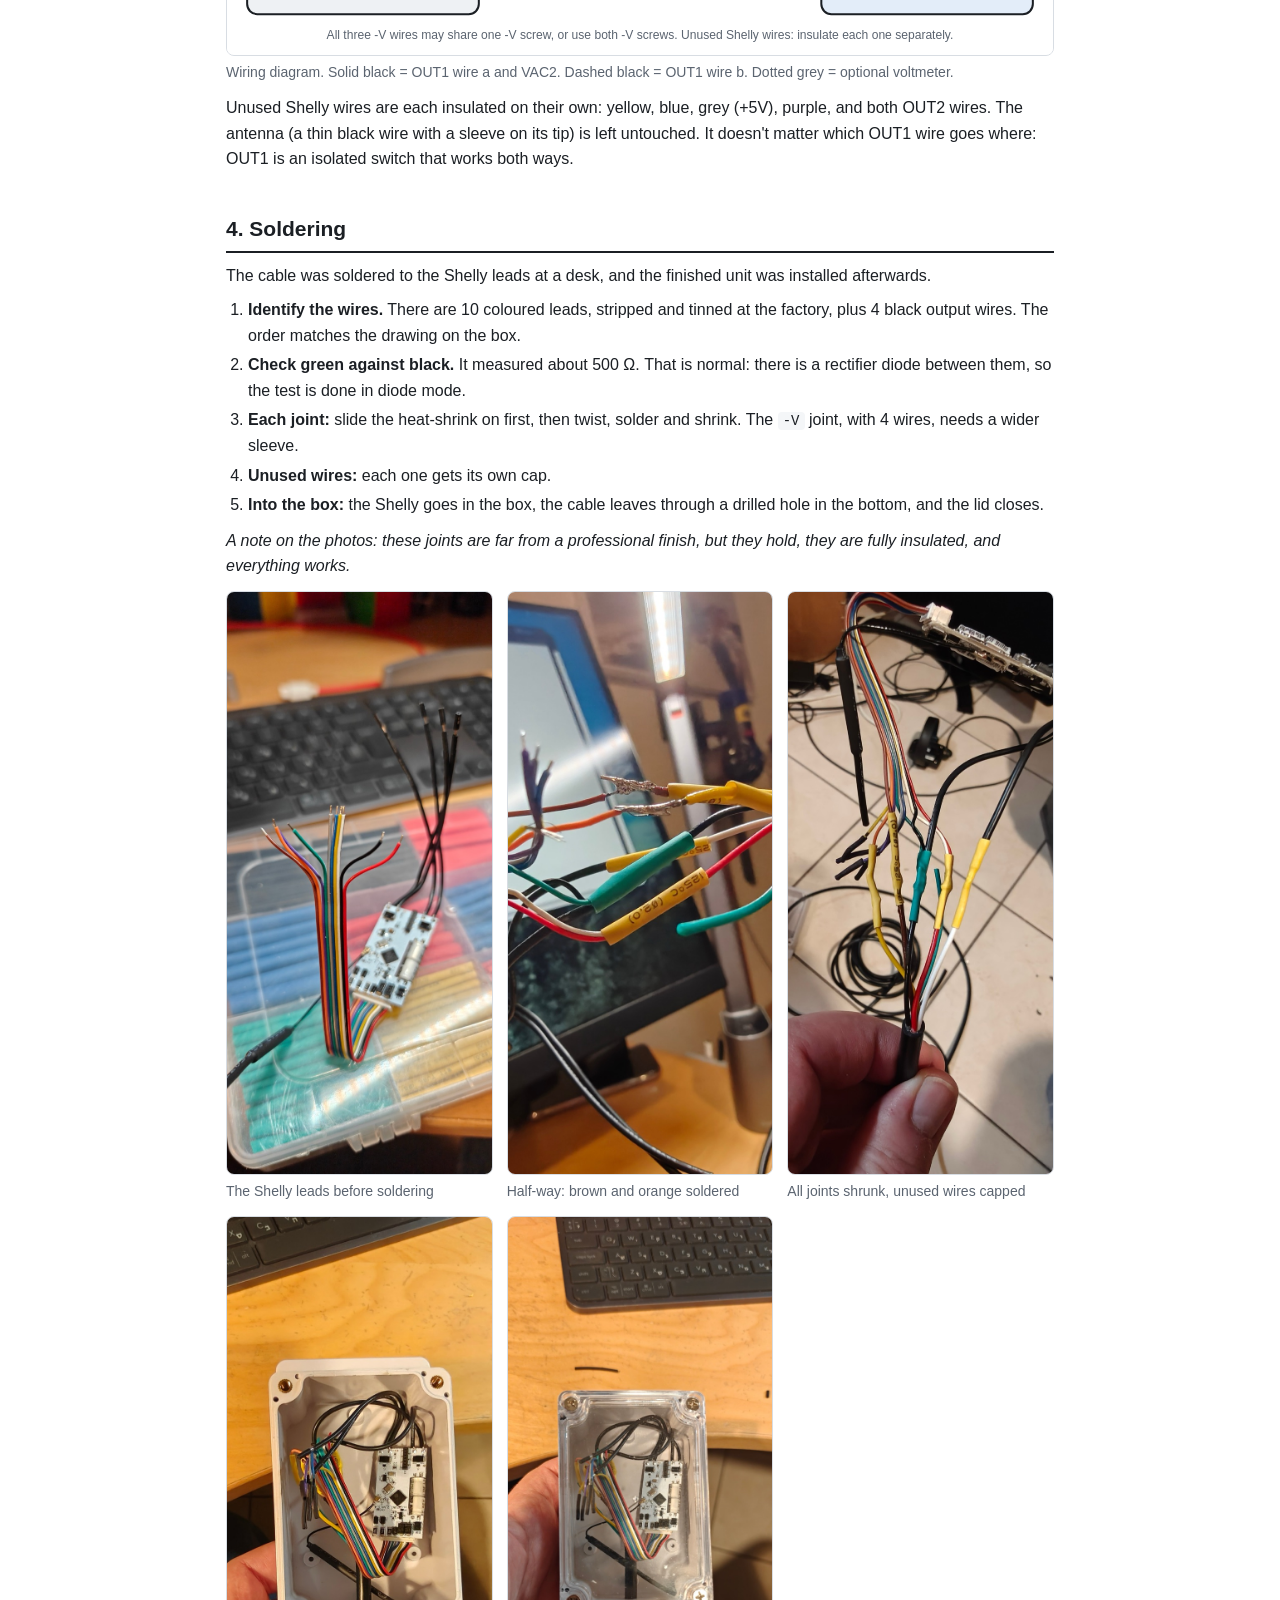
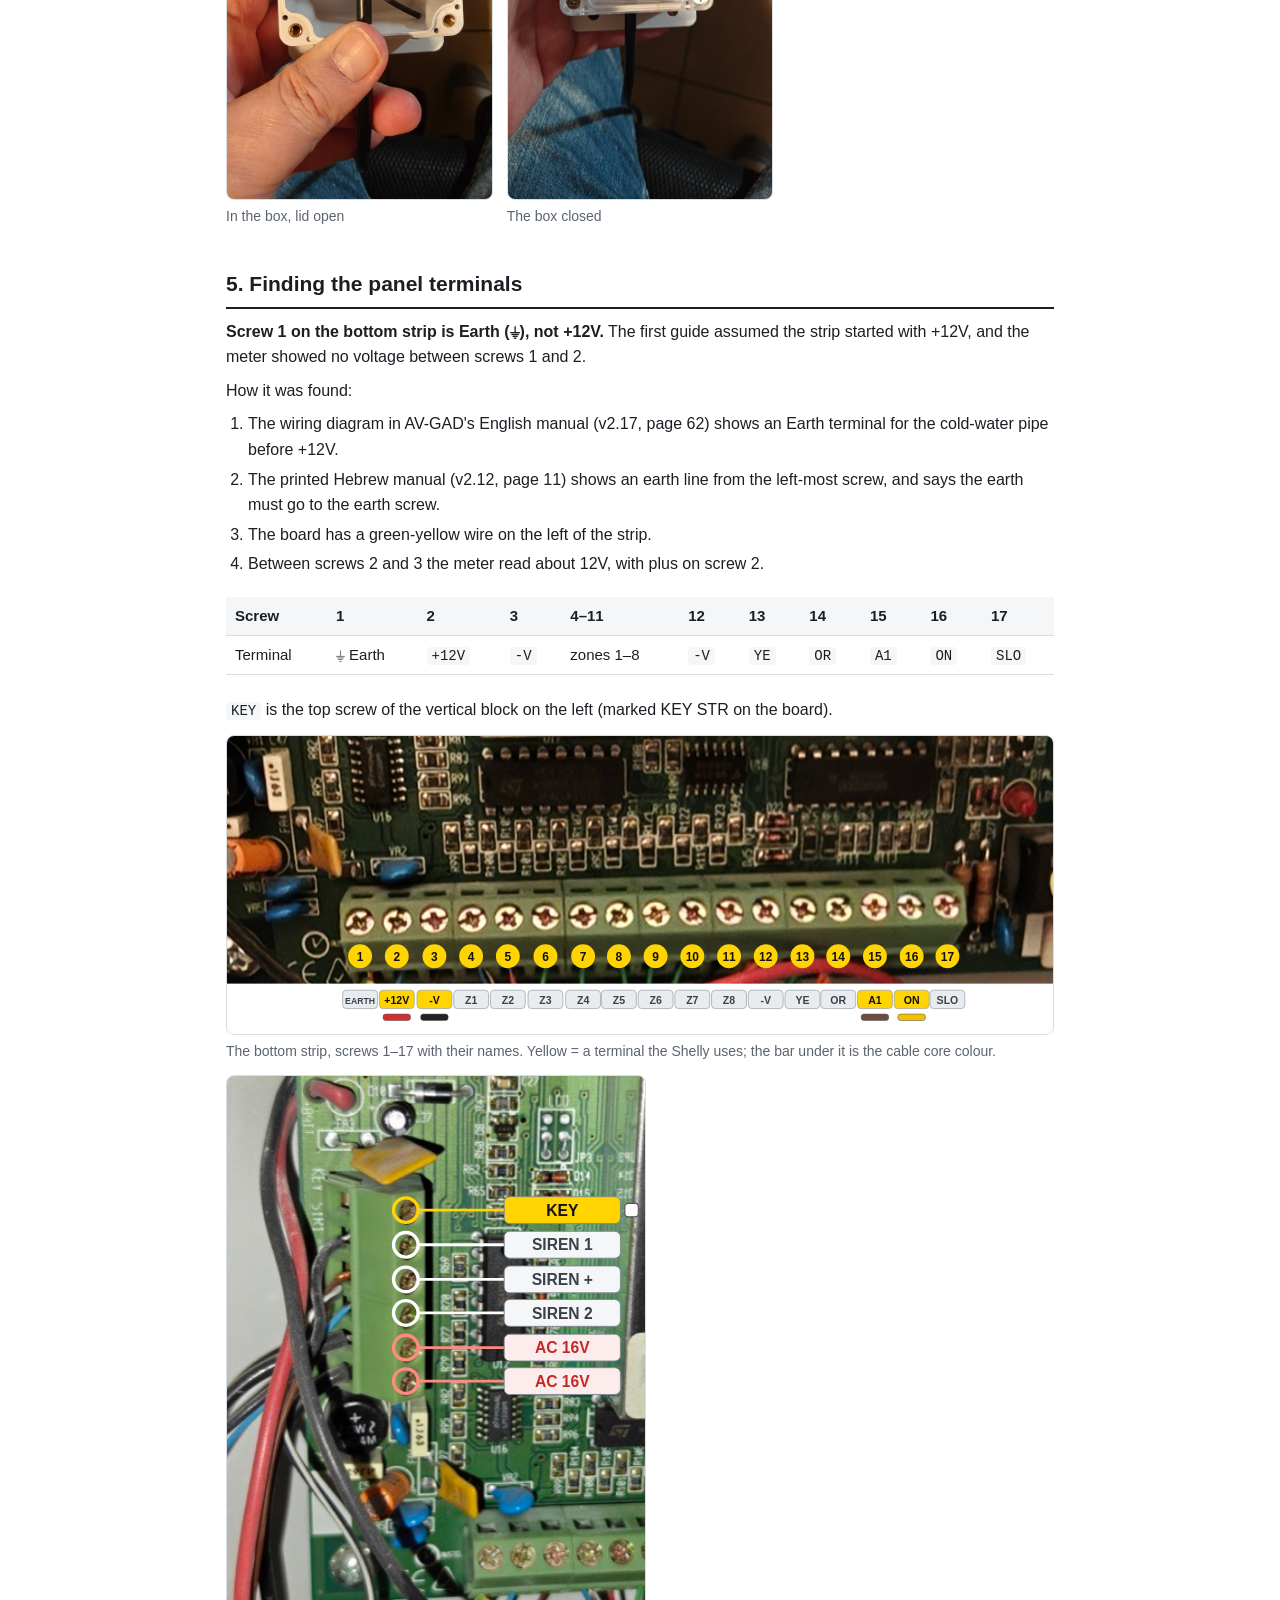
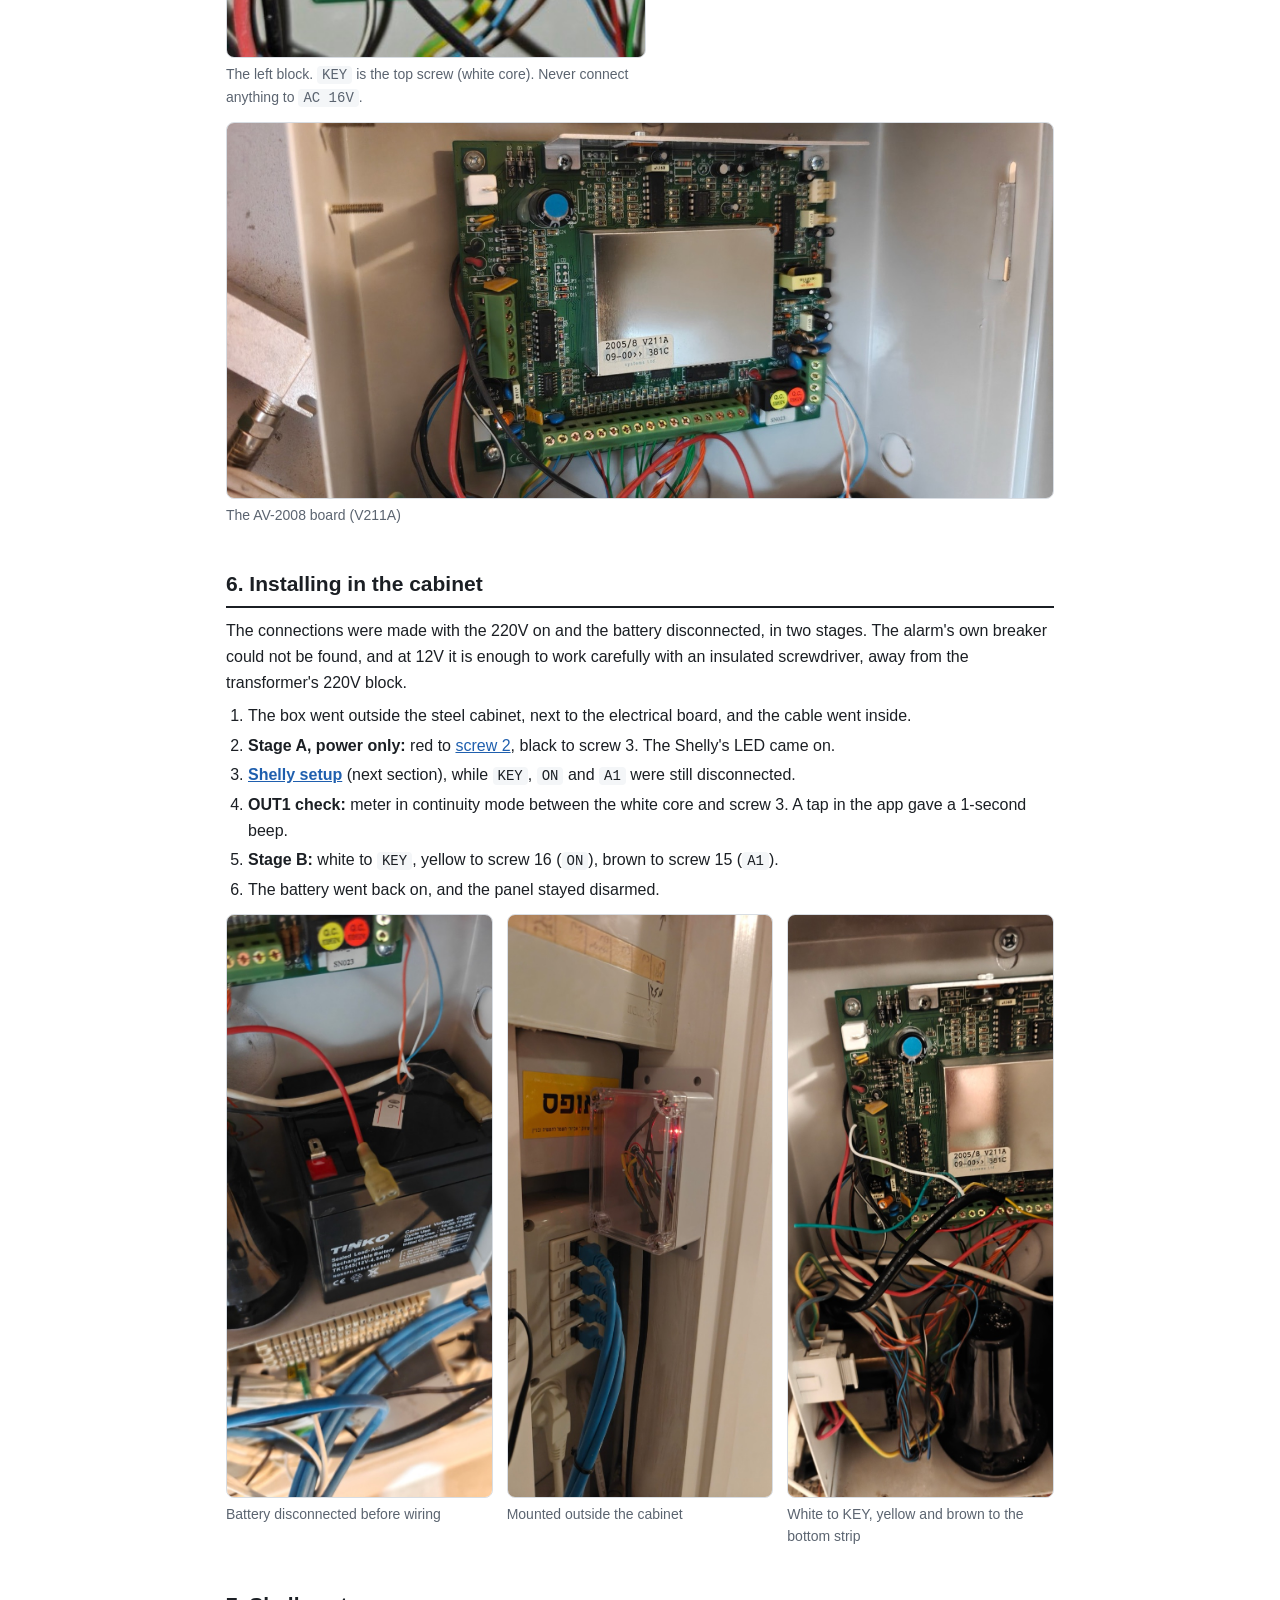
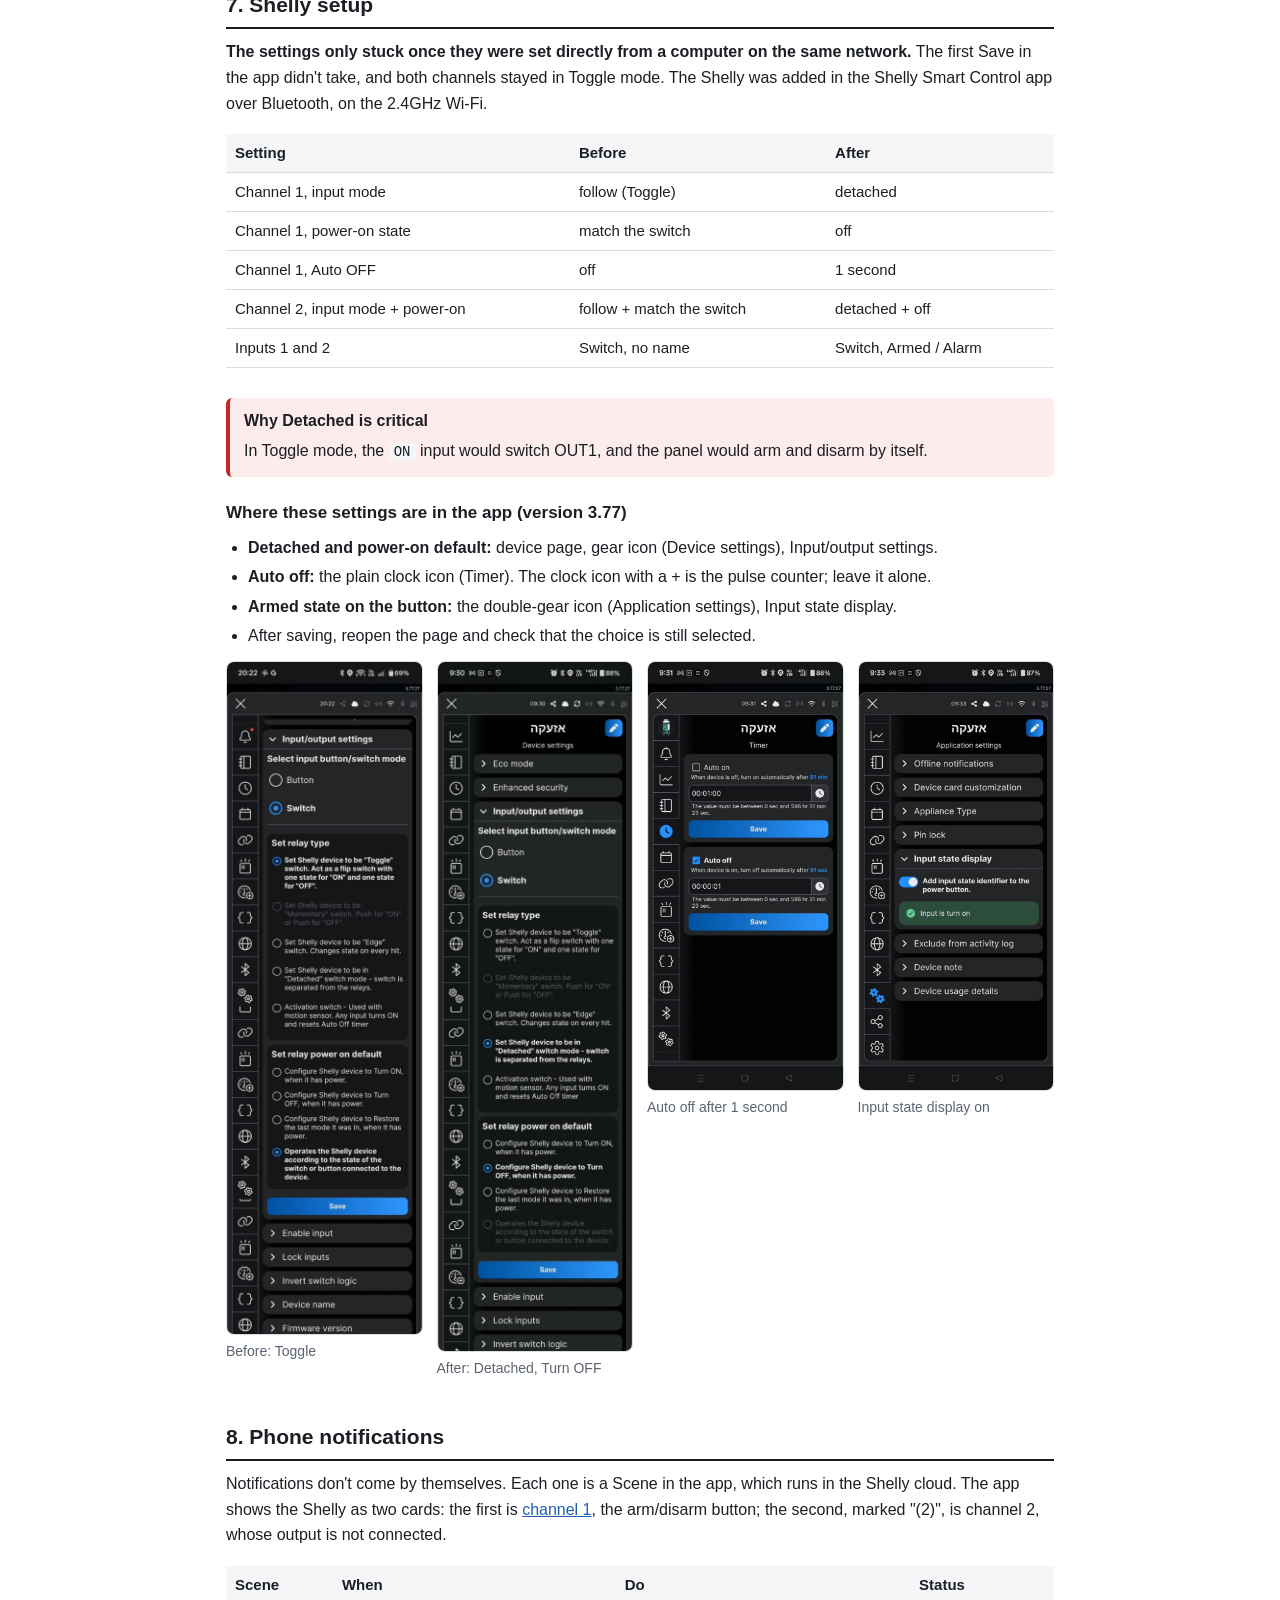
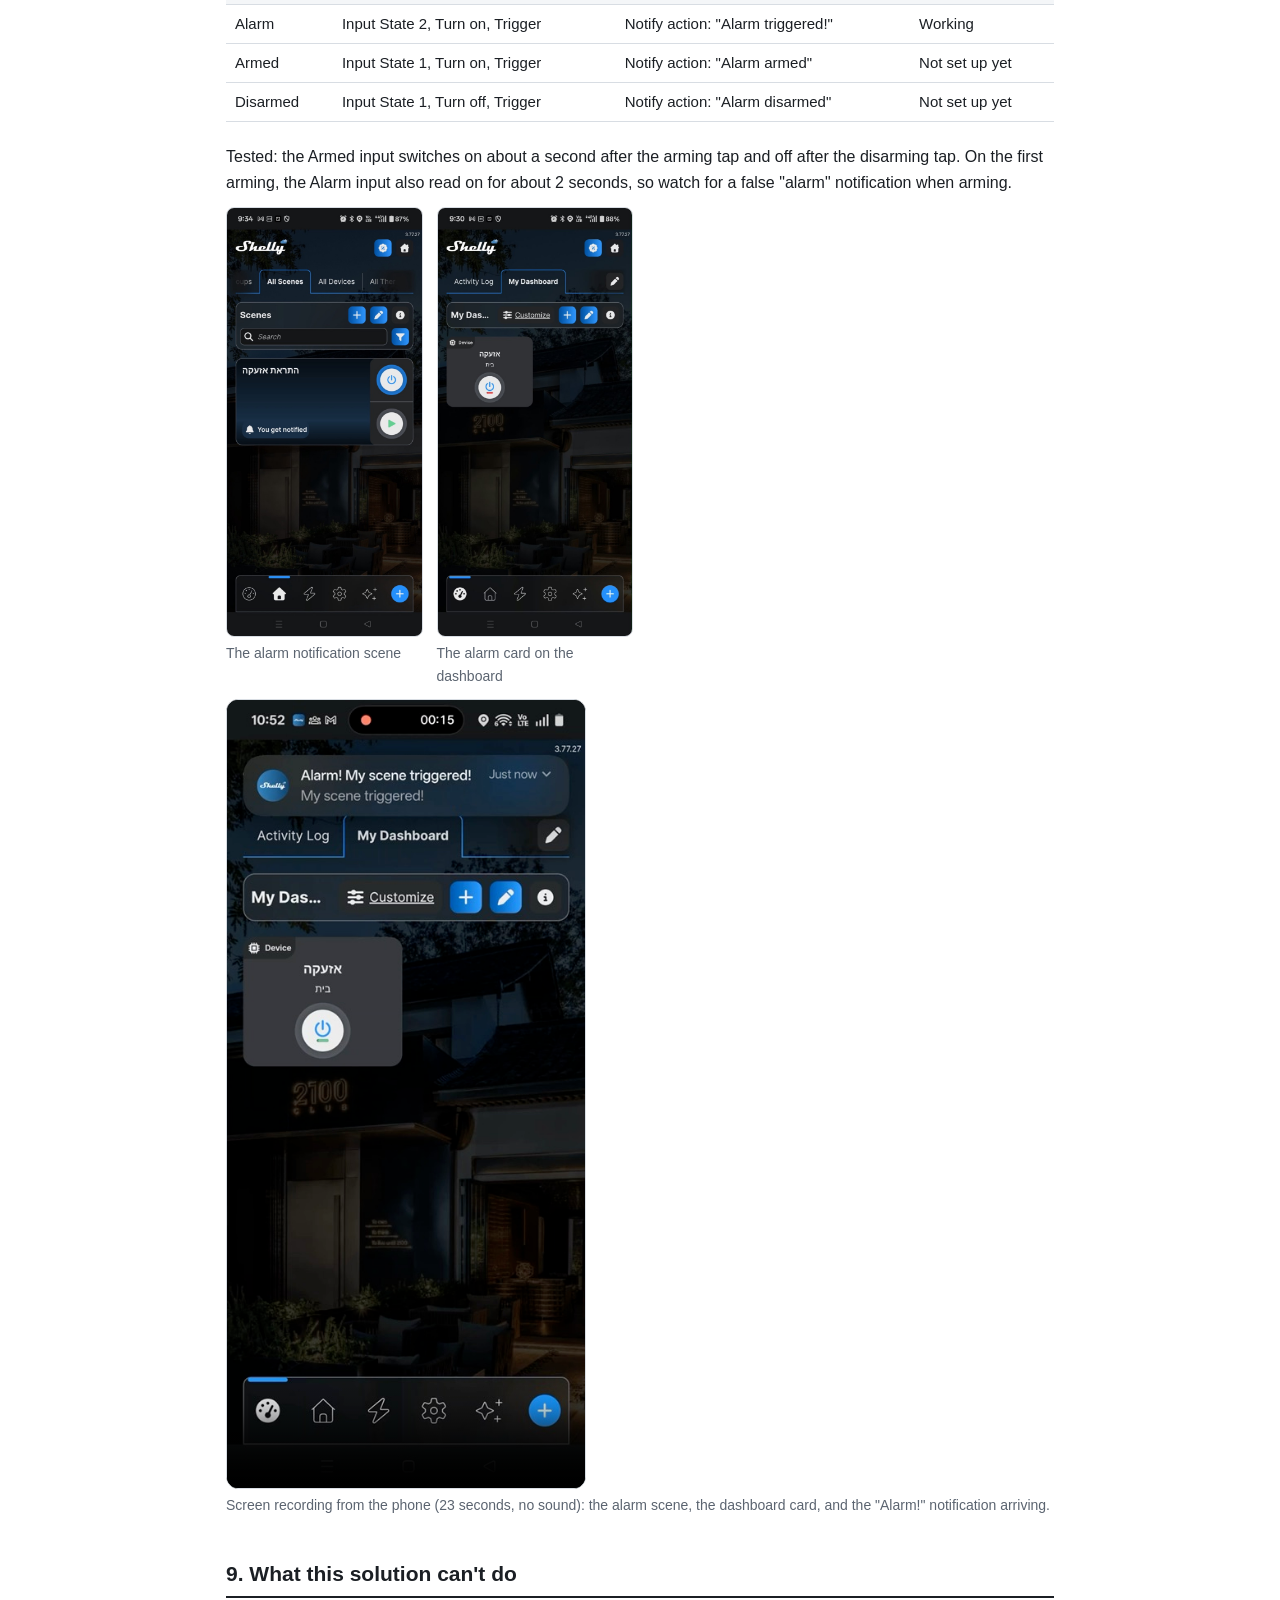
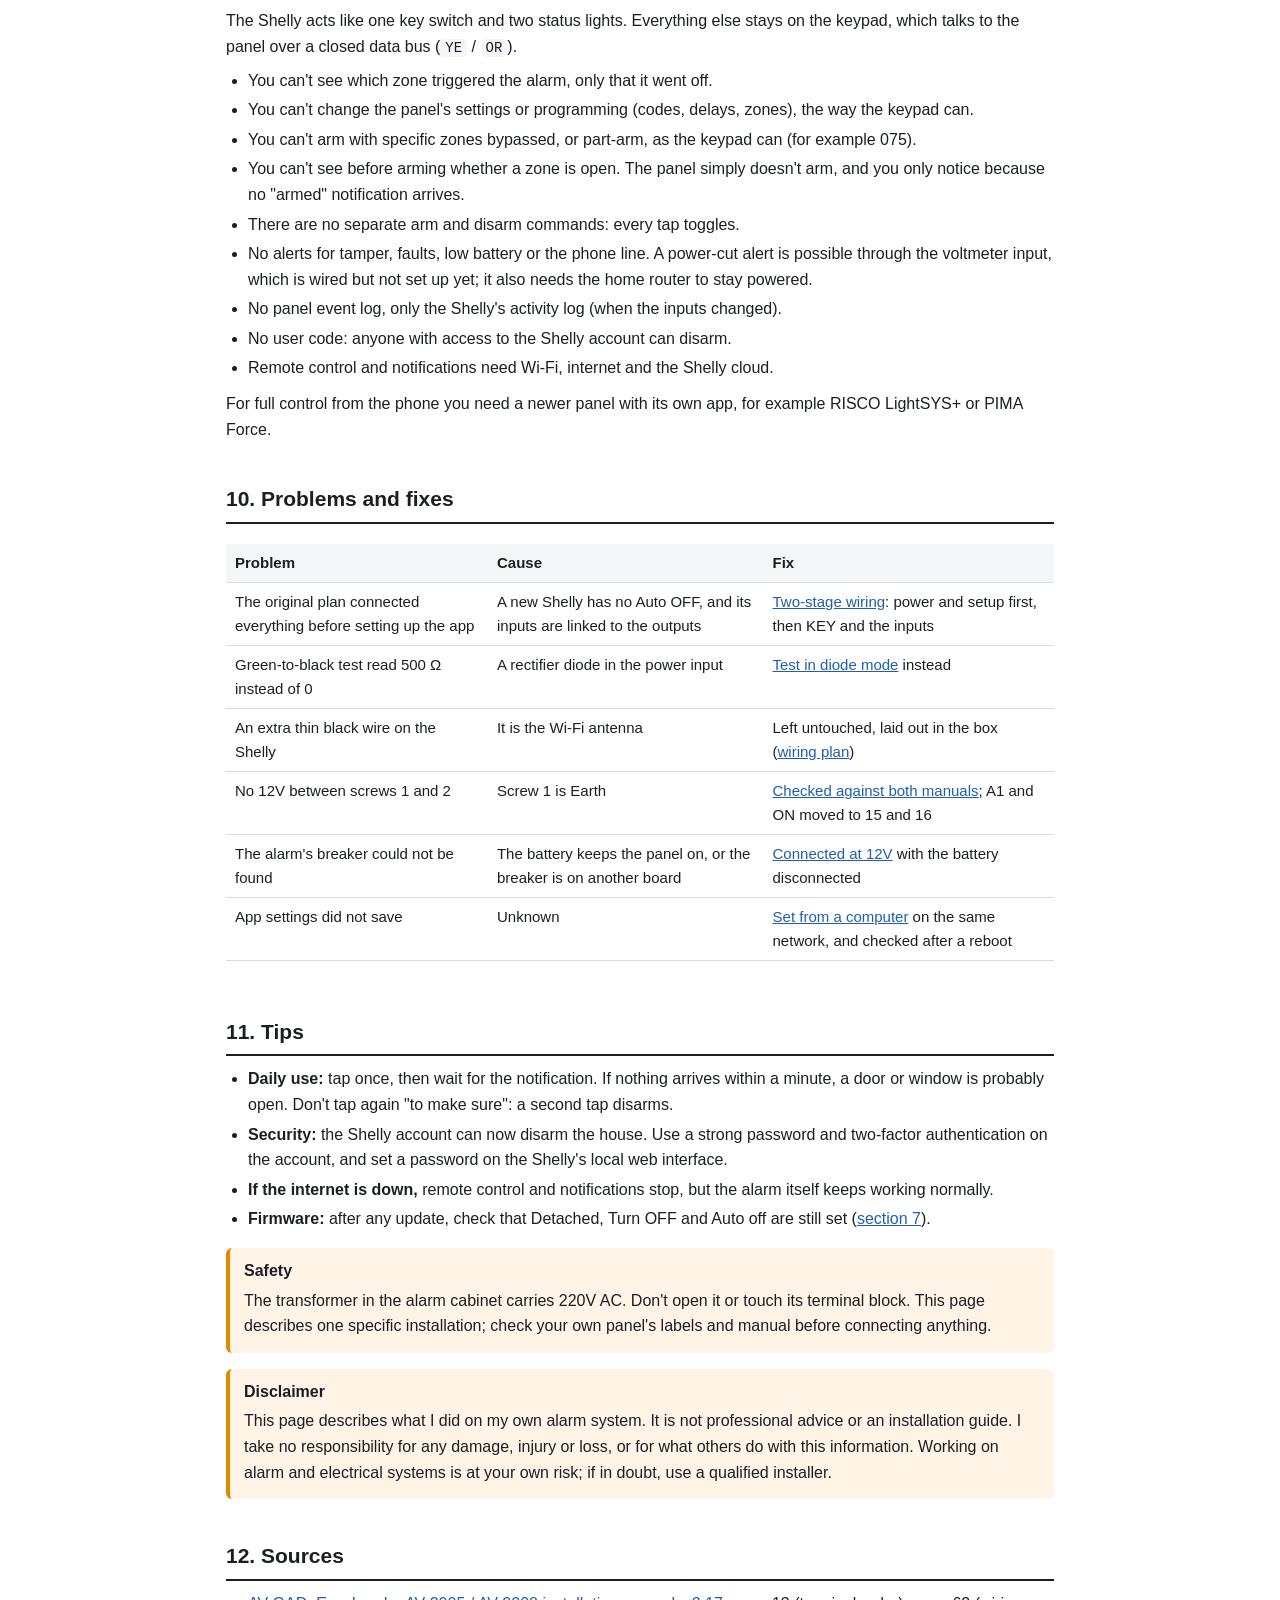
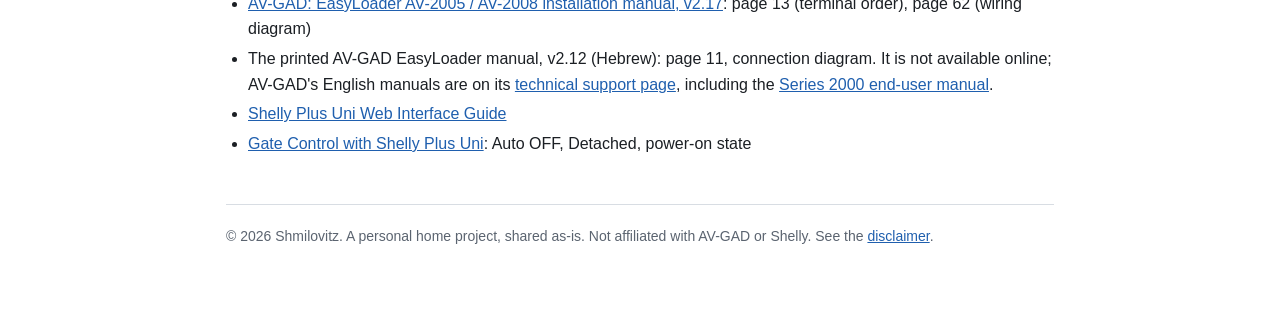
==== commit e70fd068: "Use the full-resolution tool photos Co-Authored-By: Claude Opus 5.5 <noreply@anthropic.com>" ====
--- a/en.html
+++ b/en.html
@@ -94,10 +94,10 @@
   <tr><td>Flashlight and cable ties</td><td>Reading the labels on the board; strain relief in the box</td></tr>
 </table></div>
 <div class="gallery tools">
-  <figure><img src="images/19-tool-soldering-station.jpg" alt="Soldering station with helping-hand clips and a reel of solder" loading="lazy"><figcaption>Soldering station with helping-hand clips</figcaption></figure>
-  <figure><img src="images/21-tool-multimeter.jpg" alt="ANENG 681 multimeter with test leads" loading="lazy"><figcaption>Multimeter</figcaption></figure>
-  <figure><img src="images/20-tool-screwdrivers-and-stripper.jpg?v=2" alt="Precision screwdriver set and a wire stripper" loading="lazy"><figcaption>Screwdriver set and wire stripper</figcaption></figure>
-  <figure><img src="images/22-tool-scissors-and-knife.jpg?v=2" alt="Electrician's scissors and a utility knife" loading="lazy"><figcaption>Electrician's scissors and utility knife</figcaption></figure>
+  <figure><img src="images/19-tool-soldering-station.jpg?v=3" alt="Soldering station with helping-hand clips and a reel of solder" loading="lazy"><figcaption>Soldering station with helping-hand clips</figcaption></figure>
+  <figure><img src="images/21-tool-multimeter.jpg?v=3" alt="ANENG 681 multimeter with test leads" loading="lazy"><figcaption>Multimeter</figcaption></figure>
+  <figure><img src="images/20-tool-screwdrivers-and-stripper.jpg?v=3" alt="Precision screwdriver set and a wire stripper" loading="lazy"><figcaption>Screwdriver set and wire stripper</figcaption></figure>
+  <figure><img src="images/22-tool-scissors-and-knife.jpg?v=3" alt="Electrician's scissors and a utility knife" loading="lazy"><figcaption>Electrician's scissors and utility knife</figcaption></figure>
 </div>
 
 <h2 id="wiring">3. Wiring plan</h2>
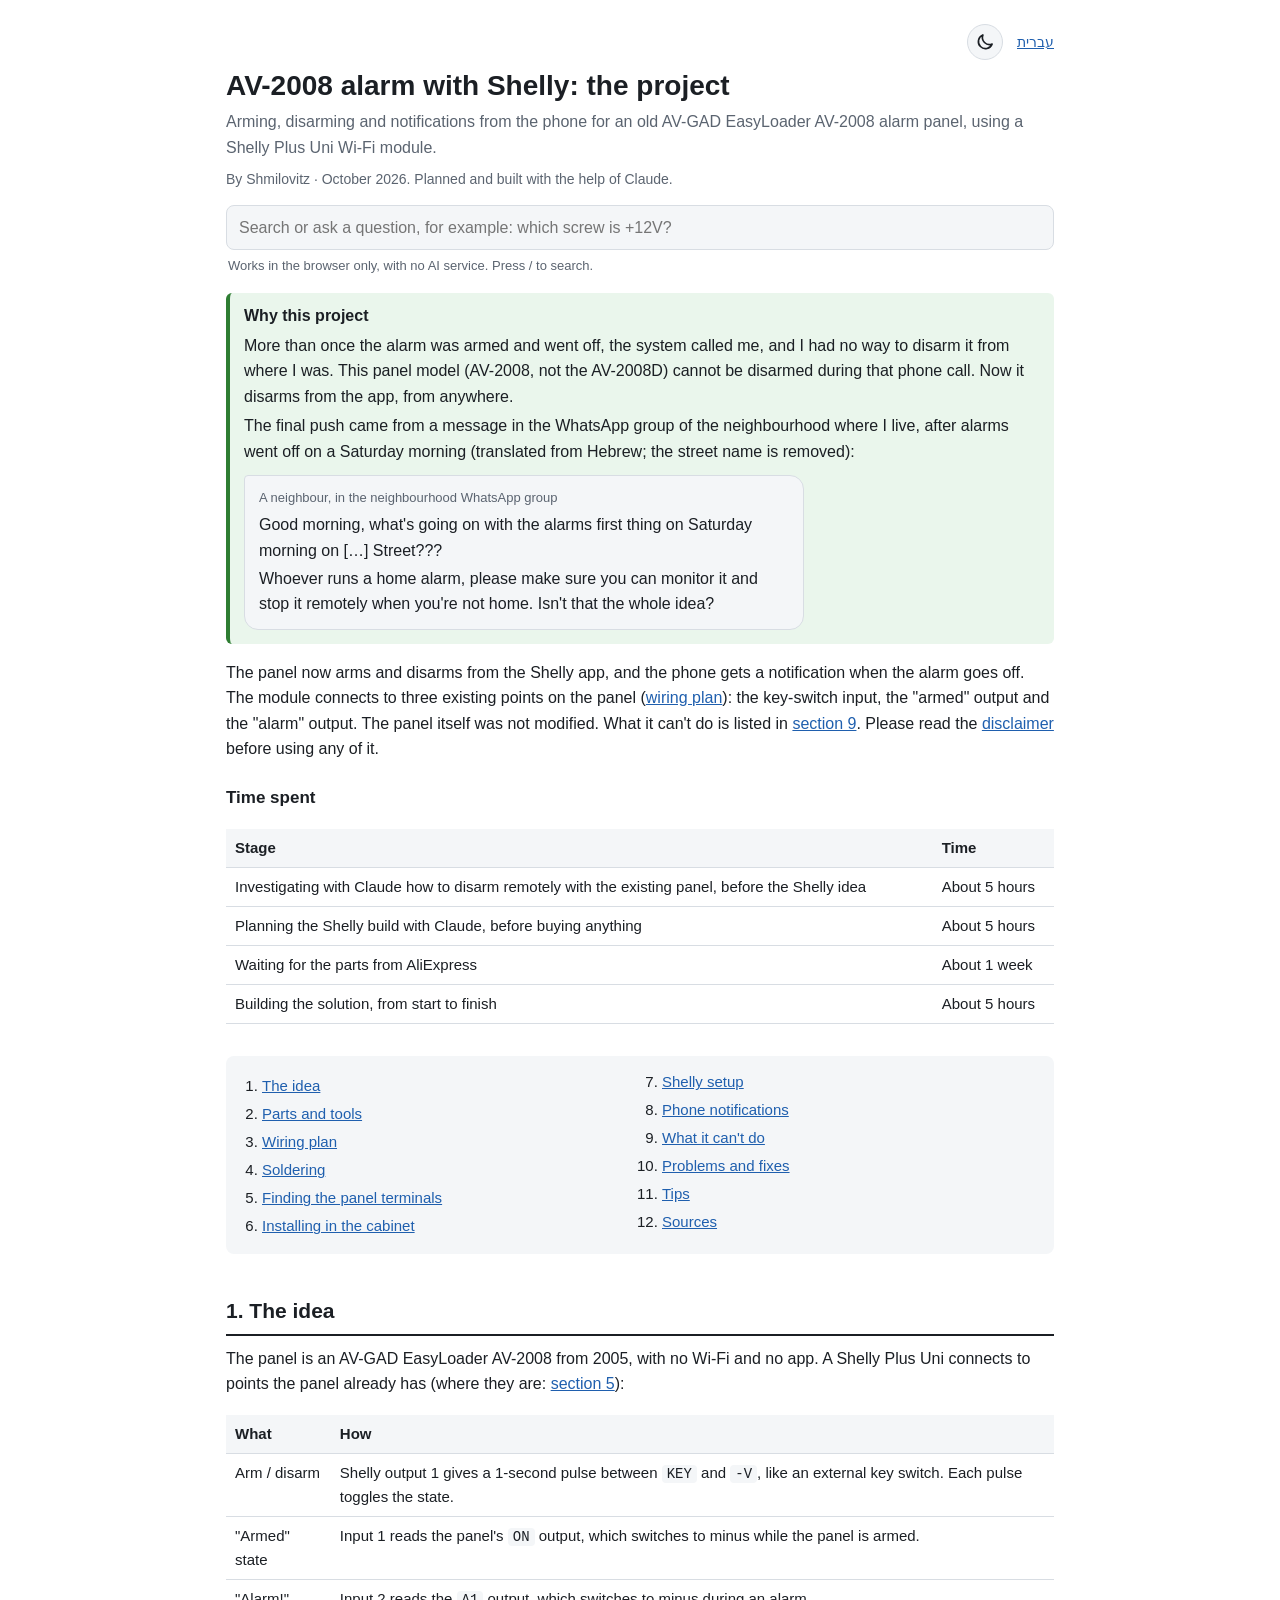
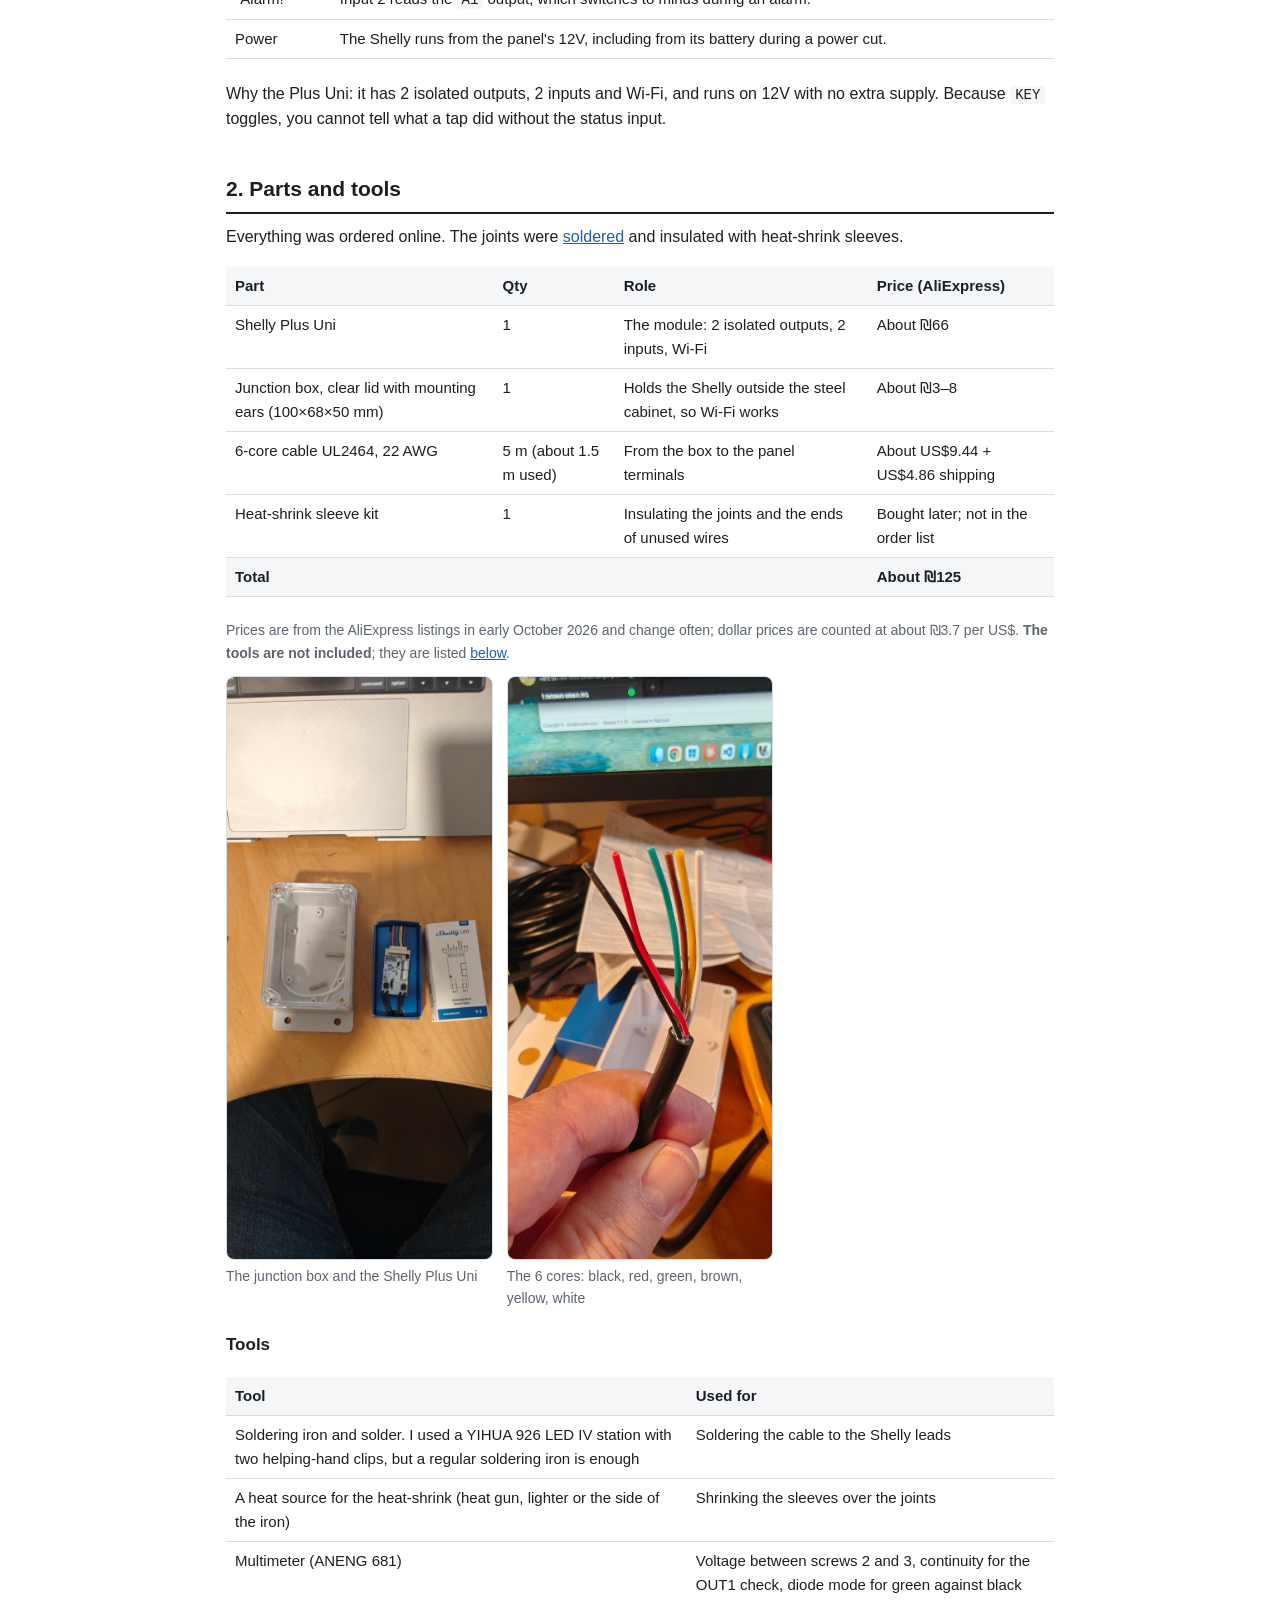
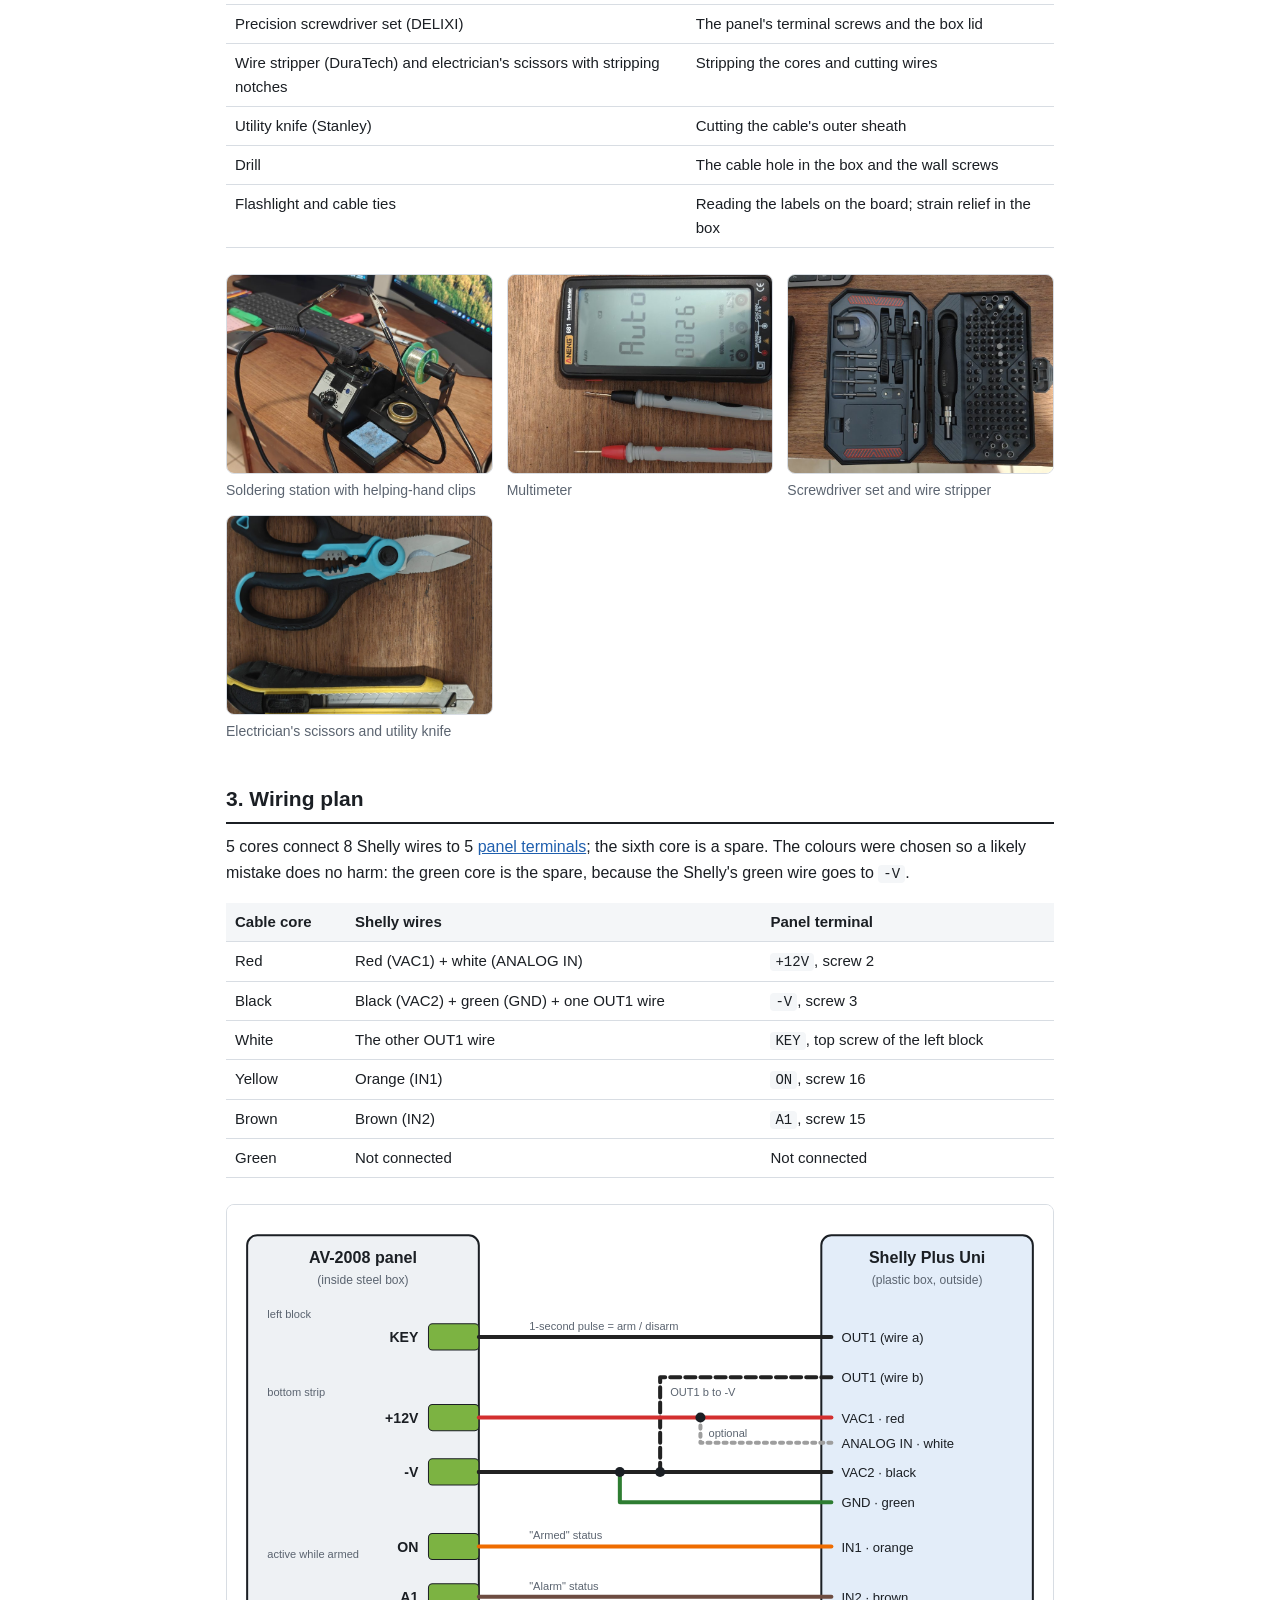
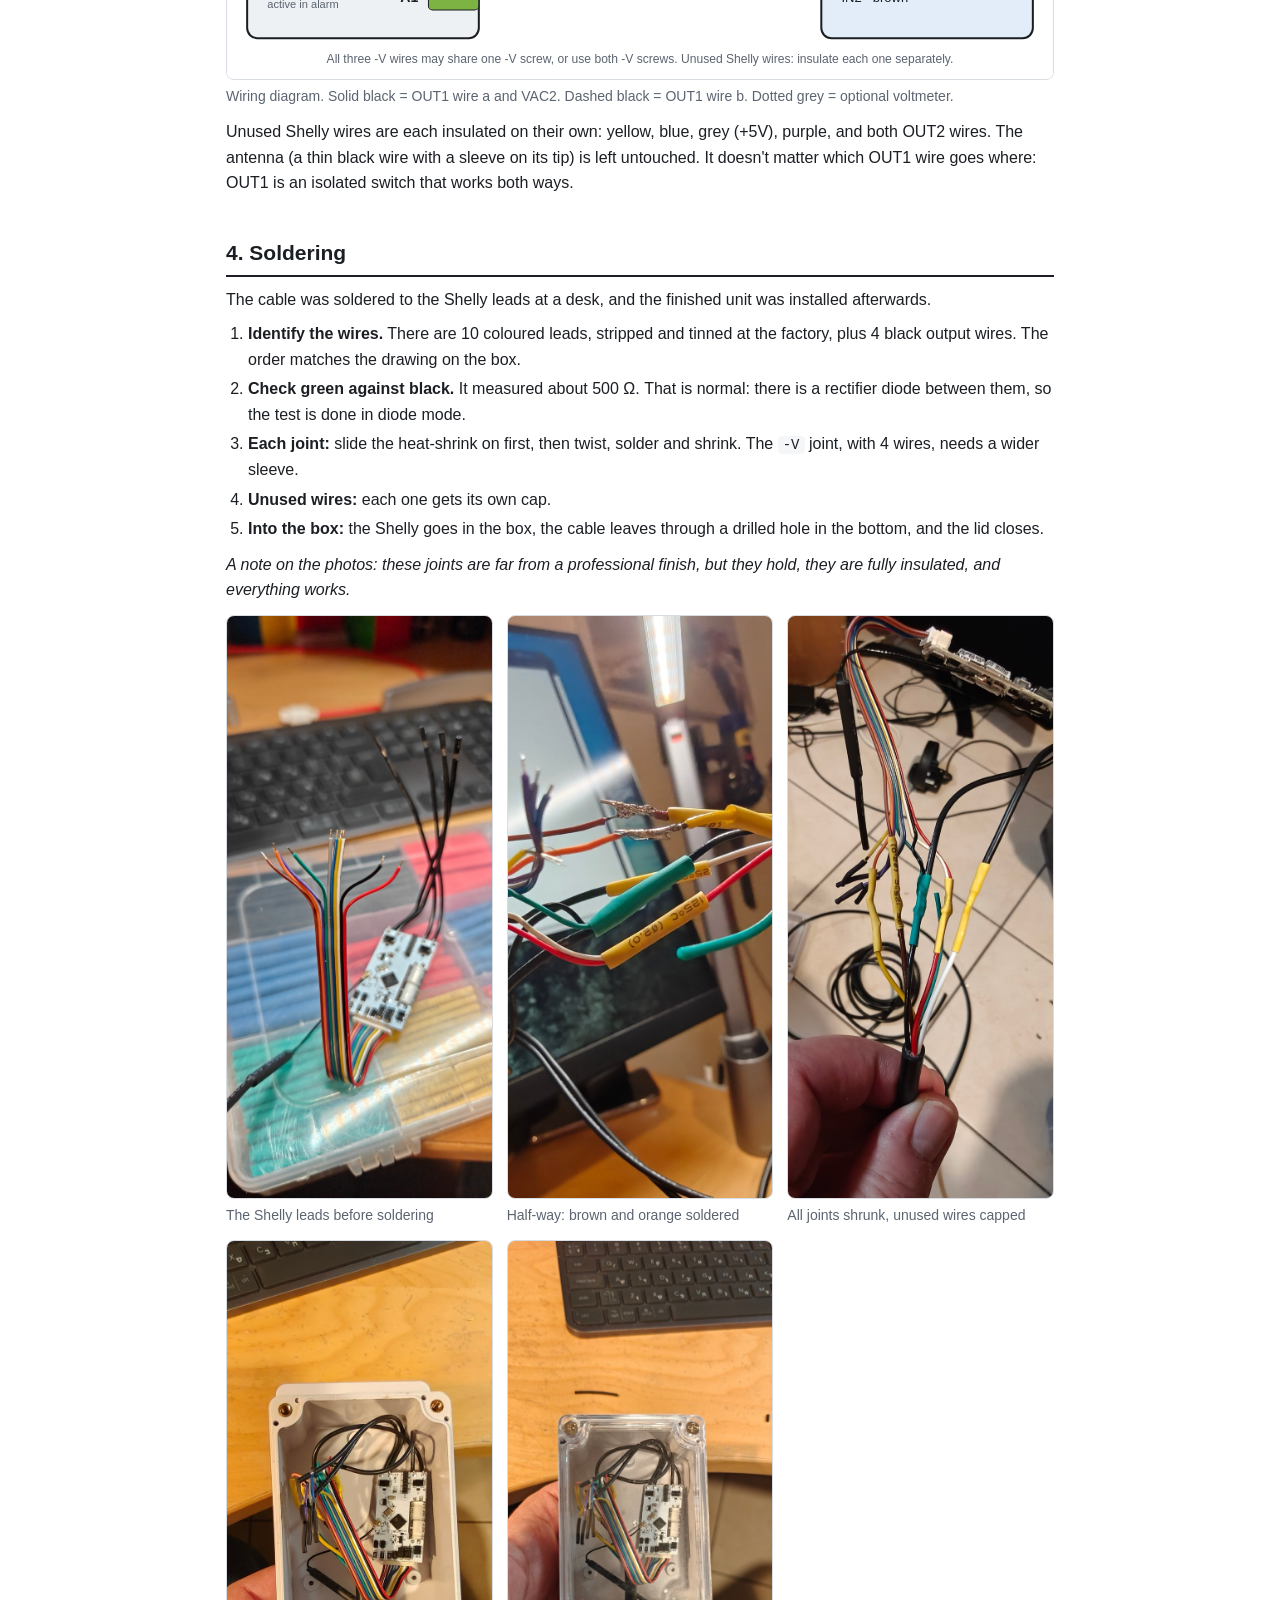
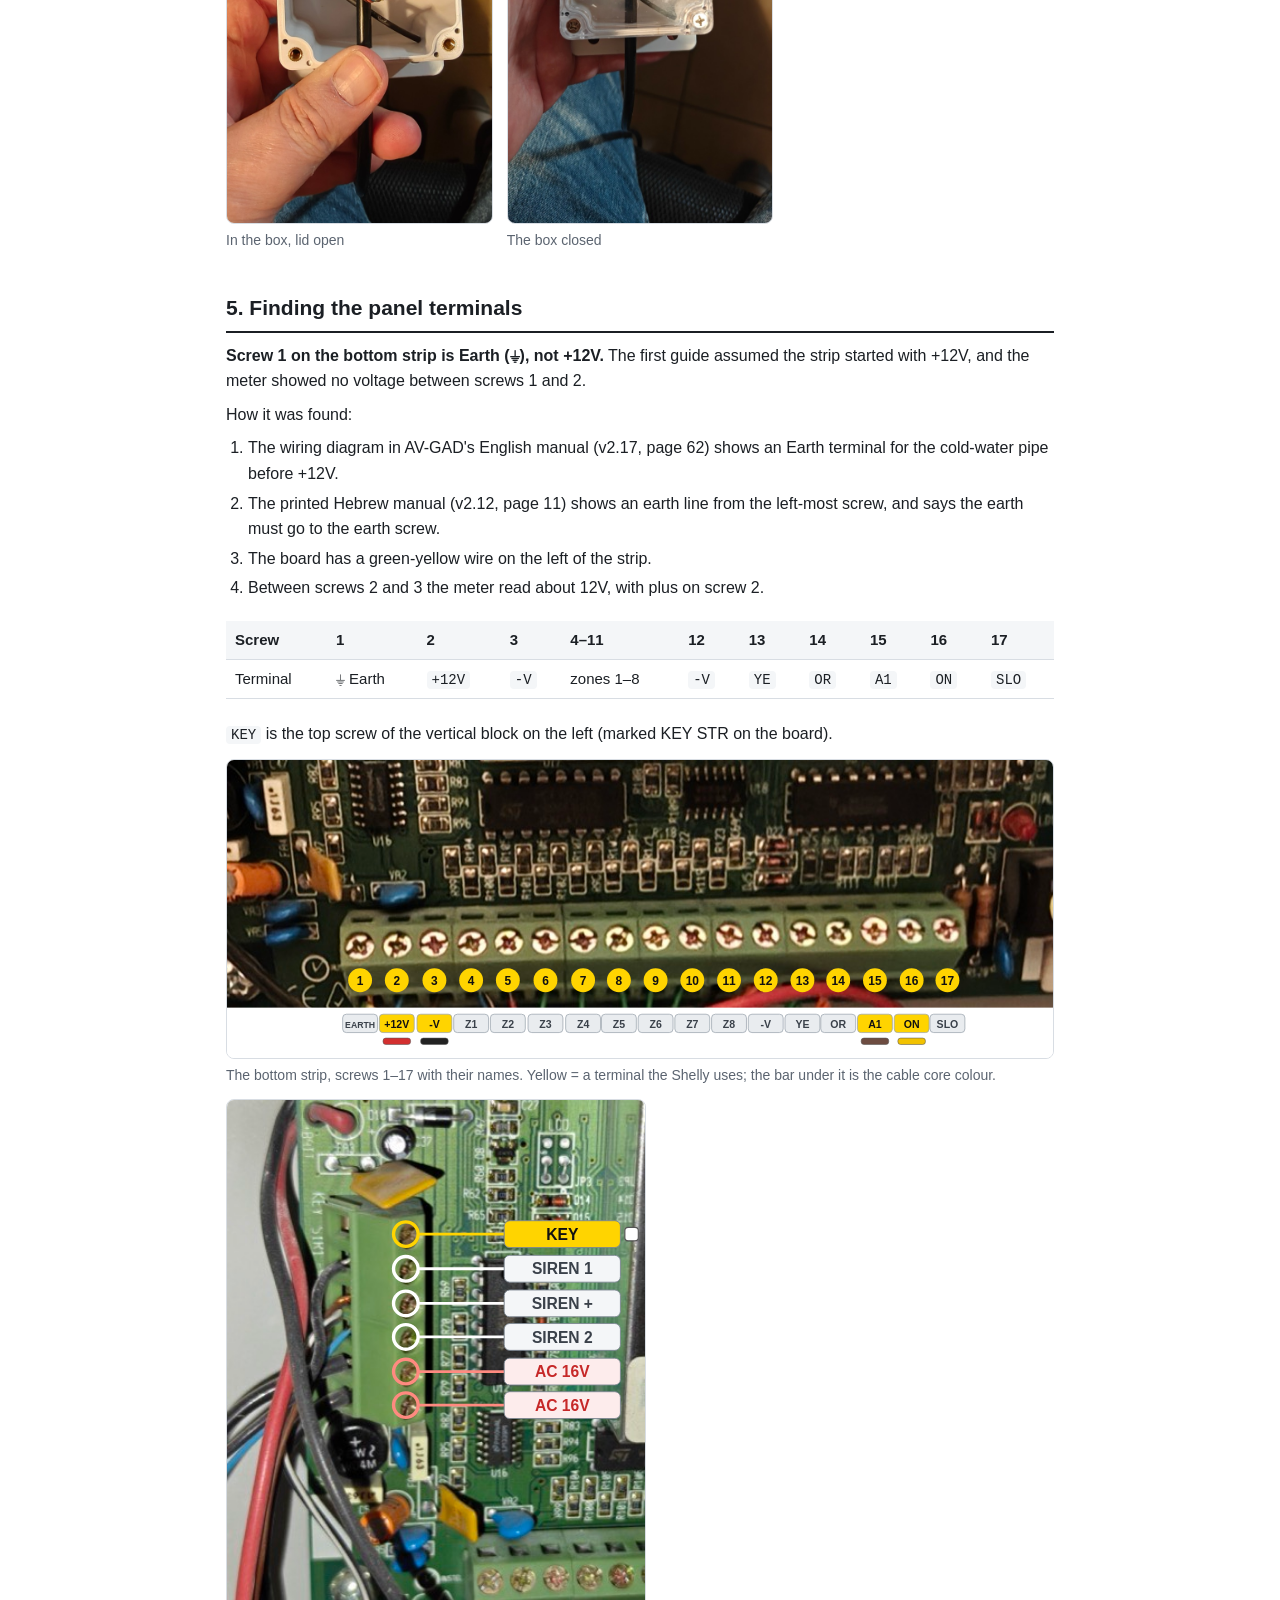
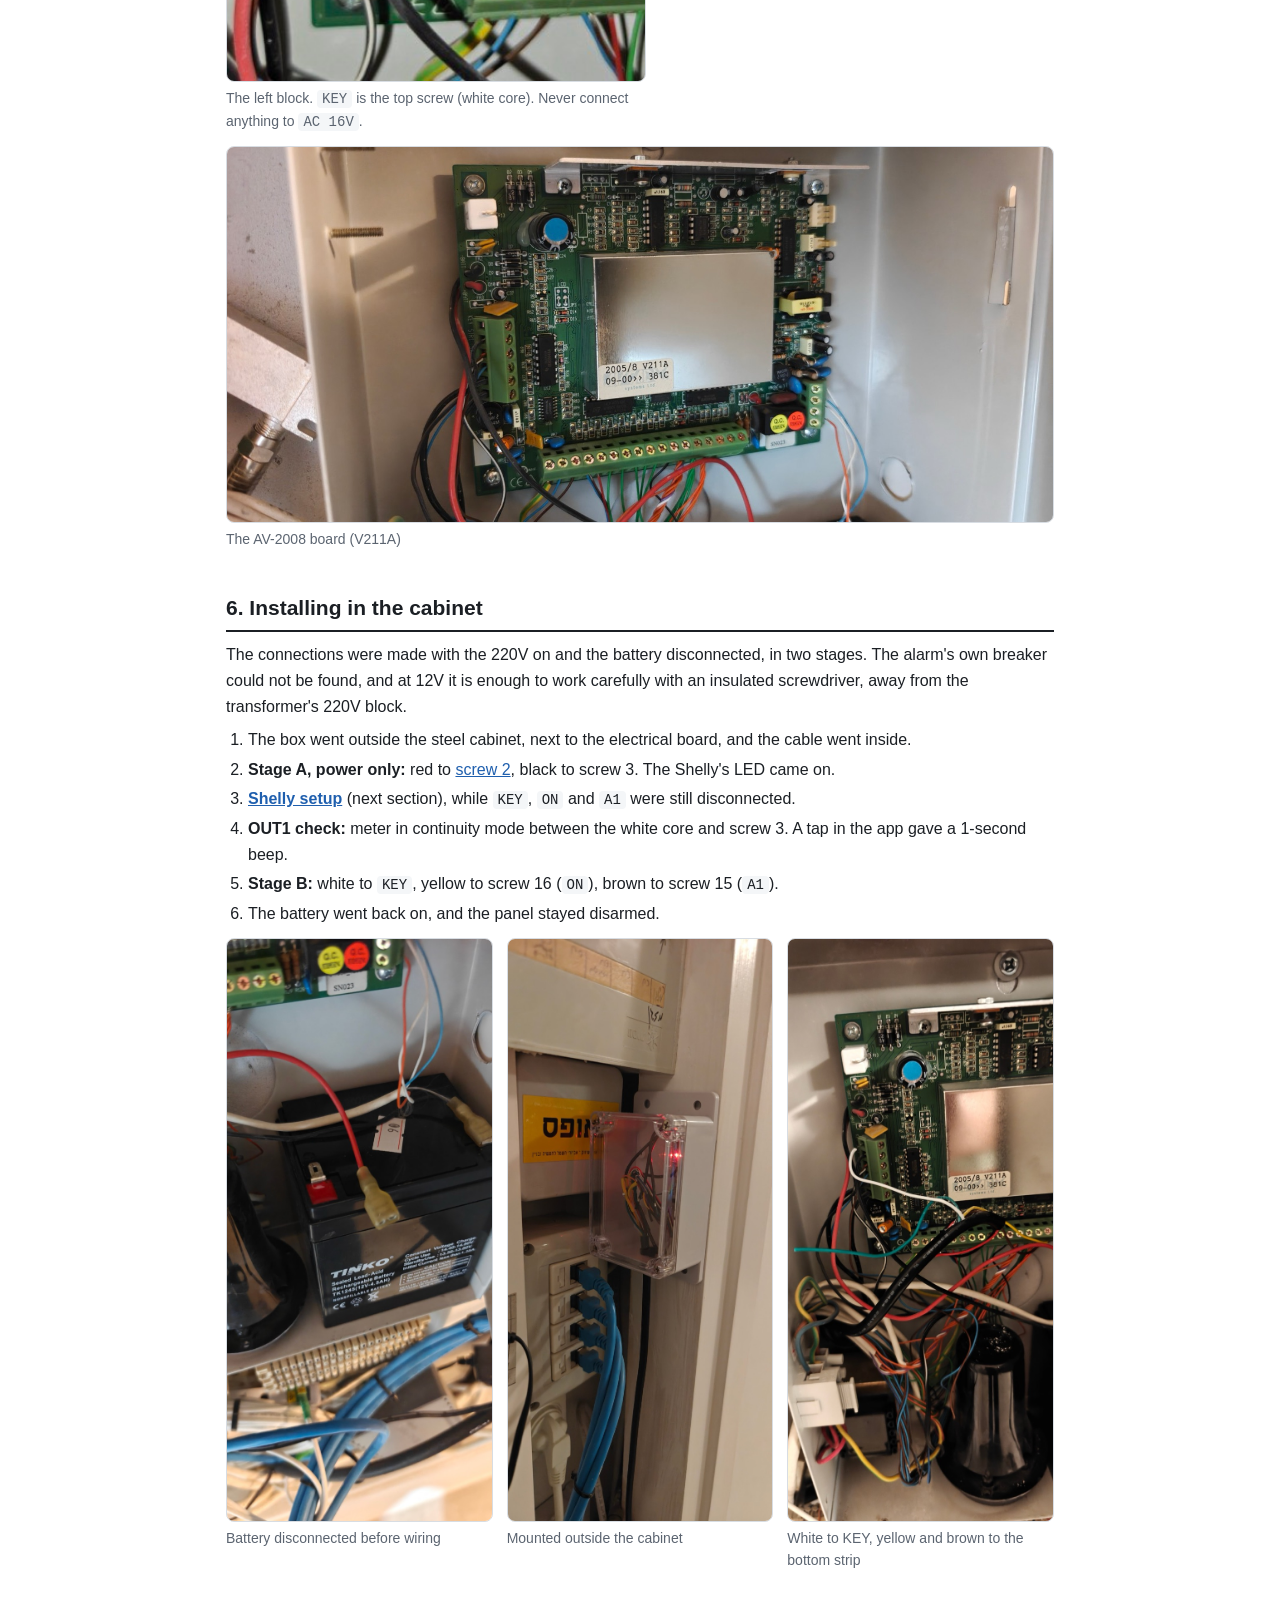
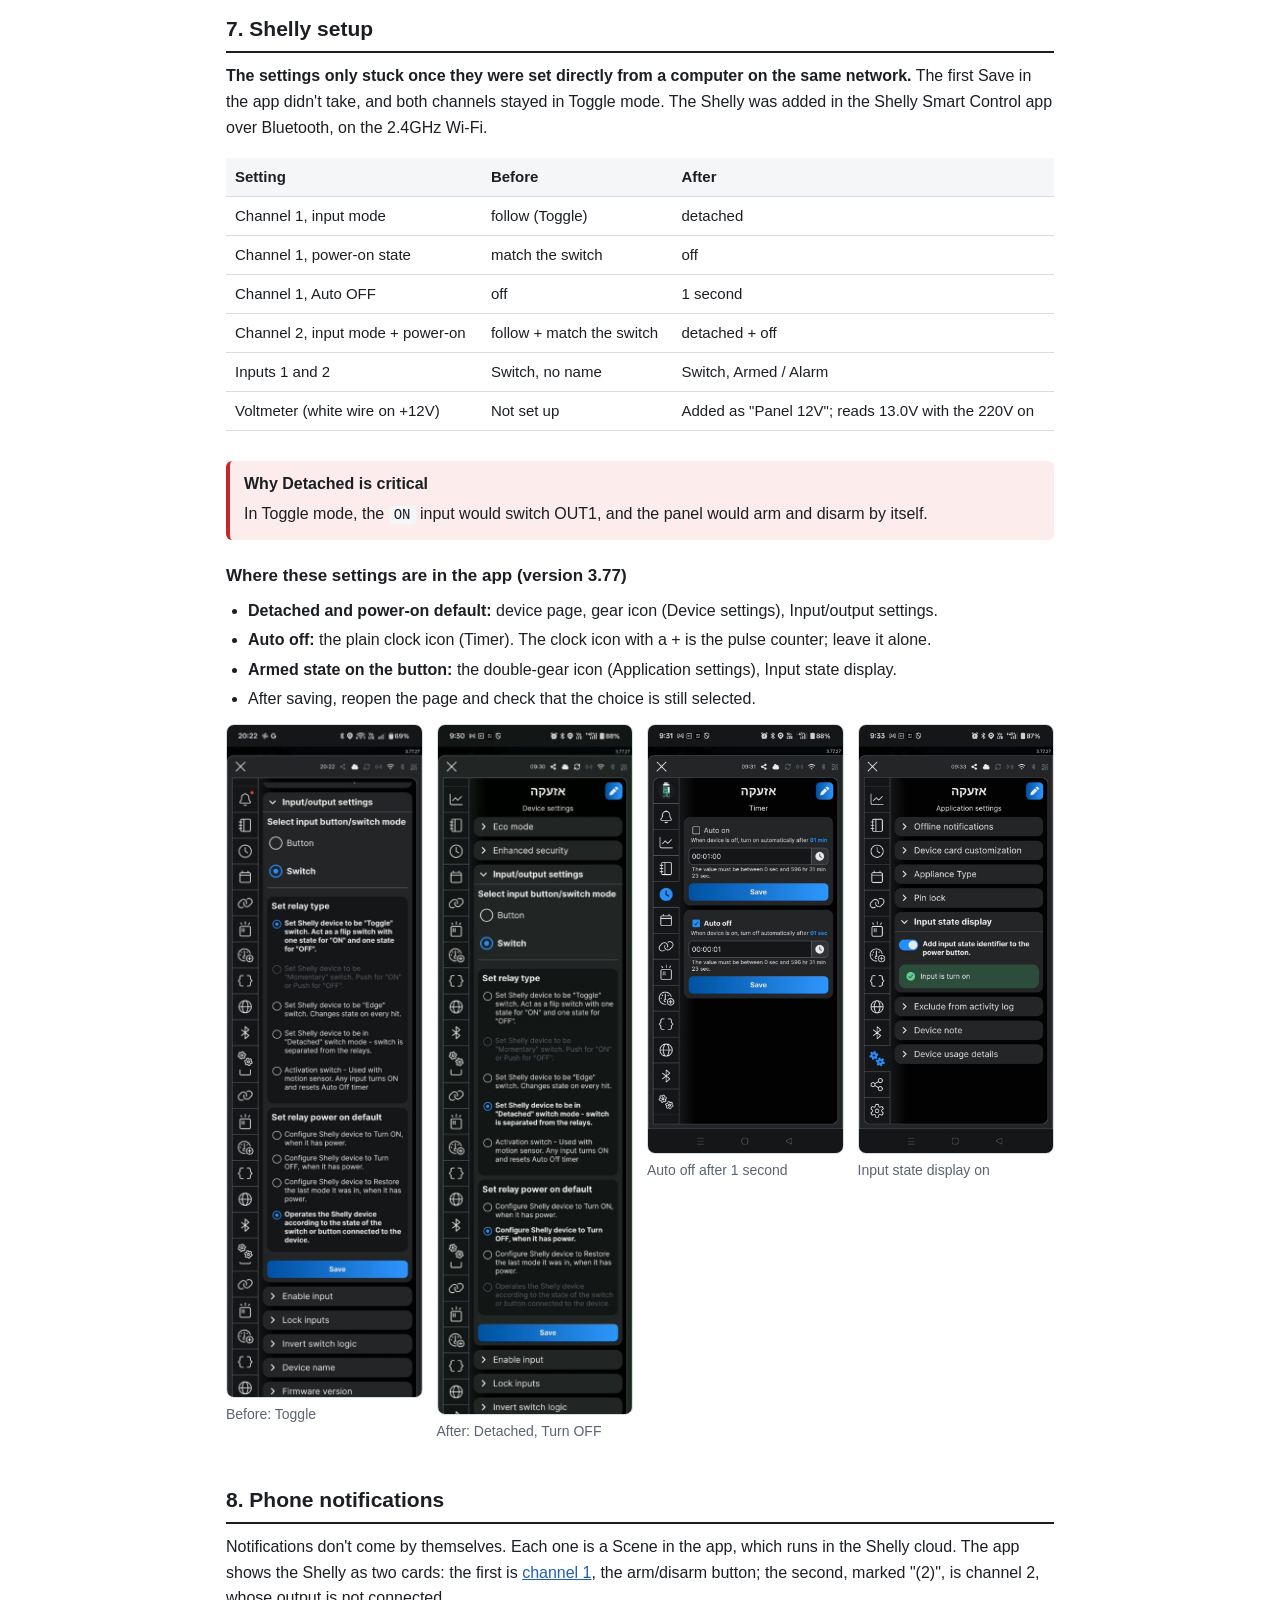
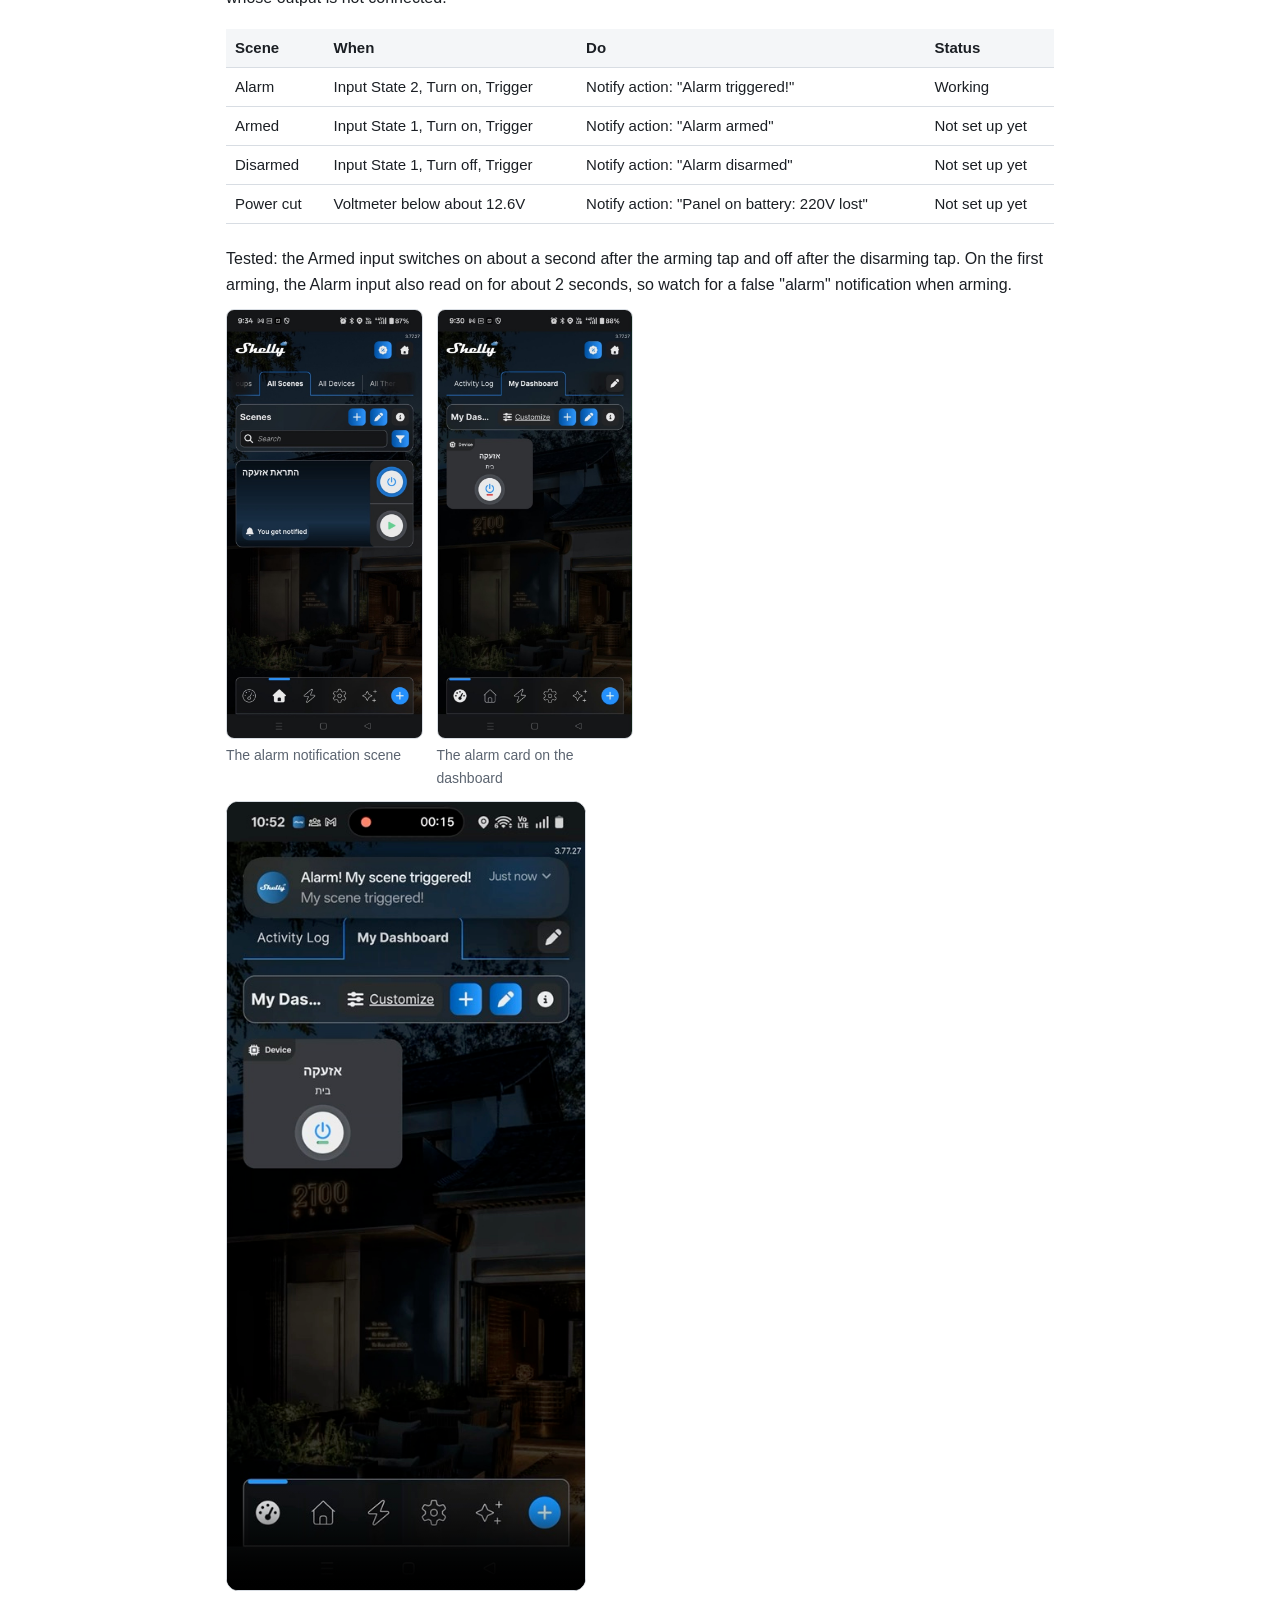
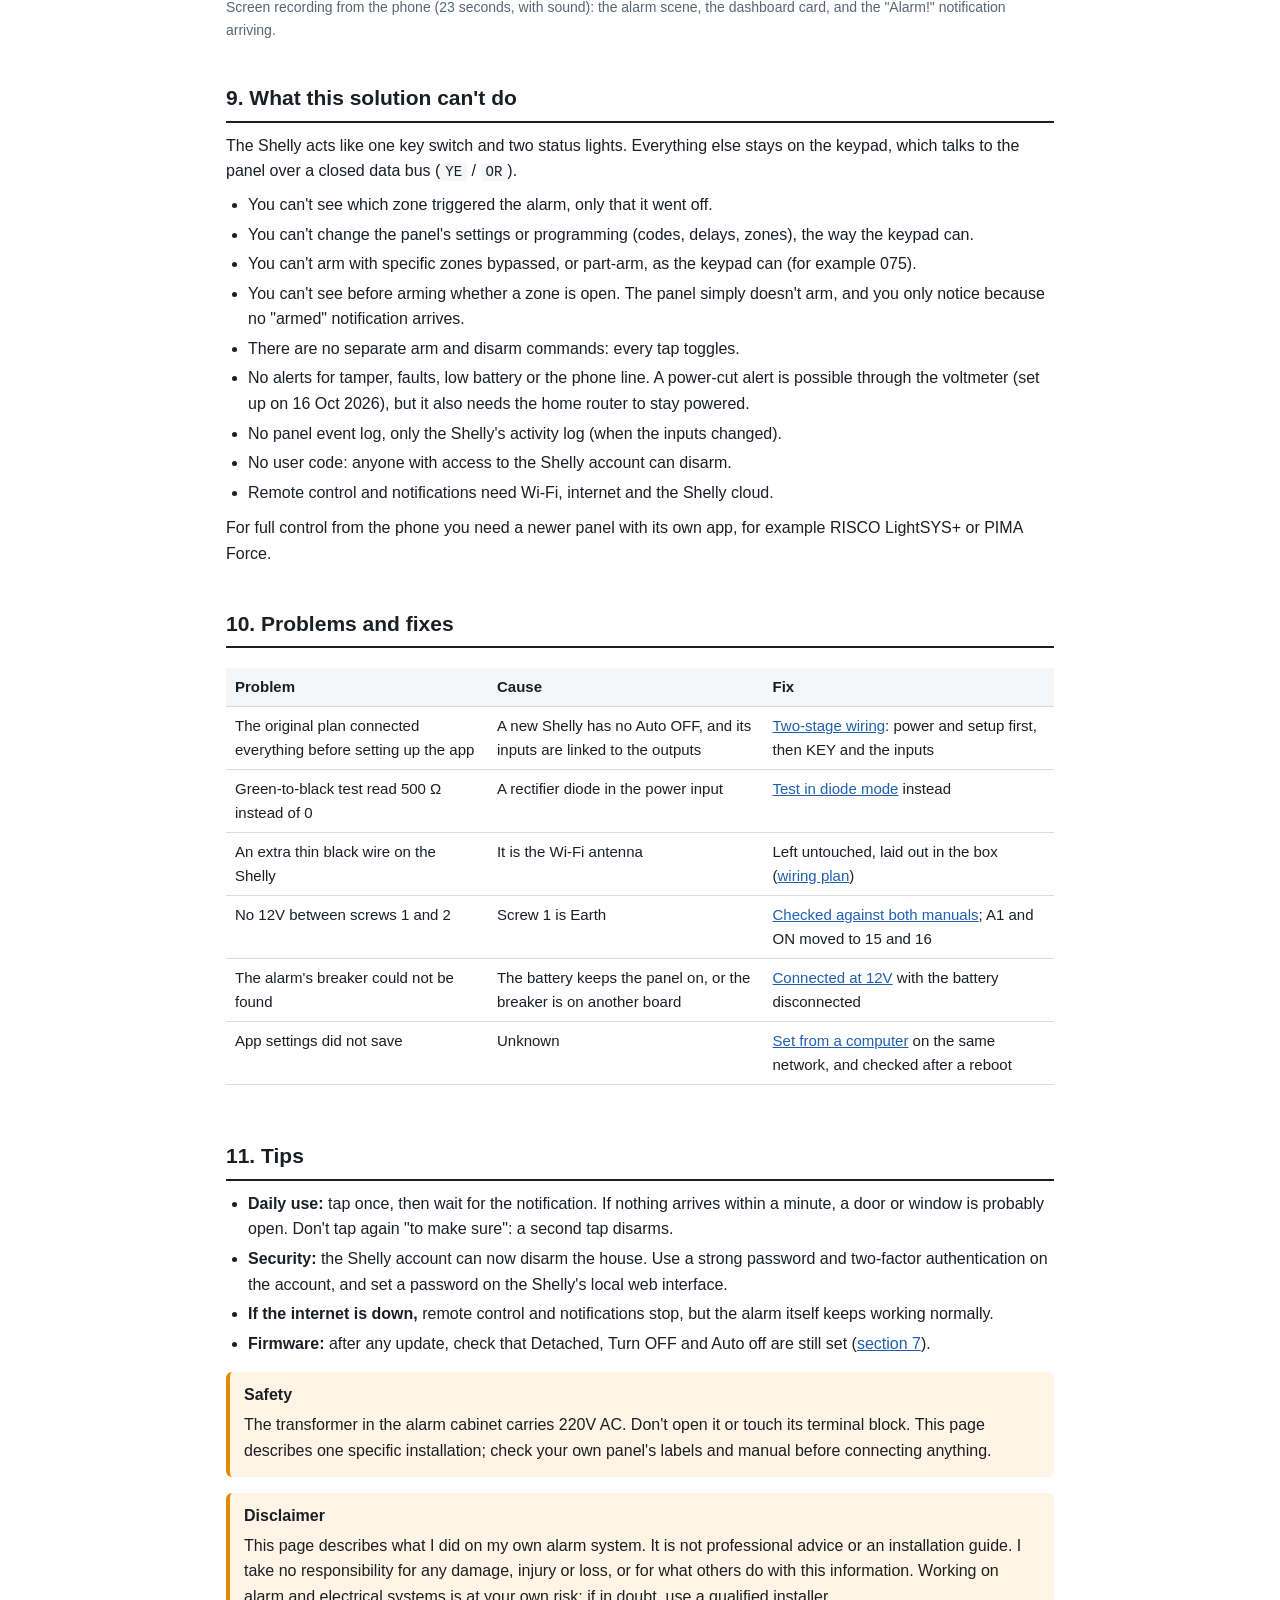
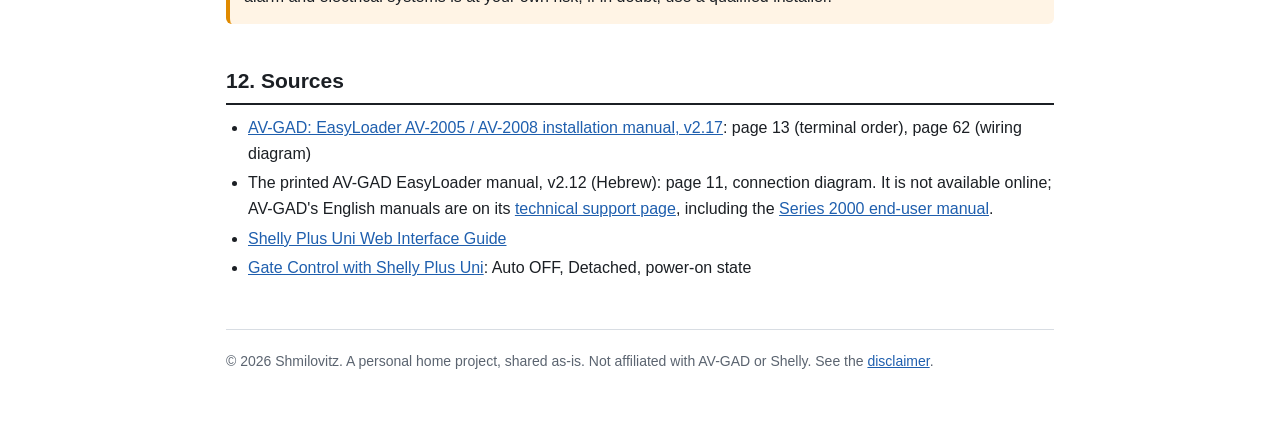
==== commit 27a4f322: "Keep the video's sound; voltmeter set up; a regular soldering iron is enough Co-Authored-By: Claude " ====
--- a/en.html
+++ b/en.html
@@ -84,7 +84,7 @@
 <h3 id="tools">Tools</h3>
 <div class="scroll"><table>
   <tr><th>Tool</th><th>Used for</th></tr>
-  <tr><td>Soldering station (YIHUA 926 LED IV) with two helping-hand clips, lead-free solder and a tip cleaner</td><td>Soldering the cable to the Shelly leads</td></tr>
+  <tr><td>Soldering iron and solder. I used a YIHUA 926 LED IV station with two helping-hand clips, but a regular soldering iron is enough</td><td>Soldering the cable to the Shelly leads</td></tr>
   <tr><td>A heat source for the heat-shrink (heat gun, lighter or the side of the iron)</td><td>Shrinking the sleeves over the joints</td></tr>
   <tr><td>Multimeter (ANENG 681)</td><td>Voltage between screws 2 and 3, continuity for the OUT1 check, diode mode for green against black</td></tr>
   <tr><td>Precision screwdriver set (DELIXI)</td><td>The panel's terminal screws and the box lid</td></tr>
@@ -243,6 +243,7 @@
   <tr><td>Channel 1, Auto OFF</td><td>off</td><td>1 second</td></tr>
   <tr><td>Channel 2, input mode + power-on</td><td>follow + match the switch</td><td>detached + off</td></tr>
   <tr><td>Inputs 1 and 2</td><td>Switch, no name</td><td>Switch, Armed / Alarm</td></tr>
+  <tr><td>Voltmeter (white wire on +12V)</td><td>Not set up</td><td>Added as "Panel 12V"; reads 13.0V with the 220V on</td></tr>
 </table></div>
 <div class="callout danger"><strong>Why Detached is critical</strong><p>In Toggle mode, the <code>ON</code> input would switch OUT1, and the panel would arm and disarm by itself.</p></div>
 <h3>Where these settings are in the app (version 3.77)</h3>
@@ -266,13 +267,14 @@
   <tr><td>Alarm</td><td>Input State 2, Turn on, Trigger</td><td>Notify action: "Alarm triggered!"</td><td>Working</td></tr>
   <tr><td>Armed</td><td>Input State 1, Turn on, Trigger</td><td>Notify action: "Alarm armed"</td><td>Not set up yet</td></tr>
   <tr><td>Disarmed</td><td>Input State 1, Turn off, Trigger</td><td>Notify action: "Alarm disarmed"</td><td>Not set up yet</td></tr>
+  <tr><td>Power cut</td><td>Voltmeter below about 12.6V</td><td>Notify action: "Panel on battery: 220V lost"</td><td>Not set up yet</td></tr>
 </table></div>
 <p>Tested: the Armed input switches on about a second after the arming tap and off after the disarming tap. On the first arming, the Alarm input also read on for about 2 seconds, so watch for a false "alarm" notification when arming.</p>
 <div class="gallery phones">
   <figure><img src="images/17-app-scenes.jpg" alt="The scenes list with the alarm notification scene" loading="lazy"><figcaption>The alarm notification scene</figcaption></figure>
   <figure><img src="images/18-app-dashboard.jpg" alt="The alarm card on the app dashboard" loading="lazy"><figcaption>The alarm card on the dashboard</figcaption></figure>
 </div>
-<figure class="video"><video controls muted playsinline preload="metadata" poster="video/alarm-demo-poster.jpg" aria-label="Screen recording of the alarm notification in the Shelly app"><source src="video/alarm-demo.mp4" type="video/mp4"></video><figcaption>Screen recording from the phone (23 seconds, no sound): the alarm scene, the dashboard card, and the "Alarm!" notification arriving.</figcaption></figure>
+<figure class="video"><video controls playsinline preload="metadata" poster="video/alarm-demo-poster.jpg" aria-label="Screen recording of the alarm notification in the Shelly app"><source src="video/alarm-demo.mp4?v=2" type="video/mp4"></video><figcaption>Screen recording from the phone (23 seconds, with sound): the alarm scene, the dashboard card, and the "Alarm!" notification arriving.</figcaption></figure>
 
 <h2 id="limits">9. What this solution can't do</h2>
 <p>The Shelly acts like one key switch and two status lights. Everything else stays on the keypad, which talks to the panel over a closed data bus (<code>YE</code> / <code>OR</code>).</p>
@@ -282,7 +284,7 @@
   <li>You can't arm with specific zones bypassed, or part-arm, as the keypad can (for example 075).</li>
   <li>You can't see before arming whether a zone is open. The panel simply doesn't arm, and you only notice because no "armed" notification arrives.</li>
   <li>There are no separate arm and disarm commands: every tap toggles.</li>
-  <li>No alerts for tamper, faults, low battery or the phone line. A power-cut alert is possible through the voltmeter input, which is wired but not set up yet; it also needs the home router to stay powered.</li>
+  <li>No alerts for tamper, faults, low battery or the phone line. A power-cut alert is possible through the voltmeter (set up on 16 Oct 2026), but it also needs the home router to stay powered.</li>
   <li>No panel event log, only the Shelly's activity log (when the inputs changed).</li>
   <li>No user code: anyone with access to the Shelly account can disarm.</li>
   <li>Remote control and notifications need Wi-Fi, internet and the Shelly cloud.</li>
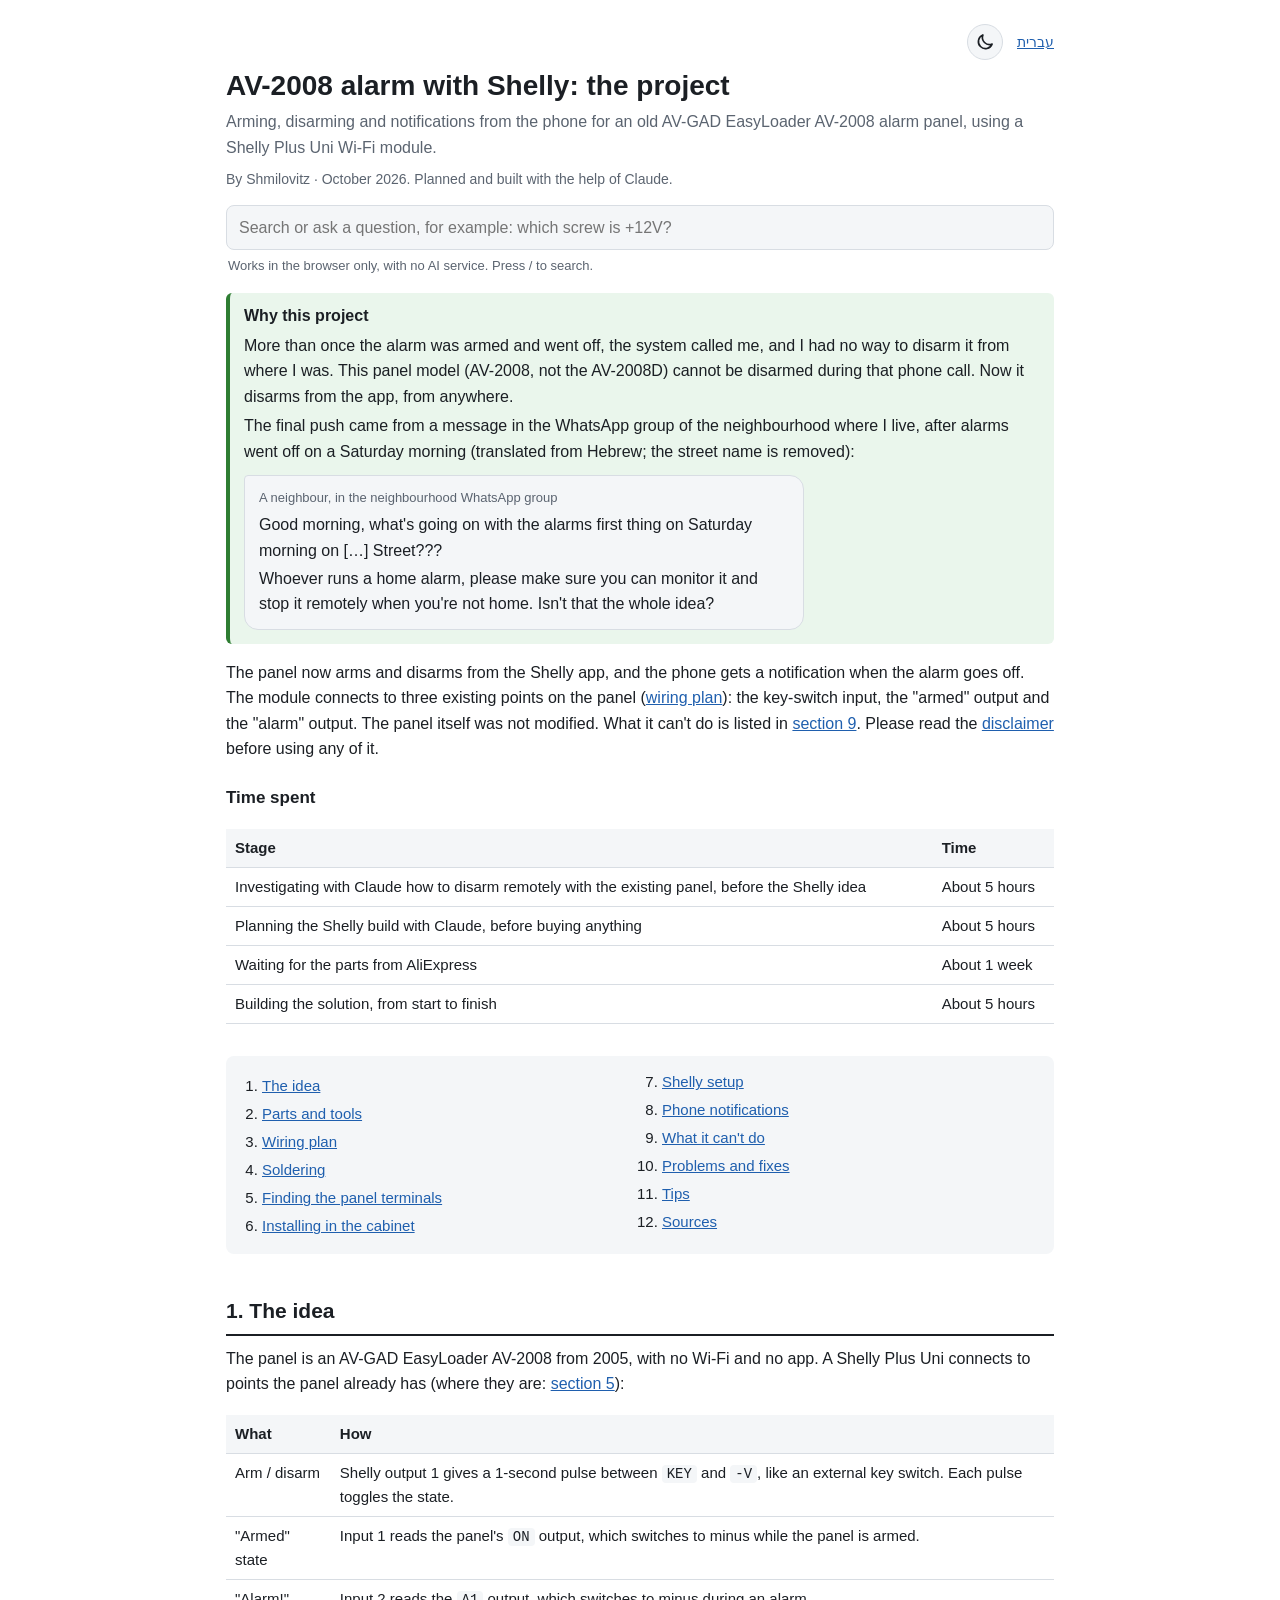
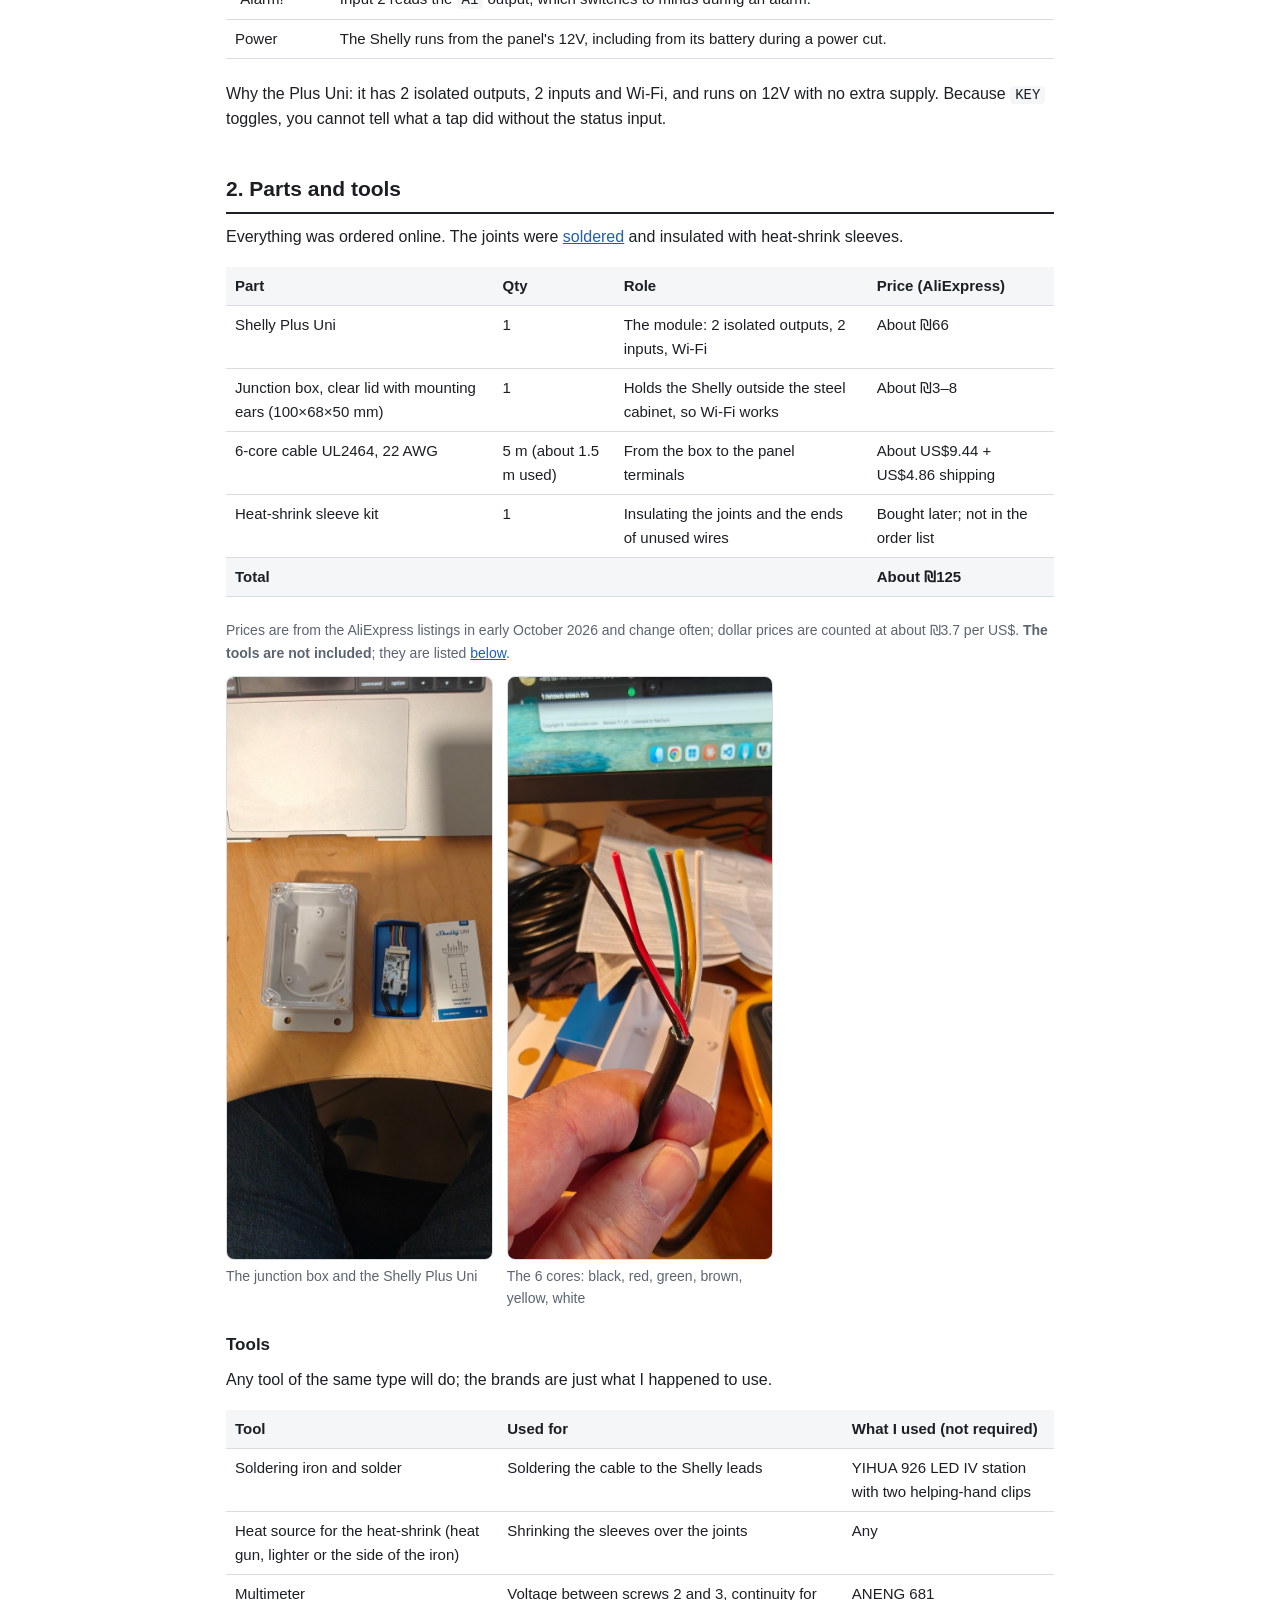
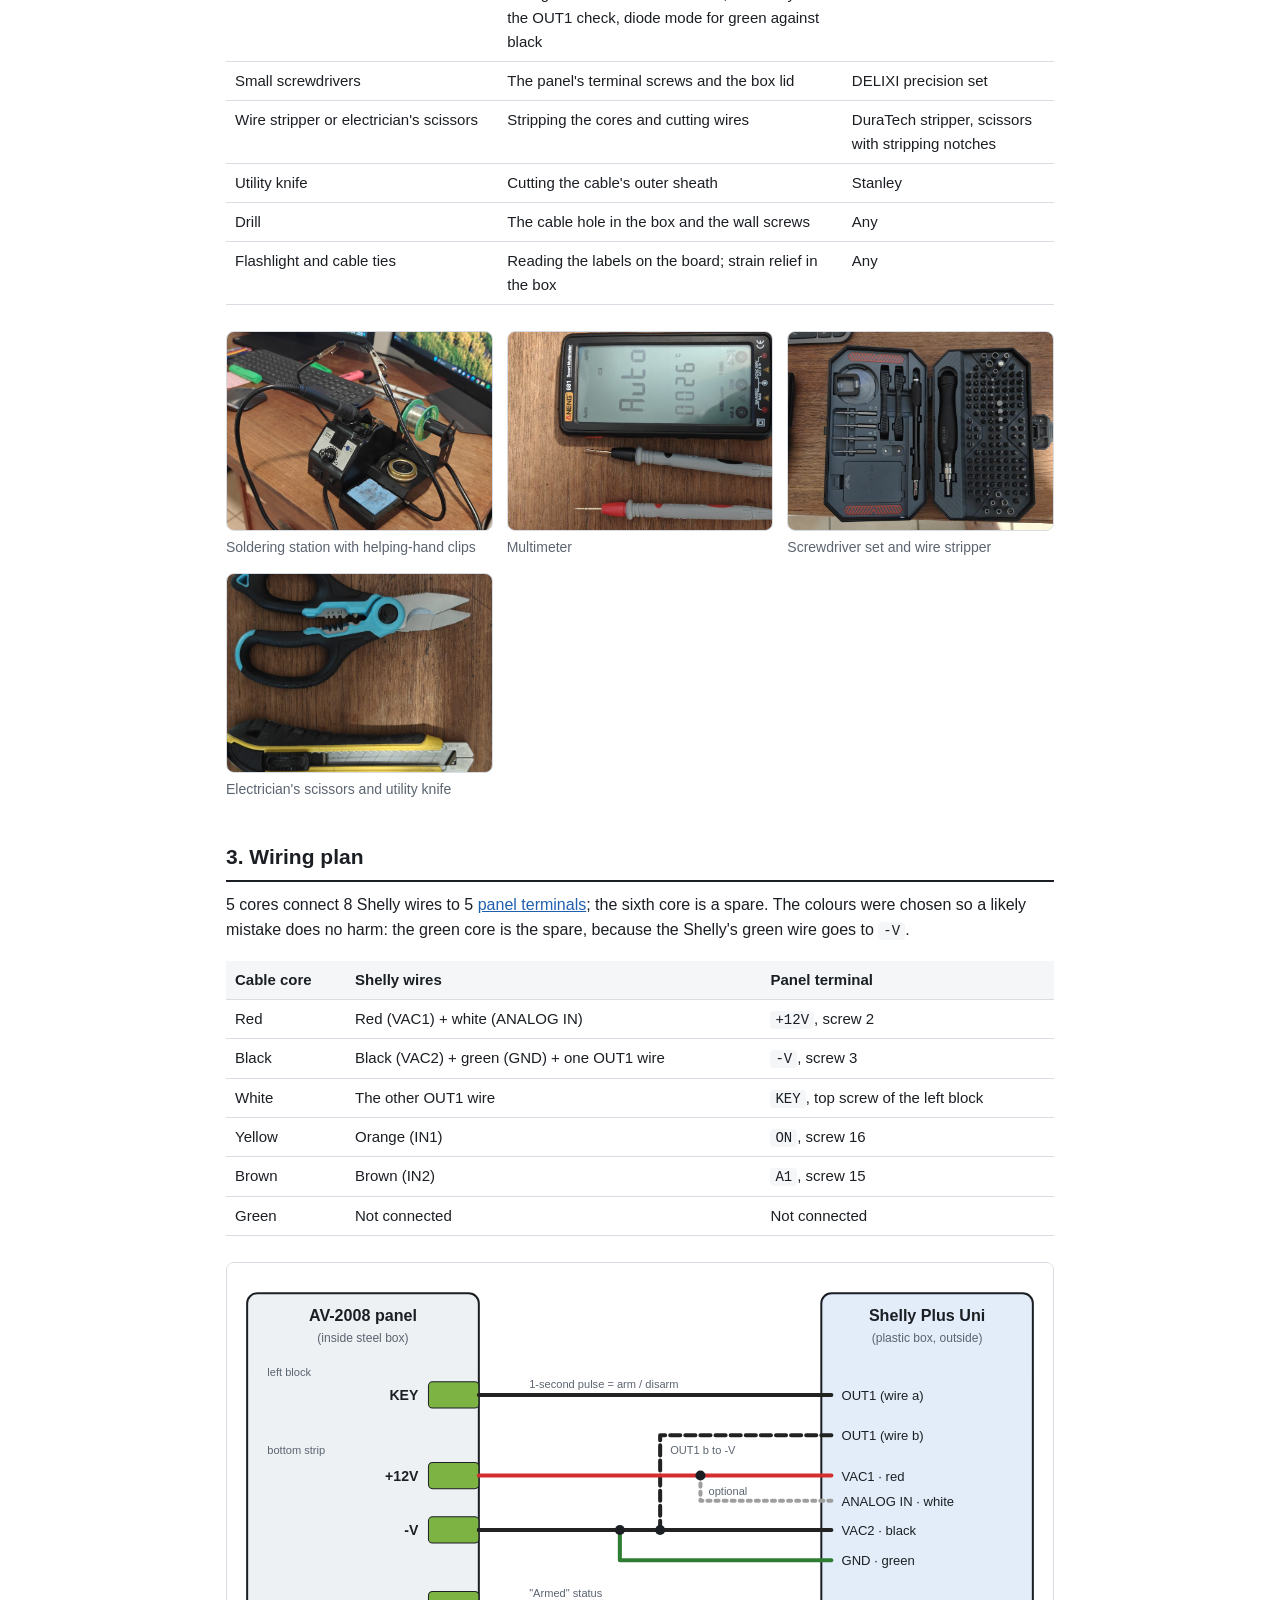
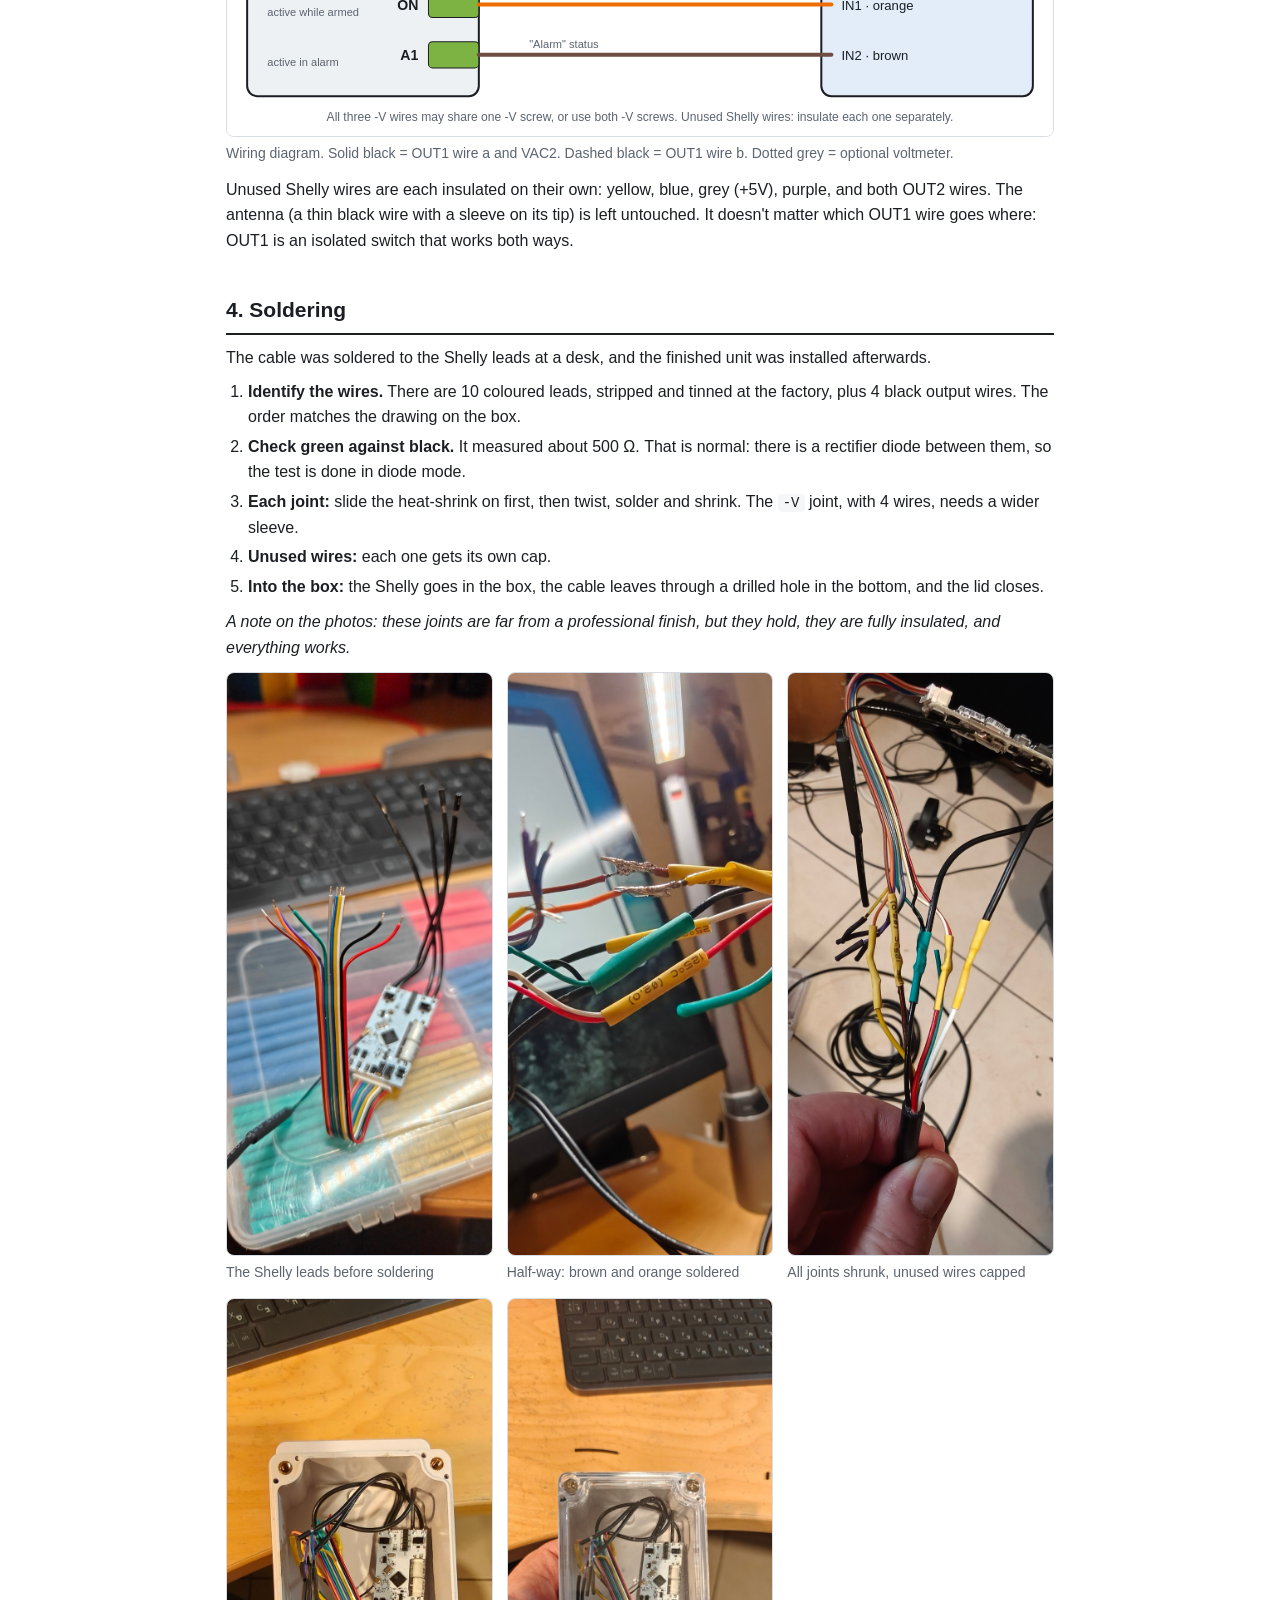
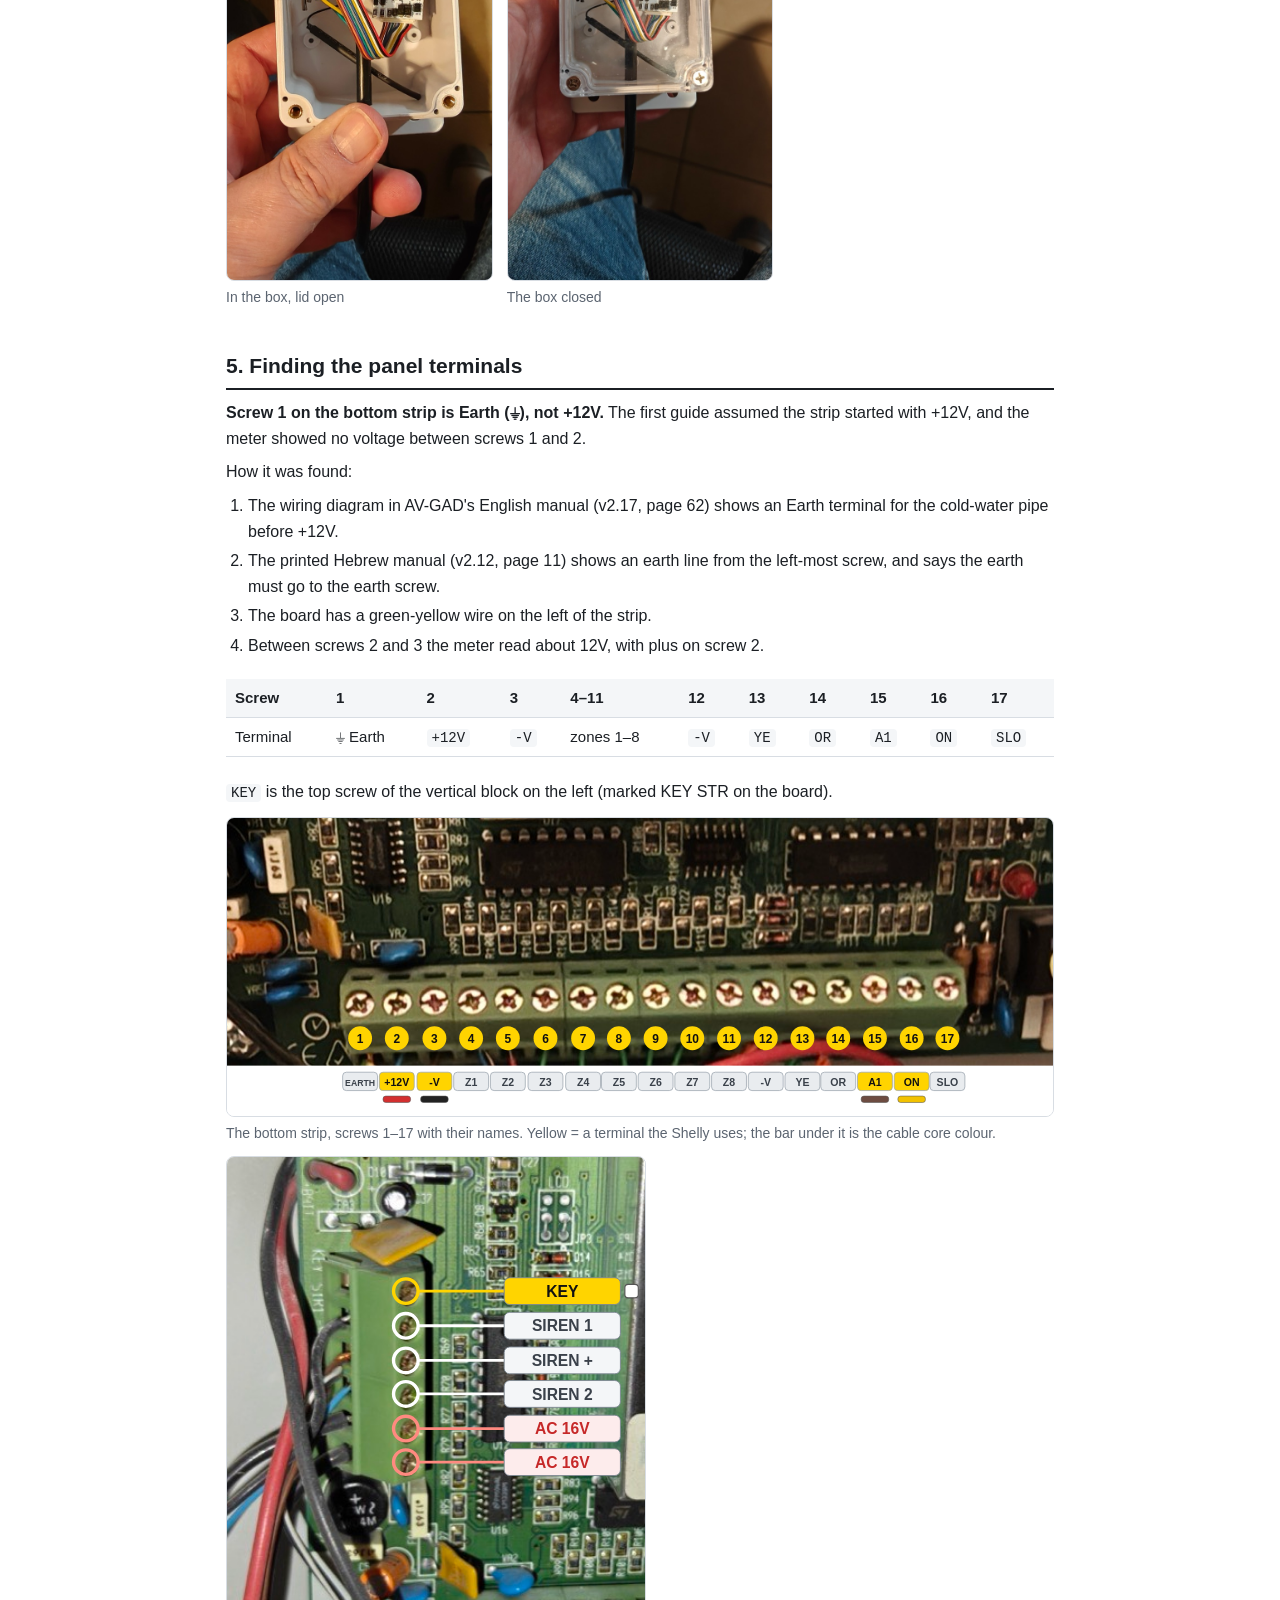
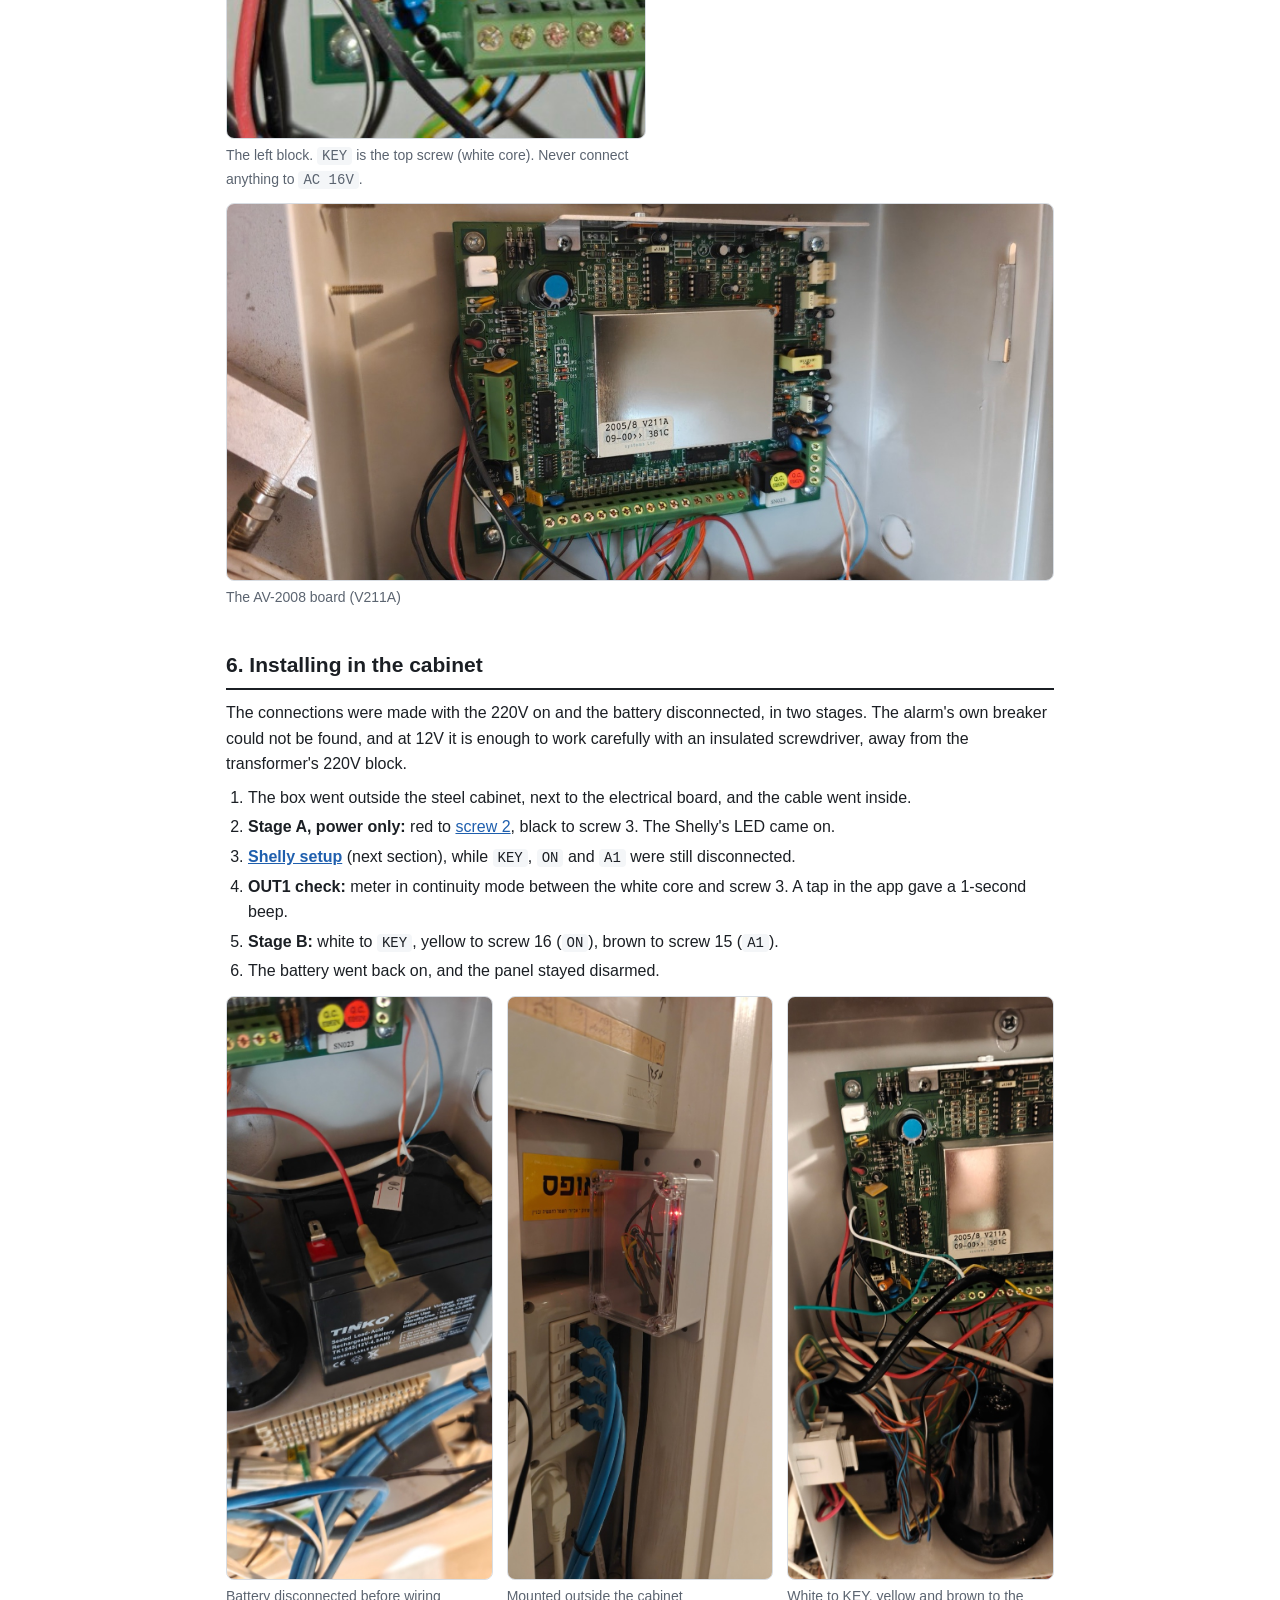
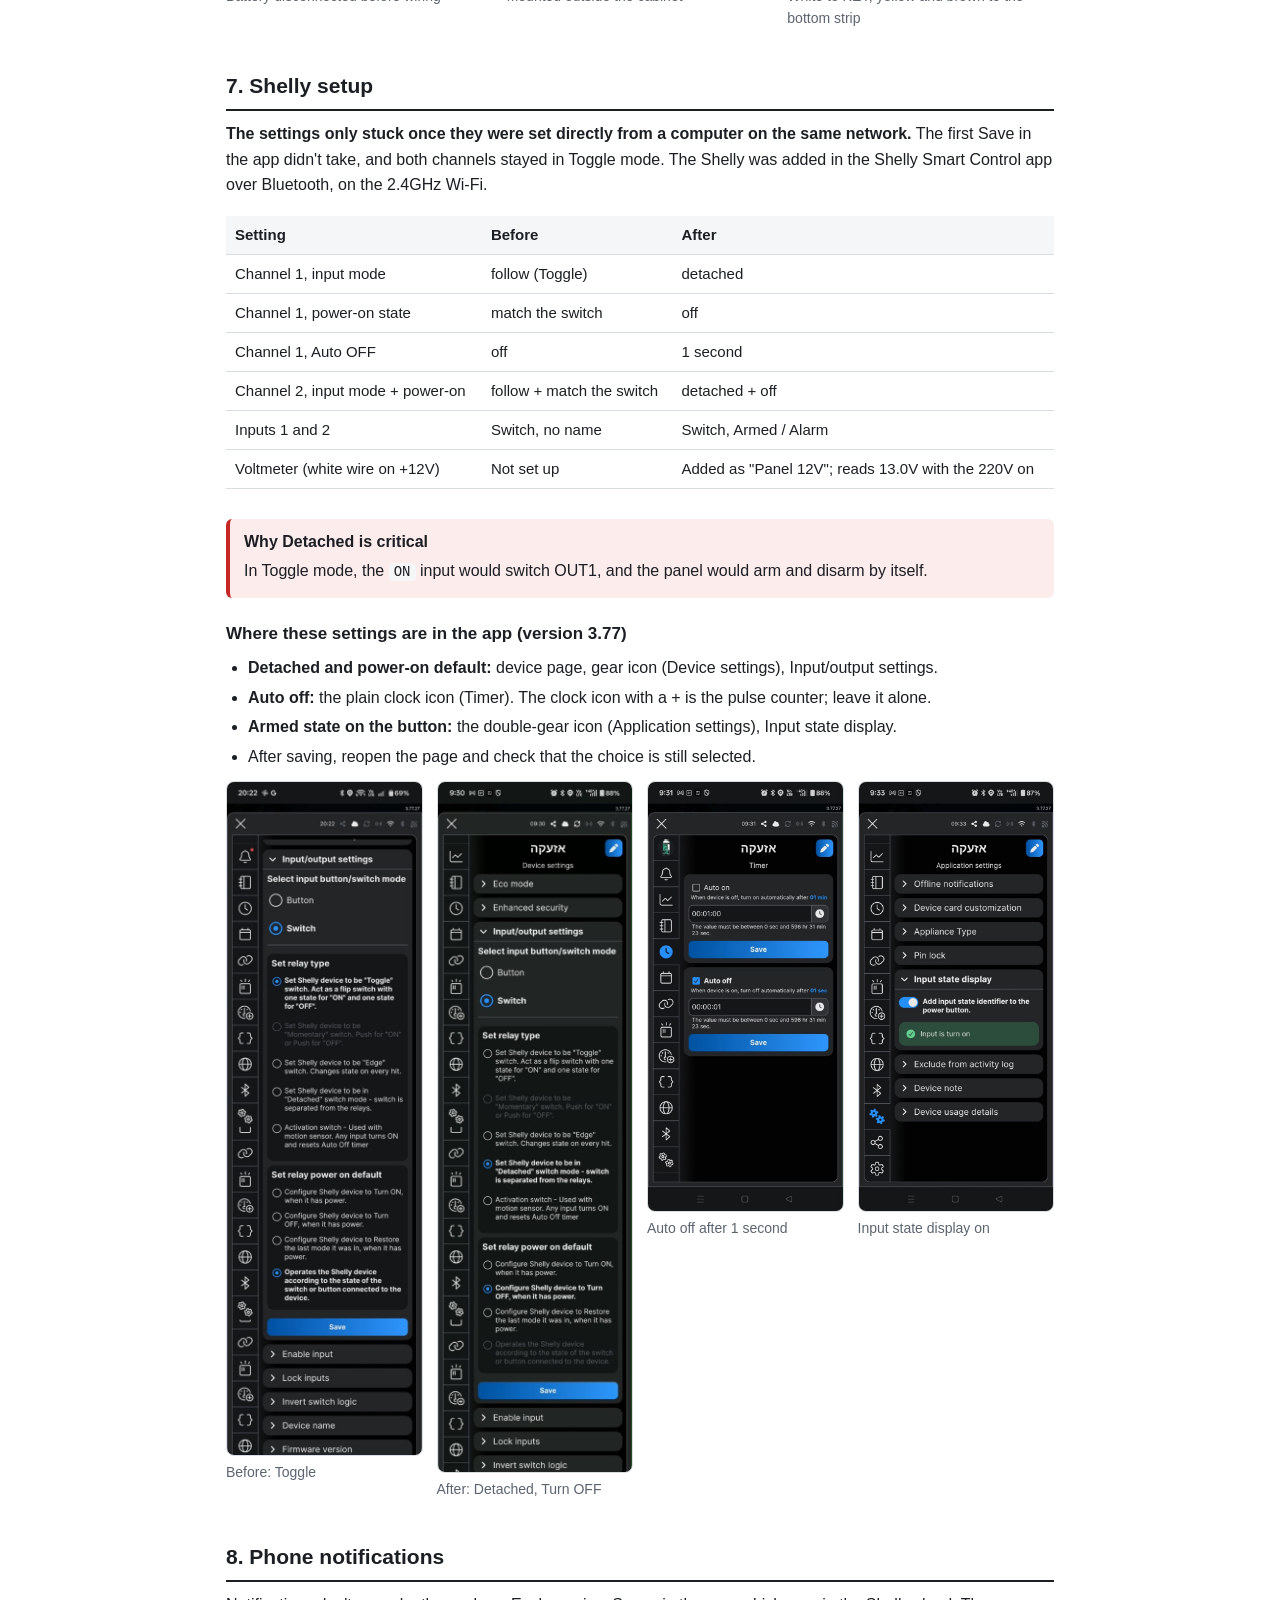
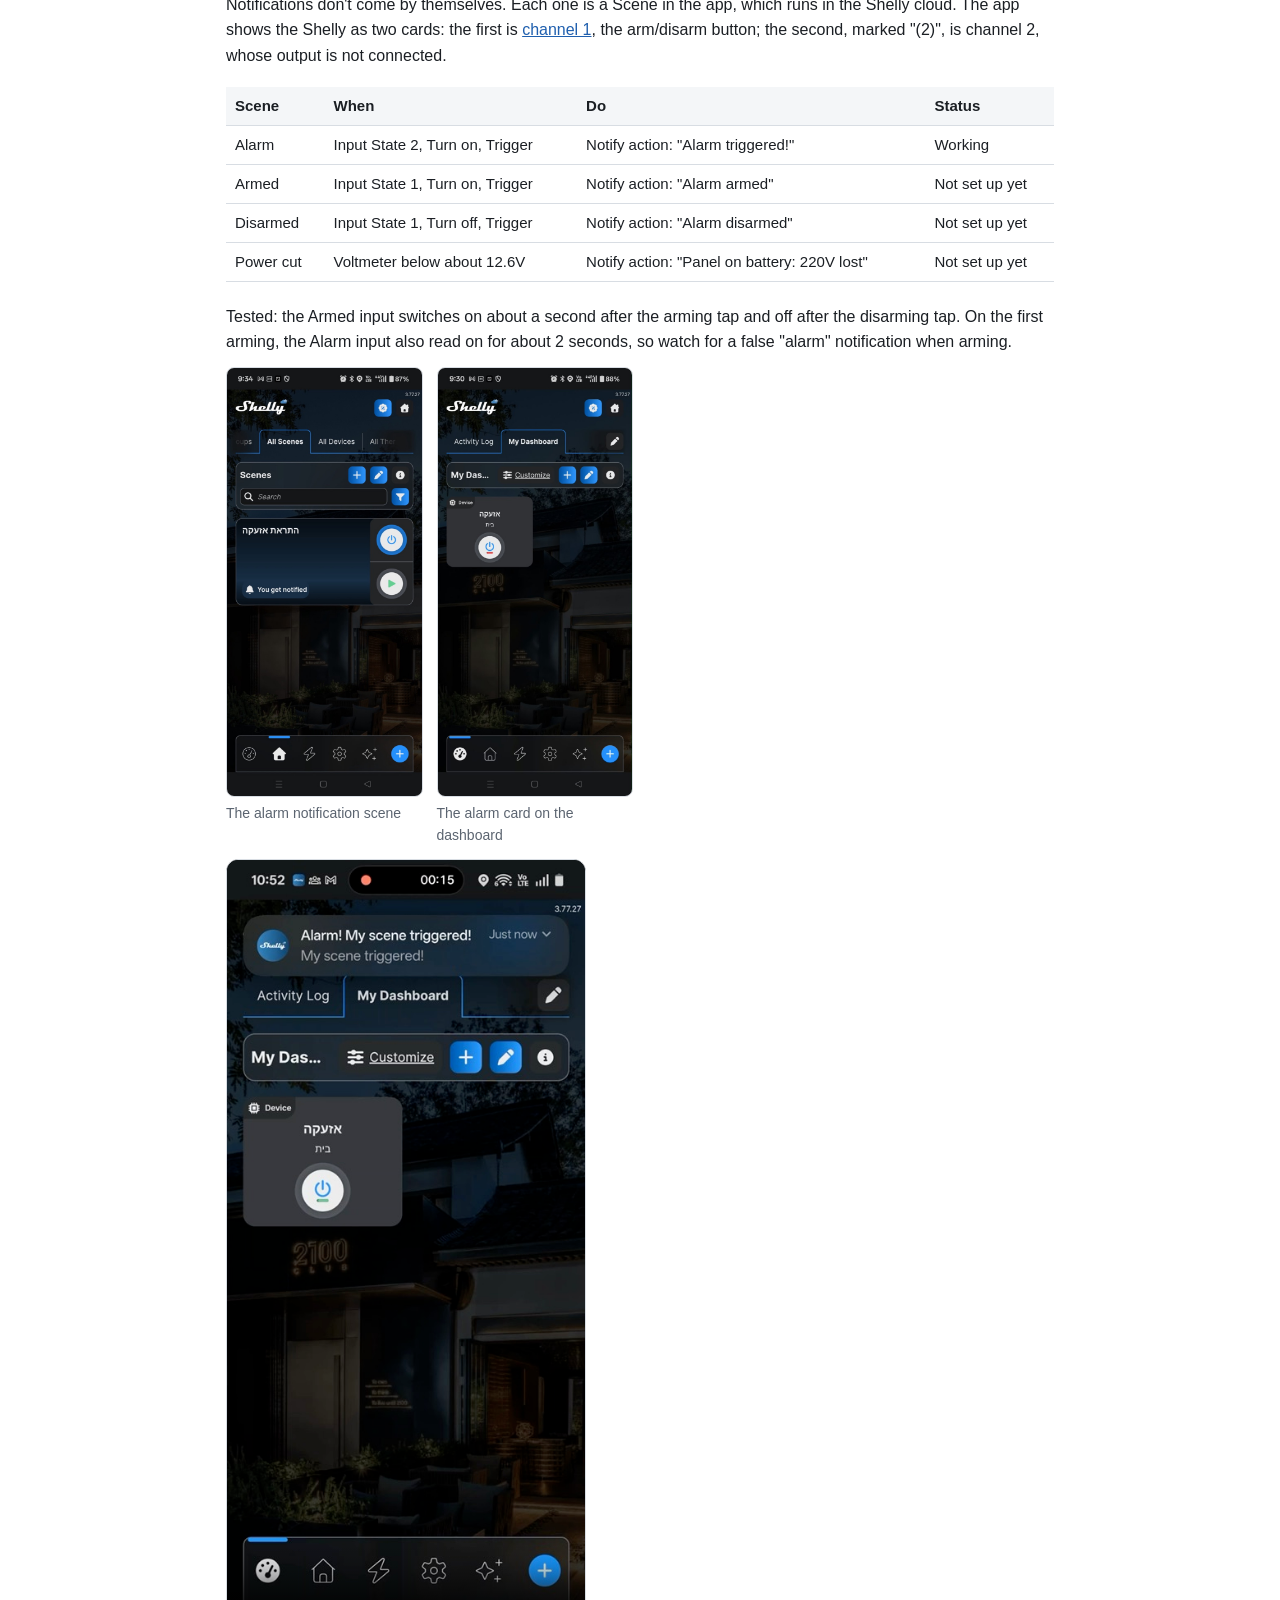
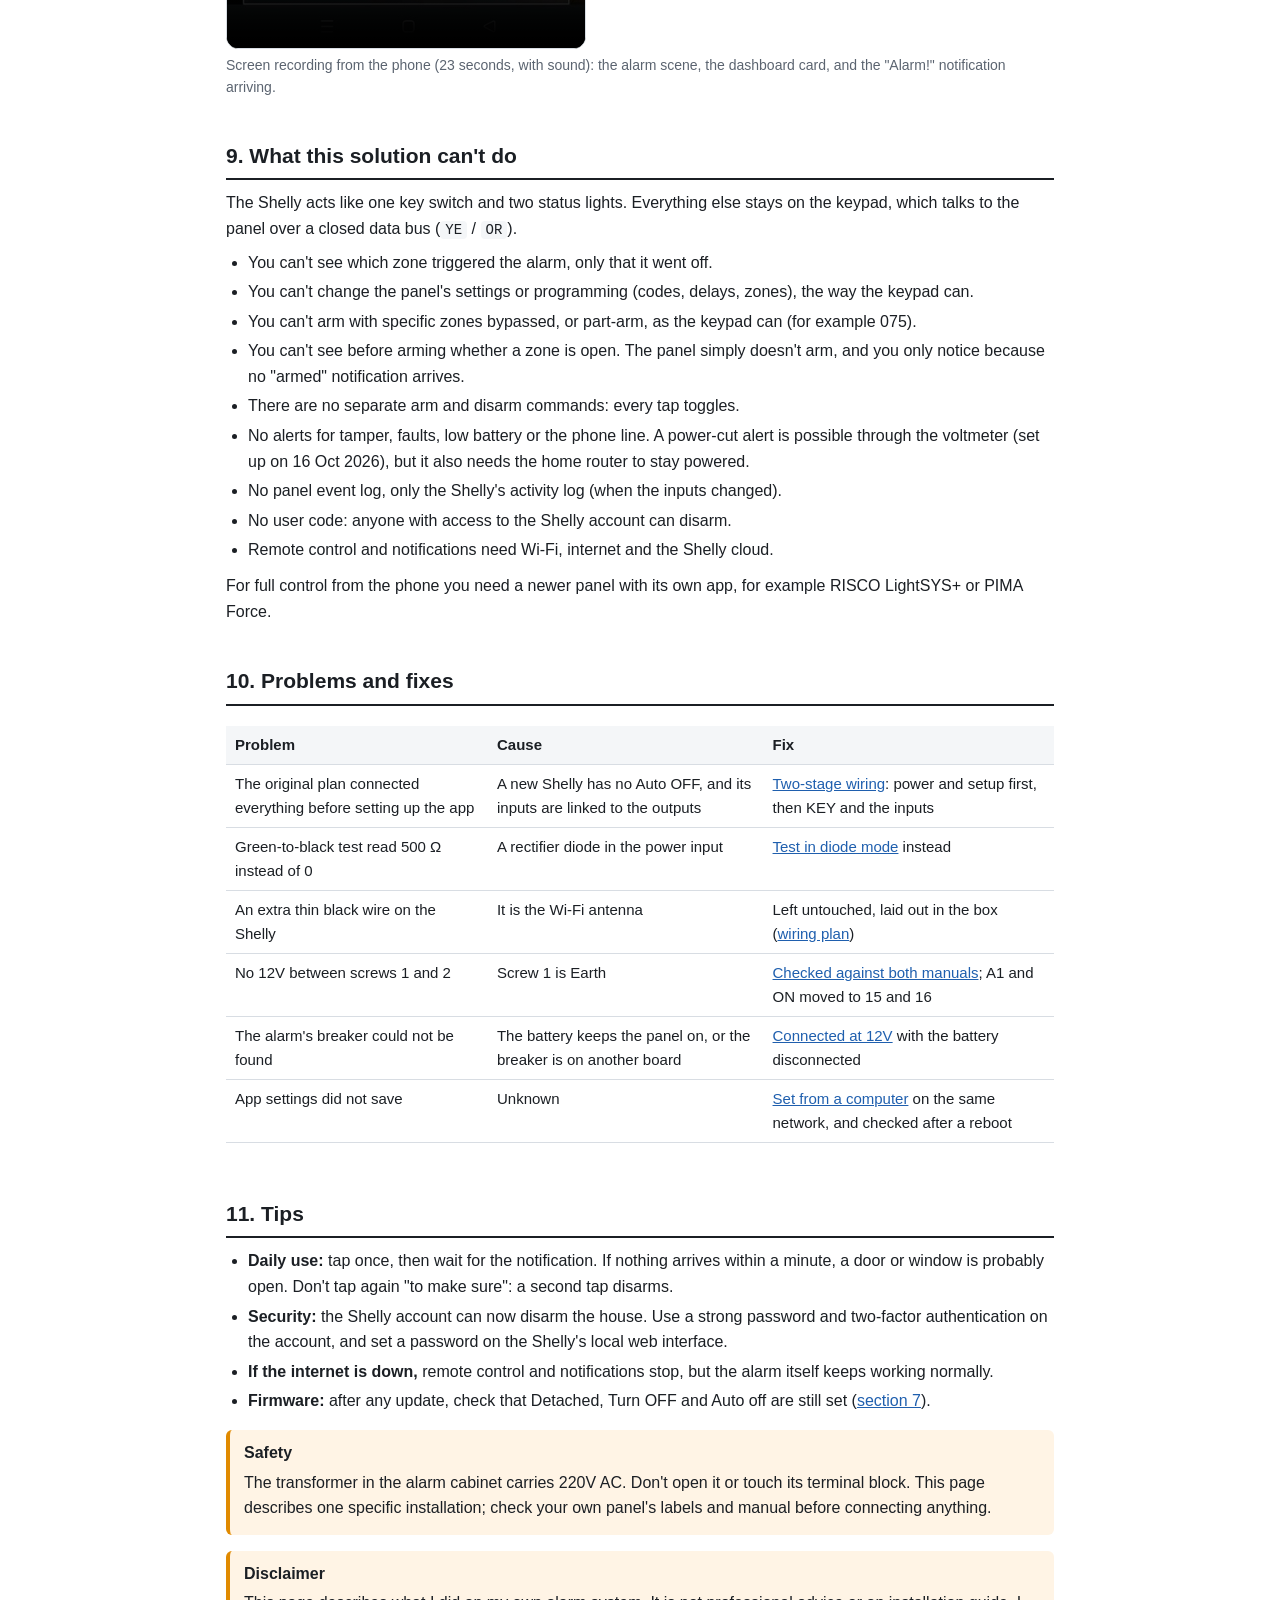
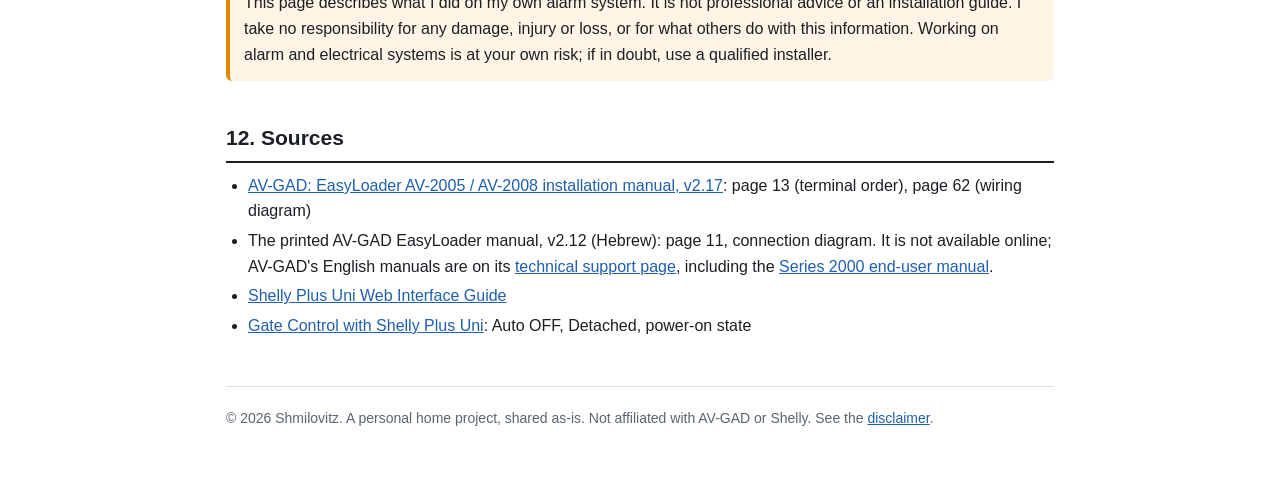
==== commit 3279d6b5: "Tools: list the tool type, with the brands used as optional Co-Authored-By: Claude Opus 5.5 <noreply" ====
--- a/en.html
+++ b/en.html
@@ -82,16 +82,17 @@
 </div>
 
 <h3 id="tools">Tools</h3>
-<div class="scroll"><table>
-  <tr><th>Tool</th><th>Used for</th></tr>
-  <tr><td>Soldering iron and solder. I used a YIHUA 926 LED IV station with two helping-hand clips, but a regular soldering iron is enough</td><td>Soldering the cable to the Shelly leads</td></tr>
-  <tr><td>A heat source for the heat-shrink (heat gun, lighter or the side of the iron)</td><td>Shrinking the sleeves over the joints</td></tr>
-  <tr><td>Multimeter (ANENG 681)</td><td>Voltage between screws 2 and 3, continuity for the OUT1 check, diode mode for green against black</td></tr>
-  <tr><td>Precision screwdriver set (DELIXI)</td><td>The panel's terminal screws and the box lid</td></tr>
-  <tr><td>Wire stripper (DuraTech) and electrician's scissors with stripping notches</td><td>Stripping the cores and cutting wires</td></tr>
-  <tr><td>Utility knife (Stanley)</td><td>Cutting the cable's outer sheath</td></tr>
-  <tr><td>Drill</td><td>The cable hole in the box and the wall screws</td></tr>
-  <tr><td>Flashlight and cable ties</td><td>Reading the labels on the board; strain relief in the box</td></tr>
+<p>Any tool of the same type will do; the brands are just what I happened to use.</p>
+<div class="scroll"><table>
+  <tr><th>Tool</th><th>Used for</th><th>What I used (not required)</th></tr>
+  <tr><td>Soldering iron and solder</td><td>Soldering the cable to the Shelly leads</td><td>YIHUA 926 LED IV station with two helping-hand clips</td></tr>
+  <tr><td>Heat source for the heat-shrink (heat gun, lighter or the side of the iron)</td><td>Shrinking the sleeves over the joints</td><td>Any</td></tr>
+  <tr><td>Multimeter</td><td>Voltage between screws 2 and 3, continuity for the OUT1 check, diode mode for green against black</td><td>ANENG 681</td></tr>
+  <tr><td>Small screwdrivers</td><td>The panel's terminal screws and the box lid</td><td>DELIXI precision set</td></tr>
+  <tr><td>Wire stripper or electrician's scissors</td><td>Stripping the cores and cutting wires</td><td>DuraTech stripper, scissors with stripping notches</td></tr>
+  <tr><td>Utility knife</td><td>Cutting the cable's outer sheath</td><td>Stanley</td></tr>
+  <tr><td>Drill</td><td>The cable hole in the box and the wall screws</td><td>Any</td></tr>
+  <tr><td>Flashlight and cable ties</td><td>Reading the labels on the board; strain relief in the box</td><td>Any</td></tr>
 </table></div>
 <div class="gallery tools">
   <figure><img src="images/19-tool-soldering-station.jpg?v=3" alt="Soldering station with helping-hand clips and a reel of solder" loading="lazy"><figcaption>Soldering station with helping-hand clips</figcaption></figure>
